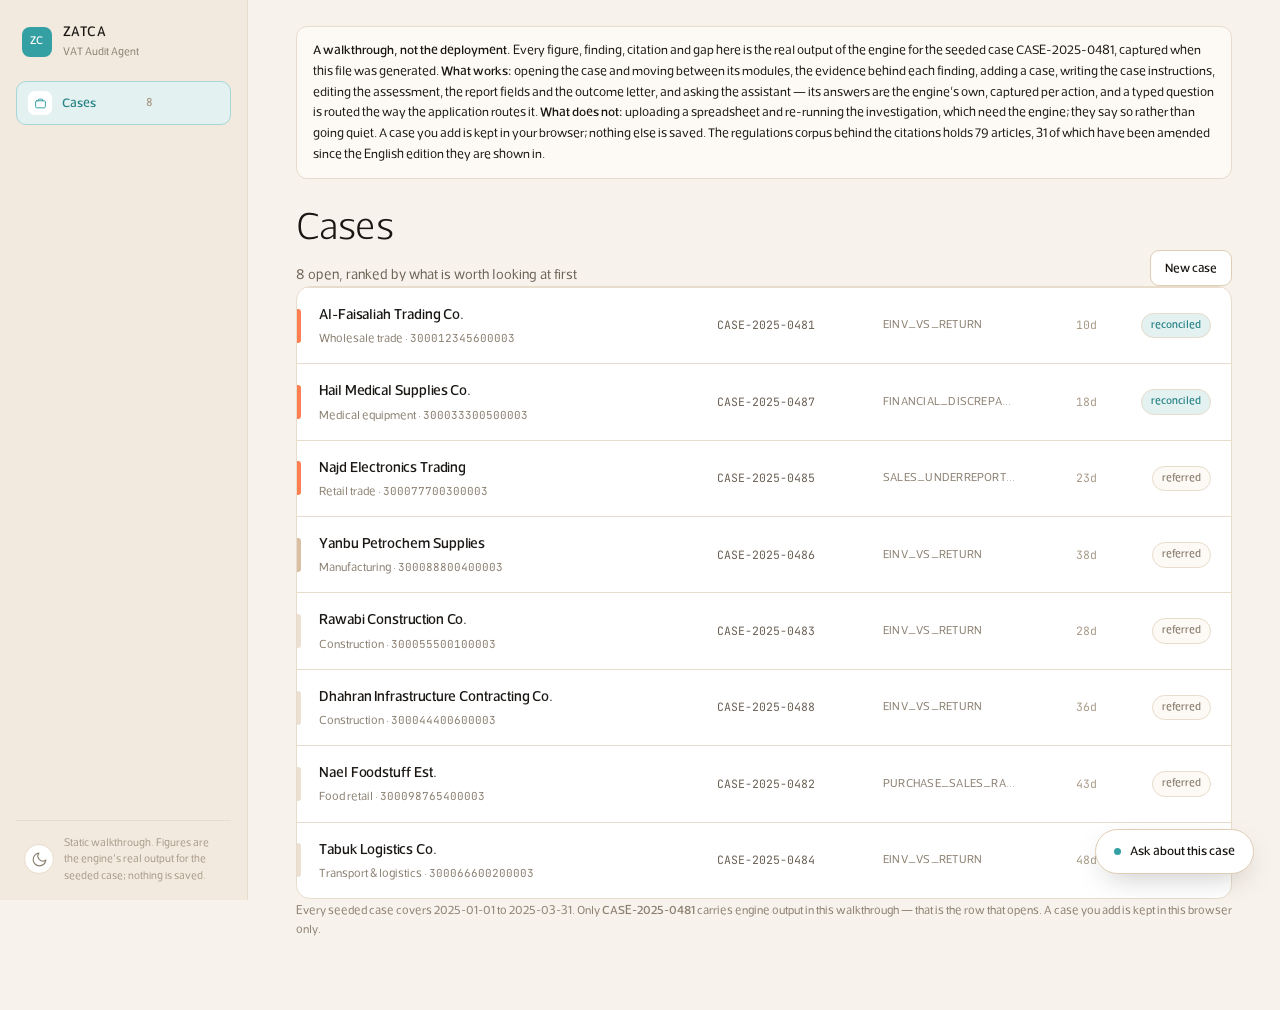
==== demo.html @ 26f64d8c "Add case opens the form in the walkthrough, and creates a case We agreed this one behaves like `port" ====
<!doctype html>
<html lang="en"><head><meta charset="utf-8">
<meta name="viewport" content="width=device-width,initial-scale=1">
<title>E-AUDIT — walkthrough</title>
<style>/* ZATCA VAT Audit Agent — design system (shared with the Rulebook page)
   Somar on a warm sand ground. Two accent families, and they do not swap:
     TEAL   carries MEANING     — what the engine found, what you confirmed, evidence links.
     ORANGE carries INTERACTION — what you can press, what is selected.
   #FF7F51 is only ever a fill or a wash; as small text it fails contrast at ~2.6:1, so
   `--accent-text` (#C24A22) is the one that may sit on a light ground. */
@font-face{font-family:'Somar';src:url('[data-uri]') format('woff2');
  font-weight:300;font-style:normal;font-display:swap}
@font-face{font-family:'Somar';src:url('[data-uri]') format('woff2');
  font-weight:400;font-style:normal;font-display:swap}
@font-face{font-family:'Somar';src:url('[data-uri]') format('woff2');
  font-weight:500;font-style:normal;font-display:swap}
/* Self-hosted too. Linked from Google it failed on any machine without outbound access to
   fonts.googleapis.com, and a figure column silently lost its tabular numerals. */
@font-face{font-family:'JetBrains Mono';src:url('[data-uri]') format('woff2');
  font-weight:400;font-style:normal;font-display:swap}
@font-face{font-family:'JetBrains Mono';src:url('[data-uri]') format('woff2');
  font-weight:500;font-style:normal;font-display:swap}

:root{
  /* ground and surfaces */
  --bg:#F8F2EC; --side:#F2EADF; --surface:#FFFFFF; --surface-2:#FDFAF6; --panel:#FFFCF8;
  --line:#E8DCCC; --line-strong:#DFCDB4; --divider:#F1E7DA; --sand:#DAC0A2;
  /* text */
  --ink:#1A1613; --muted:#6B6155; --soft:#8A7F70; --faint:#A89A88; --fainter:#C3B5A2;
  /* meaning */
  --brand:#34A0A3; --brand-deep:#278285; --brand-tint:#E3F1F1;
  /* interaction */
  --accent:#FF7F51; --accent-deep:#E86A38; --accent-text:#C24A22;
  --accent-wash:rgba(255,127,81,.14); --accent-wash-2:rgba(255,127,81,.18);
  --gold:#FF7F51;
  /* severity */
  --high:#B8402A; --high-bg:#FBE7E0; --med:#E0642F; --med-bg:#FFEDE3;
  --low:#278285; --low-bg:#E3F1F1;
  --ai:#C24A22;
  /* Cards are defined by their border. Shadow is used twice only: the assistant button, and
     the slide-over panels. */
  --shadow:none;
  --shadow-panel:-28px 0 60px -30px rgba(26,22,19,.4);
  --shadow-fab:0 8px 20px -14px rgba(255,127,81,.95);
  --r:13px;
  --sans:'Somar',ui-sans-serif,system-ui,"Segoe UI",Roboto,"Helvetica Neue",Arial,sans-serif;
  --mono:'JetBrains Mono',ui-monospace,"Cascadia Code","SF Mono",Menlo,Consolas,monospace;
}
/* The handoff is a light design. Dark stays supported rather than deleted — the same warm
   hues at low luminance, so the teal/orange split still reads. */
@media (prefers-color-scheme:dark){:root:not([data-theme="light"]){
  --bg:#17120E; --side:#1E1813; --surface:#221B15; --surface-2:#2A211A; --panel:#251E17;
  --line:#3A2F25; --line-strong:#4A3B2D; --divider:#332920; --sand:#6B5843;
  --ink:#F6EFE7; --muted:#CBBEB0; --soft:#A99C8D; --faint:#8B7E70; --fainter:#6E6357;
  --brand:#4FC0C3; --brand-deep:#7FD6D8; --brand-tint:rgba(79,192,195,.16);
  --accent:#FF8F66; --accent-deep:#FFA383; --accent-text:#FFA07A;
  --accent-wash:rgba(255,143,102,.16); --accent-wash-2:rgba(255,143,102,.22);
  --high:#F08A72; --high-bg:rgba(240,138,114,.16); --med:#FFA070; --med-bg:rgba(255,160,112,.16);
  --low:#4FC0C3; --low-bg:rgba(79,192,195,.16);
  --ai:#FFA07A;
  --shadow-panel:-28px 0 60px -30px rgba(0,0,0,.75);
}}
:root[data-theme="dark"]{
  --bg:#17120E; --side:#1E1813; --surface:#221B15; --surface-2:#2A211A; --panel:#251E17;
  --line:#3A2F25; --line-strong:#4A3B2D; --divider:#332920; --sand:#6B5843;
  --ink:#F6EFE7; --muted:#CBBEB0; --soft:#A99C8D; --faint:#8B7E70; --fainter:#6E6357;
  --brand:#4FC0C3; --brand-deep:#7FD6D8; --brand-tint:rgba(79,192,195,.16);
  --accent:#FF8F66; --accent-deep:#FFA383; --accent-text:#FFA07A;
  --accent-wash:rgba(255,143,102,.16); --accent-wash-2:rgba(255,143,102,.22);
  --high:#F08A72; --high-bg:rgba(240,138,114,.16); --med:#FFA070; --med-bg:rgba(255,160,112,.16);
  --low:#4FC0C3; --low-bg:rgba(79,192,195,.16);
  --ai:#FFA07A;
  --shadow-panel:-28px 0 60px -30px rgba(0,0,0,.75);
}
*{box-sizing:border-box}
html,body,#root{height:100%}
body{margin:0;position:relative;background:var(--bg);color:var(--ink);
  font-family:var(--sans);font-weight:400;font-size:13.5px;line-height:1.6;
  -webkit-font-smoothing:antialiased;-moz-osx-font-smoothing:grayscale}
/* Somar has three weights and no more. 600/650/700/750 all collapse to Medium — the old
   scale asked for weights this face does not carry, so the browser was synthesising them. */
b,strong,th{font-weight:500}
::selection{background:#D2EBEB}
/* No wash behind the app. A texture and two accent gradients over the whole viewport tinted
   every white card sitting on them, which is what made a page of clean panels read as muddy.
   The background is one flat colour; the cards are what carry the contrast. */
#root{position:relative}
.mono{font-family:var(--mono);font-variant-numeric:tabular-nums}
/* Somar carries no tabular numerals, so a column of amounts in it will not line up. */
.num{font-family:var(--mono);font-variant-numeric:tabular-nums}
code{font-family:var(--mono);font-size:12px;background:var(--surface-2);border:1px solid var(--line);border-radius:5px;padding:1px 5px}
h1{font-weight:300;font-size:30px;letter-spacing:-.015em;margin:0}
h2{font-weight:500;font-size:15px;margin:0}
h3{font-weight:500;font-size:14px;margin:0}
/* Display headings: Light, large, tight. Section headings 22px, panel titles 19px. */
.display{font-weight:300;letter-spacing:-.01em}
h2.display{font-size:22px}
h3.display{font-size:19px}
.eyebrow{font-size:10px;font-weight:500;letter-spacing:.09em;text-transform:uppercase;
  color:var(--faint);margin:0 0 5px}
.muted{color:var(--muted)}

/* ============================================================ the shell
   248px rail + one reading column. The rail is the only place that is not white: it is a
   surface you navigate from, not one you read in. */
.app{display:grid;grid-template-columns:248px 1fr;min-height:100%;align-items:start}
.side{background:var(--side);border-right:1px solid var(--line);display:flex;
  flex-direction:column;position:sticky;top:0;height:100vh;overflow:auto;padding:22px 16px 16px}
.side .brand{display:flex;align-items:center;gap:11px;padding:0 6px 20px}
.side .brand b{font-size:13.5px;font-weight:500;letter-spacing:.01em}
.side .brand small{display:block;color:var(--soft);font-size:11px}
.mark{width:30px;height:30px;border-radius:8px;background:var(--brand);display:grid;
  place-items:center;color:#fff;font-weight:500;font-size:11px;letter-spacing:.04em}

/* Cases — a bordered card, so it still reads as pressable from inside a case. */
.navlink{display:flex;align-items:center;gap:10px;width:100%;text-align:left;font:inherit;
  font-size:13px;font-weight:500;padding:9px 11px;border:1px solid var(--line);
  border-radius:10px;cursor:pointer;background:var(--surface-2);color:var(--ink);
  text-decoration:none;transition:background .12s,border-color .12s}
.navlink:hover{background:var(--divider);border-color:var(--line-strong)}
.navlink:active{opacity:.7}
.navlink .ic{flex:none;width:24px;height:24px;border-radius:7px;background:var(--divider);
  color:var(--soft);display:grid;place-items:center}
.navlink>span:not(.ic){flex:1;min-width:0}
.navlink .count{flex:none;font-family:var(--mono);font-size:11px;color:var(--faint)}
.navlink.active{background:var(--brand-tint);border-color:#A6D6D7;color:var(--brand-deep)}
.navlink.active .ic{background:var(--surface);color:var(--brand)}
.navlink.disabled{color:var(--fainter);cursor:default;background:none;border-color:transparent}
.navgroup{font-size:9.5px;letter-spacing:.08em;text-transform:uppercase;color:var(--fainter);
  padding:16px 10px 6px;font-weight:500}

/* The case you have open, and its places. */
.navgroup-open{margin-top:14px;border:1px solid var(--line-strong);border-radius:11px;
  background:var(--panel);overflow:hidden}
.navgroup-head{display:block;width:100%;text-align:left;font:inherit;cursor:pointer;
  background:none;border:none;padding:11px 13px 10px;border-bottom:1px solid var(--divider);
  color:var(--ink)}
.navgroup-head:active{opacity:.7}
.navgroup-name b{display:block;font-size:12.5px;font-weight:500;line-height:1.3;
  overflow:hidden;text-overflow:ellipsis;white-space:nowrap}
.navgroup-name small{display:block;font-family:var(--mono);font-size:10px;color:var(--faint);
  margin-top:3px}
.navgroup-items{display:flex;flex-direction:column;padding:6px}
.navsub{display:block;text-align:left;font:inherit;font-size:12.5px;padding:7px 9px;
  border:none;border-radius:7px;cursor:pointer;background:none;color:var(--muted);
  text-decoration:none}
.navsub:hover{background:var(--divider);color:var(--ink)}
.navsub:active{opacity:.7}
.navsub.active{background:var(--accent-wash);color:var(--accent-text);font-weight:500}
/* The phase before this PoC: named so the work has a place in the whole audit, inert so it
   cannot be mistaken for a module that exists. */
.navsub.out{color:var(--fainter);cursor:default;line-height:1.35}
.navsub.out:hover{background:none;color:var(--fainter)}
.navsub-scope{display:block;font-size:9.5px;letter-spacing:.06em;text-transform:uppercase;
  color:var(--fainter);margin-top:3px}

/* The two case-wide surfaces. The assistant is the only filled thing in the rail. */
.sidecards{margin-top:9px;display:flex;flex-direction:column;gap:7px}
.sidecard{display:flex;align-items:center;gap:10px;width:100%;text-align:left;font:inherit;
  padding:9px 10px;border:1px solid var(--line);border-radius:11px;background:var(--surface-2);
  cursor:pointer}
.sidecard:active{opacity:.7}
.sidecard .ic{flex:none;width:26px;height:26px;border-radius:8px;background:var(--divider);
  color:var(--soft);display:grid;place-items:center}
.sidecard.on .ic{background:var(--accent-wash-2);color:var(--med)}
.sidecard-txt{flex:1;min-width:0}
.sidecard-txt b{display:block;font-size:11.5px;font-weight:500;color:var(--ink)}
.sidecard-txt span{display:block;font-size:10.5px;color:var(--faint);margin-top:2px;
  overflow:hidden;text-overflow:ellipsis;white-space:nowrap}
.sidecard.set .sidecard-txt span{font-style:italic;color:var(--muted)}
.sidecard.ask{border:none;background:var(--accent);color:#fff;padding:10px;
  box-shadow:var(--shadow-fab)}
.sidecard.ask:active{opacity:.82}
.sidecard.ask .ic{background:rgba(255,255,255,.17);color:#fff}
.sidecard.ask .sidecard-txt b{color:#fff}
.sidecard.ask .sidecard-txt span{color:rgba(255,255,255,.7);font-style:normal}

.side-foot{margin-top:auto;padding:14px 8px 0;border-top:1px solid var(--line);
  color:var(--faint);font-size:11px;line-height:1.5;display:flex;align-items:center;gap:10px}
.side-foot span{flex:1;min-width:0}
.iconbtn{display:grid;place-items:center;width:30px;height:30px;flex:none;border-radius:50%;
  border:1px solid var(--line);background:var(--surface);color:var(--soft);cursor:pointer;
  transition:color .15s,border-color .15s}
.iconbtn:hover{color:var(--brand);border-color:var(--brand)}

/* ============================================================ the case header
   Sticky, blurred, with the module tabs under the taxpayer's name. The tabs and the rail
   entries are the same navigation shown twice, and they stay in step. */
.casehead{position:sticky;top:0;z-index:5;background:color-mix(in srgb,var(--bg) 92%,transparent);
  backdrop-filter:blur(8px);border-bottom:1px solid var(--line)}
.casehead-in{max-width:1440px;padding:20px 48px 0}
.casehead .back{border:none;background:none;font:inherit;font-size:12px;color:var(--soft);
  cursor:pointer;padding:0 0 6px;text-decoration:none;display:inline-block}
.casehead .back:hover{color:var(--ink)}
.casehead h1{font-weight:300;font-size:30px;letter-spacing:-.015em;margin:0}
.casehead .meta{margin:5px 0 0;font-size:12.5px;color:var(--soft)}
.casetabs{display:flex;gap:26px;margin-top:18px}
.casetab{border:none;background:none;font:inherit;font-size:13.5px;font-weight:400;
  color:var(--soft);cursor:pointer;padding:0 0 11px;border-bottom:2px solid transparent;
  text-decoration:none}
.casetab:hover{color:var(--ink)}
.casetab:active{opacity:.7}
.casetab.active{color:var(--ink);font-weight:500;border-bottom-color:var(--accent)}

/* ============================================================ the slide-overs
   One at a time: opening either closes the other, because two 392px panels over one column
   is a stack of chrome with the work behind it. */
.slideover{position:fixed;top:0;right:0;bottom:0;width:392px;max-width:100vw;z-index:21;
  background:var(--panel);border-left:1px solid var(--line-strong);box-shadow:var(--shadow-panel);
  display:flex;flex-direction:column}
.slideover-head{flex:none;display:flex;align-items:baseline;gap:10px;padding:16px 18px;
  border-bottom:1px solid var(--divider)}
.slideover-head b{font-size:13.5px;font-weight:500}
.slideover-head .sub{font-size:11px;color:var(--faint)}
.slideover-head .mono{font-size:10.5px;color:var(--faint)}
.slideover-x{margin-left:auto;border:none;background:none;font:inherit;font-size:18px;
  line-height:1;color:var(--faint);cursor:pointer;padding:0 2px}
.slideover-body{flex:1;min-height:0;overflow:auto;padding:16px 18px;display:flex;
  flex-direction:column;gap:12px}
.slideover-foot{flex:none;border-top:1px solid var(--divider);padding:13px 16px;display:flex;
  flex-direction:column;gap:10px}
.slideover-foot p{margin:0;font-size:11px;line-height:1.5;color:var(--faint)}

.main{min-width:0}
.page{max-width:1440px;padding:28px 48px 110px;display:flex;flex-direction:column;gap:22px}
/* The list is its own screen and breathes more than a case does. */
.page.list{padding:52px 48px 96px;gap:26px}
@media(max-width:760px){.page{padding:22px 20px 90px}.page.list{padding:32px 20px 80px}}
/* Prose does not want to be 1400px wide, so the reading blocks keep a measure of their own
   while the grids (cards, tables, field rows) take the whole column. */
.page>.detail-note,.page>p,.assess-doc,.rstep-body>.letterpre{max-width:78ch}
/* The page is a stack with air in it: panels no longer carry their own bottom
   margin, so one gap rule spaces every screen the same way. */
.page>.panel,.page>.callout,.page>.roundcard{margin-bottom:0}
.page-head{display:flex;align-items:flex-end;justify-content:space-between;
  gap:20px;margin-bottom:0}

/* tiles */
.tiles{display:grid;grid-template-columns:repeat(auto-fit,minmax(220px,1fr));gap:14px;margin-bottom:24px}
.tile{background:var(--surface);border:1px solid var(--line);border-radius:14px;padding:18px;box-shadow:var(--shadow)}
.tile .tn{font-size:28px;font-weight:750;letter-spacing:-.01em;color:var(--brand);font-variant-numeric:tabular-nums}
.tile .tl{font-size:13px;color:var(--ink);margin-top:4px;line-height:1.35}
.tile .tnote{font-size:11px;color:var(--faint);margin-top:6px;text-transform:uppercase;letter-spacing:.5px}

/* panel + table */
.panel{background:var(--surface);border:1px solid var(--line);border-radius:13px;overflow:hidden}
.panel-head{display:flex;align-items:center;justify-content:space-between;gap:14px;
  padding:16px 20px;border-bottom:1px solid var(--line)}
.tablescroll{overflow-x:auto}
table{width:100%;border-collapse:collapse;font-size:13.5px}
th,td{text-align:left;padding:11px 18px;border-bottom:1px solid var(--line);vertical-align:top}
th{background:var(--surface-2);font-weight:650;color:var(--muted);font-size:11.5px;text-transform:uppercase;letter-spacing:.5px;white-space:nowrap}
tbody tr:last-child td{border-bottom:none}
.rowlink{cursor:pointer}
.rowlink:hover td{background:var(--surface-2)}
td .sub{font-size:11.5px;color:var(--faint);margin-top:2px}
.notice{padding:18px;color:var(--muted)}
.notice.err{color:var(--high)}

/* pills / badges */
/* a bare .pill is a neutral chip; the modifiers below tint it by severity */
.pill{display:inline-block;font-size:11px;padding:3px 9px;border-radius:999px;
  font-weight:500;background:var(--surface-2);color:var(--faint);border:1px solid var(--line)}
.pill.status{background:var(--surface-2);color:var(--soft)}
.pill.pri-high{background:var(--high-bg);color:var(--high)}
.pill.pri-medium{background:var(--med-bg);color:var(--med)}
.pill.pri-low{background:var(--low-bg);color:var(--low)}
.pill.sev-high{background:var(--high-bg);color:var(--high)}
.pill.sev-medium{background:var(--med-bg);color:var(--med)}
.pill.sev-low{background:var(--low-bg);color:var(--low)}
.badge{font-size:11px;padding:4px 9px;border-radius:7px;font-weight:600}
.badge.gap-yes,.badge.gap-partial{background:var(--brand-tint);color:var(--brand-deep)}
:root[data-theme="dark"] .badge.gap-yes,:root[data-theme="dark"] .badge.gap-partial{color:var(--brand)}
@media(prefers-color-scheme:dark){:root:not([data-theme="light"]) .badge.gap-yes,:root:not([data-theme="light"]) .badge.gap-partial{color:var(--brand)}}
.badge.gap-partial{background:transparent;outline:1px dashed color-mix(in srgb,var(--brand) 45%,transparent);outline-offset:-1px}
.badge.gap-no{background:var(--surface-2);color:var(--faint)}

/* controls + cards (Rulebook page) */
.controls{display:flex;flex-wrap:wrap;gap:10px;align-items:center;margin:8px 0 20px}
.search{flex:1;min-width:220px}
.search input,.chip{font:inherit}
.search input{width:100%;height:38px;border:1px solid var(--line);background:var(--surface);color:var(--ink);border-radius:10px;padding:0 14px;font-size:14px}
.search input:focus{outline:2px solid var(--brand);outline-offset:1px}
.chip{border:1px solid var(--line);background:var(--surface);color:var(--muted);border-radius:999px;padding:7px 12px;font-size:12.5px;cursor:pointer}
.chip:hover{color:var(--ink);border-color:var(--brand)}
.chip.on{background:var(--brand);border-color:var(--brand);color:#fff}
.chip.on.sev-high{background:var(--high);border-color:var(--high)}
.chip.on.sev-medium{background:var(--med);border-color:var(--med)}
.chip.on.sev-low{background:var(--low);border-color:var(--low)}
.rescount{margin-left:auto;color:var(--muted);font-size:13px;font-variant-numeric:tabular-nums}
.cards{display:grid;grid-template-columns:repeat(auto-fill,minmax(300px,1fr));gap:13px}
.card{background:var(--surface);border:1px solid var(--line);border-left:4px solid var(--line);border-radius:14px;padding:15px 16px;box-shadow:var(--shadow);display:flex;flex-direction:column;gap:9px}
.card.sev-high{border-left-color:var(--high)}.card.sev-medium{border-left-color:var(--med)}.card.sev-low{border-left-color:var(--low)}
.card-top{display:flex;justify-content:space-between;align-items:center}
.card .code{font-family:var(--mono);font-size:12.5px;font-weight:600;color:var(--brand)}
.card .fam{font-size:10.5px;text-transform:uppercase;letter-spacing:.6px;color:var(--muted)}
.card h3{font-size:15px;line-height:1.3;margin:0;font-weight:650;letter-spacing:-.01em}
.card-badges{display:flex;flex-wrap:wrap;gap:7px;margin-top:auto}
@media (max-width:820px){.app{grid-template-columns:1fr}.side{position:static;height:auto;flex-direction:row;align-items:center;overflow-x:auto}.side nav{flex-direction:row}.side .brand{border:none}.navgroup,.side-foot,.navlink.disabled{display:none}}
/* rule code chip, and the explanatory footer under a reconciliation panel */
.rc{font-family:var(--mono);font-size:10.5px;font-weight:600;color:var(--brand-deep);background:var(--brand-tint);padding:2px 6px;border-radius:5px}
:root[data-theme="dark"] .rc{color:var(--brand)}
@media(prefers-color-scheme:dark){:root:not([data-theme="light"]) .rc{color:var(--brand)}}
.panel-note{padding:14px 18px;border-top:1px solid var(--line);font-size:12px;color:var(--muted);line-height:1.5}
.ct{font-family:var(--mono);background:var(--surface-2);border:1px solid var(--line);border-radius:5px;padding:1px 6px;margin-right:4px}
/* drill-down affordance + modal (the funnel restyles .rowhint for its own rows) */
.rowhint{color:var(--faint);margin-left:6px;opacity:0;transition:opacity .12s;font-weight:700}
.linklike{border:none;background:none;color:var(--brand);font:inherit;font-size:12px;
  cursor:pointer;padding:0}
.linklike:active{opacity:.7}
.linklike:hover{text-decoration:underline}
.modal-overlay{position:fixed;inset:0;background:rgba(8,16,13,.55);backdrop-filter:blur(3px);display:flex;align-items:flex-start;justify-content:center;padding:6vh 20px;z-index:100;animation:fade .15s ease}
.modal{background:var(--surface);border:1px solid var(--line);border-radius:16px;box-shadow:0 24px 70px -20px rgba(0,0,0,.5);width:min(760px,100%);max-height:88vh;display:flex;flex-direction:column;animation:pop .16s ease}
.modal-head{display:flex;align-items:center;justify-content:space-between;gap:14px;padding:16px 20px;border-bottom:1px solid var(--line)}
.modal-head h3{margin:0;font-size:17px;letter-spacing:-.01em}
.modal-close{border:1px solid var(--line);background:var(--surface-2);color:var(--muted);width:30px;height:30px;border-radius:8px;font-size:19px;line-height:1;cursor:pointer}
.modal-close:hover{color:var(--ink);border-color:var(--brand)}
.modal-body{padding:18px 20px;overflow:auto}
.kv{display:grid;grid-template-columns:1fr 1fr;gap:1px;background:var(--line);border:1px solid var(--line);border-radius:10px;overflow:hidden;margin:4px 0 14px}
.kv>div{background:var(--surface);padding:9px 12px;display:flex;flex-direction:column;gap:2px}
.kv .k{font-size:11px;color:var(--muted);text-transform:uppercase;letter-spacing:.4px}
.kv .v{font-size:14px;font-variant-numeric:tabular-nums}
.detail-note{color:var(--soft);font-size:12px;line-height:1.55;margin:2px 0 12px}
.formula{display:flex;flex-direction:column;gap:5px;margin:2px 0 12px}
.formula .k{font-size:11px;color:var(--muted);text-transform:uppercase;letter-spacing:.4px}
.formula code{font-size:12.5px}
.rulecard{border:1px solid var(--line);border-left:3px solid var(--brand);border-radius:10px;padding:12px 14px;margin-bottom:14px;background:var(--surface-2)}
.rc-top{display:flex;align-items:center;gap:10px}
.rc-link{margin-left:auto;font-size:12px}
.rc-title{font-weight:650;margin-top:6px;font-size:14.5px}
.rc-meta{font-size:12px;color:var(--muted);margin-top:3px}
.inv-table{font-size:12.5px;min-width:560px}
.inv-table th,.inv-table td{padding:7px 10px}
@keyframes fade{from{opacity:0}to{opacity:1}}
@keyframes pop{from{opacity:0;transform:translateY(8px) scale(.99)}to{opacity:1;transform:none}}
/* AI surfaces */
:root{--ai:#6d4bd8}
@media(prefers-color-scheme:dark){:root:not([data-theme="light"]){--ai:#a892ff}}
:root[data-theme="dark"]{--ai:#a892ff}
.page-head{margin-bottom:0;display:flex;align-items:flex-end;
  justify-content:space-between;gap:24px}
.page-head h1{font-weight:300;font-size:38px;letter-spacing:-.015em;margin:0}
.page-head .sub{margin:6px 0 0;font-size:14px;color:var(--muted)}
.tiles{margin-bottom:0}
.ai-h{display:flex;align-items:center;gap:10px}
/* Holds the sparkle mark rather than the letters "AI". */
.ai-chip{display:inline-flex;align-items:center;justify-content:center;
  background:color-mix(in srgb,var(--ai) 15%, transparent);color:var(--ai);
  min-width:24px;height:24px;flex:none;border-radius:8px;padding:0 6px;
  font-size:10px;font-weight:800;letter-spacing:.6px;white-space:nowrap}
.ai-chip:has(svg){padding:0}
.ai-body{padding:16px 18px;font-size:14px;line-height:1.6}
.brief-head{font-weight:600;margin:0 0 8px}
.brief-points{margin:0 0 6px;padding-left:18px}
.brief-points li{margin:3px 0}
.nba-top{display:flex;flex-wrap:wrap;align-items:center;gap:8px;margin-bottom:12px}
.nba-top .pill{text-transform:capitalize}
.ai-body.md h4{font-size:12.5px;text-transform:uppercase;letter-spacing:.5px;color:var(--brand-deep);margin:16px 0 6px}
:root[data-theme="dark"] .ai-body.md h4{color:var(--brand)}
@media(prefers-color-scheme:dark){:root:not([data-theme="light"]) .ai-body.md h4{color:var(--brand)}}
.ai-body.md h4:first-child{margin-top:0}
.ai-body.md p{margin:6px 0}.ai-body.md ul{margin:6px 0;padding-left:18px}.ai-body.md li{margin:3px 0}
.pscore{display:inline-block;min-width:32px;text-align:center;font-weight:750;font-variant-numeric:tabular-nums;font-size:14px;padding:3px 9px;border-radius:8px;cursor:help}
.pscore.pri-high{background:var(--high-bg);color:var(--high)}
.pscore.pri-medium{background:var(--med-bg);color:var(--med)}
.pscore.pri-low{background:var(--low-bg);color:var(--low)}
.resp-list{display:flex;flex-direction:column;gap:8px;margin-bottom:16px}
.resp-item{display:flex;justify-content:space-between;align-items:flex-start;gap:14px;padding:11px 13px;background:var(--surface-2);border:1px solid var(--line);border-radius:10px;font-size:13px;line-height:1.5}
.resp-amt{white-space:nowrap;font-weight:650;font-variant-numeric:tabular-nums;display:flex;gap:12px;align-items:center;color:var(--low)}
.resp-form{display:flex;flex-direction:column;gap:9px}
.resp-row{display:flex;gap:9px}
.resp-row input:first-child{max-width:280px}
.resp-form input{flex:1;height:40px;border:1px solid var(--line);background:var(--surface);color:var(--ink);border-radius:9px;padding:0 13px;font:inherit;font-size:13.5px}
.resp-form input:focus{outline:2px solid var(--brand);outline-offset:1px;border-color:transparent}
.resp-form input::placeholder{color:var(--faint)}
.resp-actions{display:flex;align-items:center;gap:16px;margin-top:3px}
.btn{background:var(--brand);color:#fff;border:none;border-radius:9px;padding:8px 16px;
  font:inherit;font-weight:500;font-size:12.5px;cursor:pointer;transition:background .15s}
.btn:active{opacity:.82}
.btn:hover:not(:disabled){background:var(--brand-deep)}
.btn:disabled{opacity:.55;cursor:default}
.btn-ghost{background:var(--surface);color:var(--ink);border:1px solid var(--line-strong);
  border-radius:9px;padding:7px 14px;font:inherit;font-weight:500;font-size:12.5px;
  cursor:pointer;white-space:nowrap;transition:background .15s,border-color .15s,color .15s}
.btn-ghost:active{opacity:.7}
.btn-ghost:hover:not(:disabled){background:var(--surface-2);border-color:var(--brand)}
.btn-ghost.confirm{background:var(--high-bg);color:var(--high);border-color:var(--high)}
.btn-ghost:disabled{opacity:.6;cursor:default}
.card-foot{display:flex;align-items:center;justify-content:space-between;gap:10px;margin-top:13px;padding-top:12px;border-top:1px solid var(--line)}
.foot-right{display:inline-flex;align-items:center;gap:11px}
.switch{display:inline-flex;align-items:center;gap:9px;cursor:pointer;user-select:none}
.switch input{position:absolute;opacity:0;width:0;height:0}
.switch-track{width:34px;height:19px;border-radius:19px;background:var(--line);position:relative;transition:background .16s;flex:none}
.switch-thumb{position:absolute;top:2px;left:2px;width:15px;height:15px;border-radius:50%;background:#fff;box-shadow:0 1px 2px rgba(0,0,0,.25);transition:transform .16s}
.switch input:checked + .switch-track{background:var(--brand)}
.switch input:checked + .switch-track .switch-thumb{transform:translateX(15px)}
.switch input:focus-visible + .switch-track{outline:2px solid var(--brand);outline-offset:2px}
.switch-label{font-size:12px;font-weight:600;color:var(--muted)}
.switch input:checked ~ .switch-label{color:var(--brand)}
.live-badge{font-size:10.5px;font-weight:700;letter-spacing:.03em;color:var(--ai);text-transform:uppercase;white-space:nowrap}
.card-del{width:26px;height:26px;border:1px solid var(--line);background:transparent;color:var(--faint);border-radius:7px;font-size:16px;line-height:1;cursor:pointer;transition:background .15s,border-color .15s,color .15s}
.card-del:hover{border-color:var(--high);color:var(--high);background:var(--high-bg)}
.del-confirm{display:inline-flex;gap:11px;align-items:center}
.linklike.danger{color:var(--high);font-weight:650}
.card.off{opacity:.6}
.card.off h3{text-decoration:line-through;text-decoration-color:var(--faint)}
.minibar{display:flex;flex-wrap:wrap;gap:22px;margin-bottom:16px;font-size:13px;color:var(--muted)}
.minibar b{color:var(--ink);font-weight:650;font-variant-numeric:tabular-nums;margin-left:5px}
.letter{display:flex;flex-direction:column;gap:10px}
.letter-head{display:flex;align-items:center;gap:9px;font-size:12.5px}
.letter-input{border:1px solid var(--line);background:var(--surface);color:var(--ink);border-radius:10px;padding:11px 13px;font:inherit;font-size:13.5px;line-height:1.55;resize:vertical;min-height:96px;width:100%}
input.letter-input,select.letter-input{min-height:0}
.letter-input:focus{outline:2px solid var(--ai);outline-offset:1px;border-color:transparent}
.letter-input::placeholder{color:var(--faint)}
.extract-card{border:1px solid var(--ai);background:color-mix(in srgb, var(--ai) 7%, transparent);border-radius:12px;padding:14px 15px;display:flex;flex-direction:column;gap:10px}
.extract-top{display:flex;align-items:center;gap:12px;flex-wrap:wrap;font-size:12px}
.extract-summary{margin:0;font-size:14px;font-weight:550;line-height:1.5;color:var(--ink)}
.extract-quote{margin:0;padding:8px 12px;border-left:3px solid var(--ai);background:var(--surface-2);border-radius:0 8px 8px 0;font-size:13px;font-style:italic;color:var(--muted)}
.extract-caveat{margin:0;font-size:12.5px;color:var(--med)}
.extract-note{margin:0;font-size:11.5px;color:var(--faint)}
.btn.ghost-fill{align-self:flex-start;background:var(--ai)}
.btn.ghost-fill:hover:not(:disabled){filter:brightness(1.08)}
.resp-divider{display:flex;align-items:center;text-align:center;gap:12px;color:var(--faint);font-size:11px;text-transform:uppercase;letter-spacing:.05em;margin:16px 0 6px}
.resp-divider::before,.resp-divider::after{content:"";flex:1;height:1px;background:var(--line)}
.cursor{color:var(--brand);animation:blink 1s steps(2) infinite}
@keyframes blink{50%{opacity:0}}
/* rule taxonomy — explanation / mistake / risk */
.card-kind{display:flex;flex-wrap:wrap;align-items:center;gap:7px;margin-top:-2px}
.kindtag{font-size:10.5px;font-weight:700;letter-spacing:.5px;text-transform:uppercase;padding:2px 7px;border-radius:6px}
.kindtag.kind-explanation{background:var(--low-bg);color:var(--low)}
.kindtag.kind-mistake{background:var(--high-bg);color:var(--high)}
.kindtag.kind-risk{background:var(--med-bg);color:var(--med)}
.stagetag{font-size:10.5px;color:var(--faint);text-transform:uppercase;letter-spacing:.5px}
.chip.on.kind-explanation{background:var(--low);border-color:var(--low)}
.chip.on.kind-mistake{background:var(--high);border-color:var(--high)}
.chip.on.kind-risk{background:var(--med);border-color:var(--med)}
/* investigation — agents propose, the adjudicator settles */
.inv-conc{font-size:14px;line-height:1.6;margin:0 0 14px;padding:12px 14px;border-radius:10px;
  border:1px solid var(--line);border-left:3px solid var(--ai);background:var(--surface-2)}
.inv-round{font-size:10.5px;text-transform:uppercase;letter-spacing:.6px;color:var(--faint);margin:14px 0 8px}
/* A finding: one summary line, with the derivation behind a click. */
.hyp{border:1px solid var(--line);border-radius:11px;margin-bottom:9px;font-size:13px;
  line-height:1.5;background:var(--surface);overflow:hidden}
.hyp.open{border-color:var(--brand)}
.hyp-summary{display:grid;grid-template-columns:16px minmax(96px,auto) 1fr auto;gap:12px;
  align-items:center;width:100%;text-align:left;font:inherit;font-size:13px;cursor:pointer;
  background:none;border:none;padding:11px 14px;color:var(--ink)}
.hyp-summary:hover{background:var(--surface-2)}
.hyp-mark{color:var(--faint);font-size:11px}
.hyp-ids{display:flex;flex-direction:column;gap:2px;min-width:0}
.hyp-ids code{font-family:var(--mono);font-size:11.5px;font-weight:700;color:var(--brand)}
.hyp-claim{min-width:0;line-height:1.45}
.hyp-right{display:flex;align-items:center;gap:8px;flex-wrap:wrap;justify-content:flex-end}
.hyp-detail{padding:2px 14px 14px 42px;border-top:1px solid var(--line)}
.hyp.stale{opacity:.72}
@media(max-width:820px){
  .hyp-summary{grid-template-columns:16px 1fr;row-gap:7px}
  .hyp-right{grid-column:1/-1;justify-content:flex-start}
  .hyp-detail{padding-left:14px}
}
.hyp.lead{border-color:var(--low);background:var(--low-bg)}
.hyp .hid{font-family:var(--mono);font-size:11.5px;font-weight:700;color:var(--brand)}
.hyp .agent,.hyp-ids .agent{font-size:11px;color:var(--muted);text-transform:uppercase;letter-spacing:.5px;margin-bottom:3px}
.hyp .verdict{font-size:12px;color:var(--muted);margin-top:5px}
.hyp .amt2{white-space:nowrap;font-variant-numeric:tabular-nums;font-weight:650;font-size:13px}
/* ---- a section that starts closed ----------------------------------------------- */
.collapse{border:1px solid var(--line);border-radius:14px;background:var(--surface);
  box-shadow:var(--shadow);overflow:hidden}
.collapse-head{display:flex;align-items:center;gap:11px;width:100%;text-align:left;font:inherit;
  cursor:pointer;background:none;border:none;padding:15px 20px;color:var(--ink)}
.collapse-head:hover{background:var(--surface-2)}
.collapse-head b{font-size:14.5px}
.collapse-head .sub{flex:1;min-width:0;font-size:12px}
.collapse-mark{color:var(--faint);font-size:12px}
.collapse-action{font-size:12px;font-weight:650;color:var(--brand);white-space:nowrap}
.collapse.on .collapse-head{border-bottom:1px solid var(--line)}
.collapse-body{padding:18px 20px 20px;display:flex;flex-direction:column;gap:18px}
.collapse-body>.panel{box-shadow:none}

/* ---- the one optional file uploaded inside Investigation ------------------------ */
.zsrc{border:1px solid var(--line);border-radius:12px;background:var(--surface-2)}
.zsrc.on{background:var(--surface);box-shadow:var(--shadow)}
.zsrc-head{display:flex;align-items:center;gap:11px;width:100%;text-align:left;font:inherit;
  cursor:pointer;background:none;border:none;padding:12px 18px;color:var(--ink)}
.zsrc-head>b{font-size:13.5px;white-space:nowrap}
.zsrc-opt{font-size:10px;letter-spacing:.05em;text-transform:uppercase;color:var(--muted);
  border:1px solid var(--line);border-radius:5px;padding:1px 6px;background:var(--surface)}
.zsrc-file{flex:1;min-width:0;display:flex;align-items:baseline;gap:9px}
.zsrc-file b{font-size:12.5px;overflow:hidden;text-overflow:ellipsis;white-space:nowrap}
.zsrc-none{flex:1;min-width:0;font-size:12px}
.zsrc-mark{color:var(--faint);font-size:12px}
.zsrc-body{padding:0 18px 16px;display:flex;flex-direction:column;gap:12px}
.zsrc-body .dropzone{min-height:88px}
.zsrc-meta{display:flex;flex-wrap:wrap;gap:8px 22px;align-items:center;font-size:12.5px}
.zsrc-meta .k{display:block;font-size:10.5px;letter-spacing:.05em;text-transform:uppercase;
  color:var(--faint)}

/* ---- the investigation summary: a few cards, not every hypothesis --------------- */
.sumbar{display:flex;flex-wrap:wrap;gap:7px 20px;align-items:baseline;font-size:12.5px;
  color:var(--muted);padding-bottom:14px;margin-bottom:16px;border-bottom:1px solid var(--line)}
.sumbar b{color:var(--ink);font-size:14px;font-variant-numeric:tabular-nums}
.sumbar-amt{margin-left:auto;font-variant-numeric:tabular-nums}
.sumbar-amt b{color:var(--high)}
.sumcards{display:grid;grid-template-columns:repeat(auto-fit,minmax(330px,1fr));gap:14px}
.sumcard{border:1px solid var(--line);border-left:3px solid var(--line);border-radius:11px;
  padding:14px 16px;background:var(--surface);display:flex;flex-direction:column;gap:9px}
/* The stripe and the badge say what KIND of thing this is, not how bad it is. An observation
   coloured like an alert would be the exact conflation this summary exists to avoid — the
   amount beside it is what carries the weight. */
.sumcard.obs{border-left-color:var(--brand)}
.sumcard.open{border-left-color:var(--med)}
.sumcard.rec{border-left-color:var(--faint)}
.sumcard header{display:flex;align-items:baseline;gap:10px}
.sumcard h3{margin:0;font-size:14.5px;flex:1;min-width:0;line-height:1.35}
.sumkind{font-size:10px;letter-spacing:.06em;text-transform:uppercase;font-weight:650;
  padding:2px 7px;border-radius:5px;white-space:nowrap}
.sumkind.obs{background:var(--brand-tint);color:var(--brand-deep)}
.sumkind.open{background:var(--med-bg);color:var(--med)}
.sumkind.rec{background:var(--surface-2);color:var(--muted)}
.sumamt{flex:none;font-size:15px;font-weight:700;font-variant-numeric:tabular-nums;
  white-space:nowrap}
.sumobs{margin:0;font-size:13px;line-height:1.55}
.sumread{margin:0;font-size:12.5px;line-height:1.55;color:var(--muted);
  border-top:1px dashed var(--line);padding-top:9px}
.sumread .k{display:block;font-size:10.5px;letter-spacing:.06em;text-transform:uppercase;
  color:var(--faint);margin-bottom:2px}
.sumalt summary{font-size:12px;color:var(--brand);cursor:pointer}
.sumalt ul{margin:7px 0 0;padding-left:18px;display:flex;flex-direction:column;gap:5px}
.sumalt li{font-size:12.5px;line-height:1.5;color:var(--muted)}
.sumalt .sub{margin:7px 0 0;font-size:11.5px}
.sumcard footer{display:flex;align-items:center;gap:9px;flex-wrap:wrap;margin-top:auto;
  padding-top:4px}
.sumcard footer .sub{font-size:11.5px}

/* ---- the auditor's assessment, once, at the end --------------------------------- */
.assess .panel-body{display:flex;flex-direction:column;gap:18px}
.matters{border:1px solid var(--line);border-radius:11px;overflow:hidden}
.matters-head{padding:10px 14px;background:var(--surface-2);font-size:12.5px;color:var(--muted);
  border-bottom:1px solid var(--line);line-height:1.5}
.matter{display:flex;align-items:center;gap:14px;padding:11px 14px;
  border-bottom:1px solid var(--line)}
.matter:last-child{border-bottom:none}
.matter.ruled{background:var(--surface-2)}
.matter-what{flex:1;min-width:0;display:flex;align-items:baseline;gap:10px;flex-wrap:wrap}
.matter-what b{font-size:13.5px}
.matter-amt{font-size:13px;font-weight:650;font-variant-numeric:tabular-nums;color:var(--muted)}
.matter-act{display:flex;align-items:center;gap:7px;flex:none}
.matter-act .btn-ghost{font-size:12px;padding:5px 11px}
.assess-doc-head{display:flex;align-items:baseline;gap:10px;flex-wrap:wrap;margin-bottom:9px}
.assess-doc-head b{font-size:13.5px}
.assess-doc-head .sub{flex:1;min-width:0;font-size:12px}
.assess-text{margin:0;padding:15px 17px;border:1px solid var(--line);border-radius:11px;
  background:var(--surface-2);font:inherit;font-size:13px;line-height:1.65;
  white-space:pre-wrap;word-break:break-word;max-height:420px;overflow:auto}
.assess-input{width:100%;box-sizing:border-box;padding:14px 16px;border:1px solid var(--line);
  border-radius:11px;background:var(--surface);color:var(--ink);font:inherit;font-size:13px;
  line-height:1.65;resize:vertical}
.assess-input:focus{outline:none;border-color:var(--brand)}
.assess-ai{border:1px solid var(--line);border-radius:11px;background:var(--surface-2);
  padding:14px 16px;display:flex;flex-wrap:wrap;align-items:center;gap:9px}
.assess-ai>b{font-size:13px}
.assess-steers{flex-basis:100%;display:flex;flex-wrap:wrap;gap:7px}
.assess-steers .btn-ghost{font-size:12px;padding:6px 12px;text-align:left}

/* scope card */
.scope-grid{display:grid;grid-template-columns:repeat(auto-fit,minmax(290px,1fr));gap:26px;margin:14px 0 16px}
.scope-col h4{font-size:11.5px;text-transform:uppercase;letter-spacing:.6px;color:var(--brand-deep);margin:0 0 10px}
:root[data-theme="dark"] .scope-col h4{color:var(--brand)}
@media(prefers-color-scheme:dark){:root:not([data-theme="light"]) .scope-col h4{color:var(--brand)}}
.scope-list{list-style:none;margin:0;padding:0;display:flex;flex-direction:column;gap:11px}
.scope-list li{font-size:13px;line-height:1.45}
.scope-list b{font-weight:650}
.scope-list .sub{display:block;color:var(--muted);font-size:12.5px;margin-top:3px;line-height:1.5}
@media (prefers-reduced-motion:reduce){*{transition:none!important}.modal-overlay,.modal,.cursor{animation:none!important}}

/* ============================================================ case lifecycle
   Added with the dossier / casework pages. A case is worked left to right: what we already
   hold, what we ask for and chase, then what it means. */
.casetabs{display:flex;gap:8px;margin:0 0 18px;border-bottom:1px solid var(--line)}
.casetab{display:flex;flex-direction:column;gap:1px;padding:9px 14px 11px;border-bottom:2px solid transparent;
  text-decoration:none;color:var(--muted);transition:color .15s,border-color .15s}
.casetab b{font-size:13.5px;font-weight:600}
.casetab small{font-size:11px;color:var(--faint)}
.casetab:hover{color:var(--ink)}
.casetab.active{color:var(--brand);border-bottom-color:var(--brand)}
.casetab.active b{color:var(--brand)}
.casetabs+.instrbar,.casetabs+.instr{margin-top:-8px}

/* --- the auditor's standing instructions for a case ------------------------------- */
/* Collapsed: one line under the tabs. A case with nothing written costs no attention, and a
   case with instructions shows them rather than hiding a live steer behind an icon. */
.instrbar{display:flex;align-items:center;gap:10px;width:100%;text-align:left;font:inherit;
  cursor:pointer;background:var(--surface);border:1px solid var(--line);border-radius:10px;
  padding:9px 13px;margin:0 0 18px;color:var(--muted);transition:border-color .15s}
.instrbar:hover{border-color:var(--ai)}
.instrbar b{font-size:12.5px;color:var(--ink);white-space:nowrap}
.instrbar-empty{font-size:12.5px;flex:1;min-width:0;overflow:hidden;text-overflow:ellipsis;
  white-space:nowrap}
.instrbar-text{font-size:12.5px;flex:1;min-width:0;overflow:hidden;text-overflow:ellipsis;
  white-space:nowrap;color:var(--ink);font-style:italic}
.instrbar-open{font-size:12px;font-weight:650;color:var(--brand);white-space:nowrap}
.instrbar.set{background:color-mix(in srgb,var(--ai) 6%,var(--surface));
  border-color:color-mix(in srgb,var(--ai) 35%,var(--line))}

/* Open: the editor, what it reaches, and what it deliberately does not. */
.instr{border:1px solid color-mix(in srgb,var(--ai) 35%,var(--line));border-radius:12px;
  background:var(--surface);margin:0 0 18px;overflow:hidden}
.instr-head{display:flex;align-items:center;gap:9px;padding:11px 14px;
  background:color-mix(in srgb,var(--ai) 7%,var(--surface));border-bottom:1px solid var(--line)}
.instr-head b{font-size:13.5px}
.instr-head .sub{flex:1;font-size:11.5px}
.instr-body{padding:13px 14px 14px}
.instr-input{width:100%;border:1px solid var(--line);background:var(--surface);color:var(--ink);
  border-radius:10px;padding:11px 13px;font:inherit;font-size:13.5px;line-height:1.6;
  resize:vertical;min-height:120px}
.instr-input:focus{outline:2px solid var(--ai);outline-offset:1px;border-color:transparent}
.instr-input::placeholder{color:var(--faint)}
.instr .row-actions{margin-top:11px}
.instr .row-actions .sub.over{color:var(--high);font-weight:700}

.grid-2{display:grid;grid-template-columns:1fr 1fr;gap:16px}
@media(max-width:1100px){.grid-2{grid-template-columns:1fr}}
.panel-body{padding:16px 18px 18px}
.panel-body h4{font-size:11.5px;text-transform:uppercase;letter-spacing:.6px;color:var(--brand-deep);margin:18px 0 8px}
.panel-body h4:first-child{margin-top:0}
:root[data-theme="dark"] .panel-body h4{color:var(--brand)}
@media(prefers-color-scheme:dark){:root:not([data-theme="light"]) .panel-body h4{color:var(--brand)}}
.chips{display:flex;align-items:center;gap:7px;flex-wrap:wrap}
.sub{font-size:12px;color:var(--soft)}
.dim{opacity:.5}
.error{background:var(--high-bg);color:var(--high);border:1px solid var(--high);border-radius:10px;padding:10px 14px;font-size:13px}
.actions{display:flex;gap:9px;margin-top:14px}
.btn.small{padding:6px 12px;font-size:12.5px;text-decoration:none;display:inline-flex;align-items:center}
.btn.primary{background:var(--brand)}
.chip-det{font-size:10px;font-weight:700;letter-spacing:.7px;text-transform:uppercase;color:var(--brand-deep);
  background:var(--brand-tint);border:1px solid var(--line);border-radius:5px;padding:2px 6px}
:root[data-theme="dark"] .chip-det{color:var(--brand)}
@media(prefers-color-scheme:dark){:root:not([data-theme="light"]) .chip-det{color:var(--brand)}}
.chip-ai{font-size:10px;font-weight:700;letter-spacing:.7px;text-transform:uppercase;color:#fff;
  background:var(--gold);border-radius:5px;padding:2px 6px;margin-left:7px}

/* a horizontal proportion meter — distinct from .ftrack, the funnel's absolute-scale track */
.meter{display:inline-block;vertical-align:middle;width:74px;height:7px;border-radius:4px;background:var(--surface-2);
  border:1px solid var(--line);overflow:hidden}
.meter i{display:block;height:100%;background:var(--brand);border-radius:3px}
.meter i.warn{background:var(--high)}

.callout{border-radius:10px;padding:11px 14px;font-size:13px;margin:14px 0 0;border:1px solid var(--line);background:var(--surface-2)}
.callout.warn{background:var(--med-bg);border-color:var(--med);color:var(--ink)}
.callout.ok{background:var(--low-bg);border-color:var(--low);color:var(--ink)}
.drill{margin-top:14px}
.drill>summary{cursor:pointer;font-size:12.5px;font-weight:600;color:var(--brand);padding:6px 0}

/* ---- dossier: what ZATCA already holds */
.srcgrid{display:grid;grid-template-columns:repeat(auto-fill,minmax(210px,1fr));gap:9px}
.srccard{display:flex;gap:9px;align-items:flex-start;padding:10px 12px;border:1px solid var(--line);
  border-radius:10px;background:var(--surface-2);opacity:.6}
.srccard.held{opacity:1;background:var(--surface);border-color:var(--brand)}
.srccard b{display:block;font-size:13px;font-weight:600}
.srccard small{display:block;font-size:11px;color:var(--muted)}
.srcmark{font-weight:700;color:var(--faint);line-height:1.35}
.srccard.held .srcmark{color:var(--brand)}
.acts{list-style:none;margin:0 0 10px;padding:0;display:flex;flex-direction:column;gap:6px}
.acts li{font-size:13px;display:flex;align-items:center;gap:8px;flex-wrap:wrap}

/* ---- precedent */
.outcome-bar{display:flex;height:30px;border-radius:8px;overflow:hidden;border:1px solid var(--line);margin:0 0 16px}
.ob-seg{display:flex;align-items:center;justify-content:center;font-size:11.5px;font-weight:600;color:#fff;
  white-space:nowrap;transition:width .5s ease}
.ob-clear{background:var(--low)}
.ob-finding{background:var(--high)}
.prec-grid{display:grid;grid-template-columns:1fr 1fr;gap:22px}
@media(max-width:900px){.prec-grid{grid-template-columns:1fr}}
.tally{list-style:none;margin:0;padding:0;display:flex;flex-direction:column;gap:7px}
.tally li{display:flex;align-items:center;gap:9px;font-size:12.5px}
.tally li b{margin-left:auto;font-variant-numeric:tabular-nums;color:var(--muted);font-weight:600}
.prec-facts{display:grid;grid-template-columns:repeat(auto-fit,minmax(160px,1fr));gap:1px;background:var(--line);
  border:1px solid var(--line);border-radius:10px;overflow:hidden;margin:16px 0 0}
.prec-facts>div{background:var(--surface);padding:9px 12px;display:flex;flex-direction:column;gap:2px}
.prec-facts .k{font-size:11px;color:var(--muted);text-transform:uppercase;letter-spacing:.4px}
.prec-facts .v{font-size:14px;font-variant-numeric:tabular-nums}

/* ---- casework: the plan */
.planlist{display:flex;flex-direction:column;gap:9px}
.planitem{border:1px solid var(--line);border-left:3px solid var(--brand);border-radius:9px;
  padding:10px 13px;background:var(--surface-2)}
.planitem.dropped{border-left-color:var(--faint);opacity:.75}
.pi-head{display:flex;align-items:center;gap:8px;flex-wrap:wrap;margin-bottom:3px}
.planitem .sub{margin:0}
.cols{display:flex;align-items:center;gap:5px;flex-wrap:wrap;margin:7px 0 0}
.cols .k{font-size:11px;color:var(--muted);text-transform:uppercase;letter-spacing:.4px;margin-right:3px}

/* ---- casework: gaps and letters */
.gaps{display:flex;flex-direction:column;gap:14px}
.gapgroup h4{margin:0 0 7px}
.gap{display:flex;gap:10px;align-items:flex-start;padding:9px 12px;border:1px solid var(--line);
  border-radius:9px;background:var(--surface-2);margin-bottom:6px}
.gap.blocking{border-left:3px solid var(--high)}
.gap.advisory{border-left:3px solid var(--med)}
.gap p{margin:0;font-size:13px}
.gap small{display:block;color:var(--faint);font-size:11px;margin-top:3px}
.letterpre{white-space:pre-wrap;font-family:var(--sans);font-size:13px;line-height:1.6;margin:0;
  background:var(--surface-2);border:1px solid var(--line);border-radius:10px;padding:16px 18px;max-height:520px;overflow:auto}
.uploadbar{display:flex;align-items:center;gap:9px;flex-wrap:wrap;margin:12px 0 4px;padding:11px 13px;
  border:1px dashed var(--line);border-radius:10px;background:var(--surface-2)}
.uploadbar select,.uploadbar input[type=file]{font:inherit;font-size:12.5px;color:var(--ink);
  background:var(--surface);border:1px solid var(--line);border-radius:8px;padding:6px 9px}

/* ---- the lifecycle rail: where the case is, and whose move it is */
.rail{margin:0 0 18px}
.rail-track{display:flex;gap:6px;align-items:stretch}
.rail-stage{flex:1;display:flex;align-items:center;gap:7px;padding:8px 11px;border-radius:9px;
  border:1px solid var(--line);background:var(--surface-2);font-size:12.5px;color:var(--muted);min-width:0}
.rail-stage .rs-label{overflow:hidden;text-overflow:ellipsis;white-space:nowrap}
.rail-stage .rs-mark{font-weight:700;flex:none}
.rail-stage.done{background:var(--low-bg);border-color:var(--low);color:var(--low)}
.rail-stage.active{background:var(--surface);border-color:var(--brand);color:var(--brand);font-weight:650;
  box-shadow:0 0 0 1px var(--brand) inset}
.rail-stage.waiting{background:var(--med-bg);border-color:var(--med);color:var(--med);font-weight:650}
.rail-stage.skipped{opacity:.55;border-style:dashed}
.rail-stage.pending{opacity:.6}
.rail-note{display:flex;align-items:center;gap:9px;flex-wrap:wrap;margin-top:8px}
@media(max-width:900px){.rail-track{flex-wrap:wrap}.rail-stage{flex:1 1 44%}}

/* ============================================================ the qualification funnel
   Replaces the reconciliation waterfall. The bars measure DOCUMENTS, not money: a rule does
   not subtract from a total, it decides which documents are in the box. Amounts are shown
   alongside so the auditor can see the size of what was set aside, never as a movement. */
.funnel{padding:6px 16px 4px}
.frow{display:grid;grid-template-columns:44px minmax(180px,1.25fr) 2fr 130px;align-items:center;
  gap:12px;padding:8px 0;border-bottom:1px solid var(--line)}
.frow:last-of-type{border-bottom:none}
.frow.clickable{cursor:pointer;border-radius:8px}
.frow.clickable:hover{background:var(--surface-2)}
.frow .fcount{font-family:var(--mono);font-variant-numeric:tabular-nums;font-size:15px;
  font-weight:650;text-align:right;color:var(--ink)}
.frow.exclude .fcount,.frow.defer .fcount{color:var(--med)}
.frow.qualified .fcount{color:var(--brand)}
.frow .flbl{font-size:13.5px;display:flex;align-items:center;gap:8px;min-width:0}
.frow .flbl .rowhint{margin-left:auto;color:var(--faint);opacity:0;transition:opacity .12s}
.frow.clickable:hover .flbl .rowhint{opacity:1}
.frow .ftrack{height:12px;background:var(--surface-2);border:1px solid var(--line);border-radius:6px;
  overflow:hidden}
.frow .fbar{height:100%;border-radius:5px;transition:width .5s ease}
.fbar.population{background:color-mix(in srgb,var(--muted) 45%, var(--surface))}
.fbar.exclude,.fbar.defer{background:color-mix(in srgb,var(--med) 60%, var(--surface))}
.fbar.qualified{background:var(--brand-deep)}
.frow .famt{font-family:var(--mono);font-variant-numeric:tabular-nums;font-size:13px;
  text-align:right;color:var(--muted)}
.frow.qualified .famt{color:var(--ink);font-weight:650;font-size:14.5px}
.frow.population{opacity:.75}
.frow.qualified{border-top:2px solid var(--line);padding-top:12px}

.fcomp{display:flex;gap:8px;flex-wrap:wrap;padding:12px 0 4px;margin-left:56px}
.fchip{display:inline-flex;align-items:center;gap:8px;background:var(--surface-2);border:1px solid var(--line);
  border-radius:999px;padding:5px 13px;font:inherit;font-size:12.5px;color:var(--muted);cursor:pointer}
.fchip:hover{border-color:var(--brand);color:var(--ink)}
.fchip b{color:var(--ink);font-variant-numeric:tabular-nums}
.fchip span{font-family:var(--mono);font-variant-numeric:tabular-nums;color:var(--ink)}
.fchip span.neg{color:var(--high)}

/* expected − declared = difference */
.compare{display:flex;align-items:stretch;gap:10px;flex-wrap:wrap;padding:14px 16px 4px}
.cmp{flex:1;min-width:150px;display:flex;flex-direction:column;gap:2px;text-align:left;
  background:var(--surface-2);border:1px solid var(--line);border-radius:11px;padding:11px 14px;
  font:inherit;cursor:pointer;transition:border-color .15s}
.cmp:hover{border-color:var(--brand)}
.cmp .cl{font-size:11px;text-transform:uppercase;letter-spacing:.5px;color:var(--muted)}
.cmp .cn{font-family:var(--mono);font-variant-numeric:tabular-nums;font-size:20px;font-weight:650;
  letter-spacing:-.02em}
.cmp .cs{font-size:11.5px;color:var(--faint)}
.cop{align-self:center;font-size:19px;color:var(--faint);font-weight:600}
.cmp.result.risk{background:var(--high-bg);border-color:var(--high)}
.cmp.result.risk .cn{color:var(--high)}
.cmp.result.ok{background:var(--low-bg);border-color:var(--low)}
.cmp.result.ok .cn{color:var(--low)}
.cmp.result.warn{background:var(--med-bg);border-color:var(--med)}
.cmp.result.warn .cn{color:var(--med)}
@media(max-width:820px){.compare{flex-direction:column}.cop{align-self:flex-start;padding-left:8px}}

/* taxpayer evidence — the only thing that accounts for a difference after qualification */
.evidence{padding:14px 16px 0}
.evidence h4{font-size:11.5px;text-transform:uppercase;letter-spacing:.6px;color:var(--brand-deep);margin:0 0 8px}
:root[data-theme="dark"] .evidence h4{color:var(--brand)}
@media(prefers-color-scheme:dark){:root:not([data-theme="light"]) .evidence h4{color:var(--brand)}}
.erow{display:flex;align-items:center;gap:10px;width:100%;background:none;border:none;
  border-bottom:1px solid var(--line);padding:8px 0;font:inherit;font-size:13px;text-align:left;cursor:pointer}
.erow:hover{background:var(--surface-2)}
.erow .elbl{flex:1;min-width:0}
.erow .eamt{font-family:var(--mono);font-variant-numeric:tabular-nums}
.erow.total{cursor:default;font-weight:650;border-bottom:none;border-top:2px solid var(--line)}
.erow.total:hover{background:none}

/* ============================================================ the post-receipt workflow
   Intake (who they are, what arrived), the auditor's own calculations, the findings in the
   Authority's wording, and the reasoning behind each hypothesis. */

/* --- case context: registration + audit history --------------------------------- */
.ctx{display:grid;grid-template-columns:repeat(auto-fit,minmax(260px,1fr));gap:1px;background:var(--line)}
.ctx-block{background:var(--surface);padding:16px 18px}
.ctx-block h4{margin:0 0 10px;font-size:12px;text-transform:uppercase;letter-spacing:.6px;color:var(--muted);font-weight:700}
.acts{list-style:none;margin:0;padding:0;display:flex;flex-direction:column;gap:7px}
.acts li{display:flex;align-items:center;gap:7px;font-size:13px;line-height:1.4;flex-wrap:wrap}
.kv2{display:grid;grid-template-columns:1fr 1fr;gap:9px 14px}
.kv2>div{display:flex;flex-direction:column;gap:2px;font-size:13px;font-weight:600}
.causes{margin-top:11px;display:flex;align-items:center;gap:6px;flex-wrap:wrap}

/* --- the request email parse ------------------------------------------------------ */
.row-actions{display:flex;align-items:center;gap:12px;margin-top:11px;flex-wrap:wrap}
.parsed-head{display:flex;align-items:baseline;gap:14px;margin:18px 0 10px;flex-wrap:wrap;
  padding-top:14px;border-top:1px solid var(--line)}
.parsed-item{display:flex;gap:11px;align-items:flex-start;padding:11px 12px;border:1px solid var(--line);
  border-radius:10px;margin-bottom:8px;cursor:pointer;transition:border-color .12s,background .12s}
.parsed-item:hover{background:var(--surface-2)}
.parsed-item.on{border-color:var(--brand);background:var(--brand-tint)}
:root[data-theme="dark"] .parsed-item.on{background:transparent}
@media(prefers-color-scheme:dark){:root:not([data-theme="light"]) .parsed-item.on{background:transparent}}
.parsed-item input{margin-top:3px;flex:none}
.parsed-item b{display:inline-flex;align-items:center;gap:8px}
.cols{display:flex;flex-wrap:wrap;gap:4px;margin-top:6px}

/* --- the dropzone and the received files ------------------------------------------ */
.dropzone{border:2px dashed var(--line);border-radius:12px;padding:26px 20px;text-align:center;
  cursor:pointer;display:flex;flex-direction:column;gap:5px;transition:border-color .15s,background .15s}
.dropzone:hover,.dropzone.over{border-color:var(--brand);background:var(--brand-tint)}
:root[data-theme="dark"] .dropzone:hover,:root[data-theme="dark"] .dropzone.over{background:var(--surface-2)}
@media(prefers-color-scheme:dark){:root:not([data-theme="light"]) .dropzone:hover,
  :root:not([data-theme="light"]) .dropzone.over{background:var(--surface-2)}}
.doclist{display:flex;flex-direction:column;gap:9px;margin-top:14px}
.docrow{border:1px solid var(--line);border-radius:10px;padding:11px 13px;display:flex;
  flex-direction:column;gap:4px}

/* --- the emails filed onto a round ------------------------------------------------ */
.maillist{display:flex;flex-direction:column;gap:7px;margin-top:12px}
.mailrow{border:1px solid var(--line);border-left:3px solid var(--brand);border-radius:9px;
  padding:9px 12px;display:flex;flex-direction:column;gap:3px;font-size:13px}
.mailrow .sub{font-size:12px}
.mailrow.bad{border-left-color:var(--high)}
.mailrow.muted{border-left-color:var(--line);color:var(--muted)}

/* --- the auditor's calculations --------------------------------------------------- */
.calc-tabs{display:flex;gap:8px;padding:14px 18px 0}
.calc-tab{border:1px solid var(--line);background:var(--surface);color:var(--muted);font:inherit;
  font-size:13px;font-weight:600;padding:7px 13px;border-radius:9px;cursor:pointer}
.calc-tab.on{border-color:var(--brand);color:var(--brand-deep);background:var(--brand-tint)}
:root[data-theme="dark"] .calc-tab.on{color:var(--brand);background:transparent}
@media(prefers-color-scheme:dark){:root:not([data-theme="light"]) .calc-tab.on{color:var(--brand);background:transparent}}
.calc-form{padding:14px 18px;display:flex;flex-direction:column;gap:10px}
.calc-row{display:grid;grid-template-columns:1fr 1fr;gap:10px}
.calc-query{display:grid;grid-template-columns:1fr 1fr;gap:10px}
.calc-select{padding:9px 11px}
.calc-answer{border:1px solid var(--line);border-radius:10px;padding:13px 15px;font-size:22px;
  font-weight:700;font-variant-numeric:tabular-nums}
.calc-answer.ok{border-color:var(--brand);background:var(--brand-tint)}
:root[data-theme="dark"] .calc-answer.ok{background:transparent}
@media(prefers-color-scheme:dark){:root:not([data-theme="light"]) .calc-answer.ok{background:transparent}}
.calc-answer.warn{border-color:var(--high);font-size:13px;font-weight:500}
.calc-answer .sub{font-size:12px;font-weight:500;display:block;margin-top:4px}
.calc-list{padding:0 18px 4px;display:flex;flex-direction:column;gap:10px}
.calc-item{border:1px solid var(--line);border-radius:10px;padding:12px 14px;display:flex;
  flex-direction:column;gap:6px}
.calc-item-top{display:flex;align-items:center;gap:10px;flex-wrap:wrap}
.calc-item-top b{flex:1}
.calc-figures{display:flex;gap:18px;flex-wrap:wrap;font-size:13px;font-weight:650;
  font-variant-numeric:tabular-nums}
.calc-delta{color:var(--high)}

/* --- findings, in the Authority's wording ----------------------------------------- */
.exposure{display:grid;grid-template-columns:repeat(auto-fit,minmax(170px,1fr));gap:1px;
  background:var(--line);border-bottom:1px solid var(--line)}
.exp{background:var(--surface);padding:13px 16px;display:flex;flex-direction:column;gap:3px}
.exp-l{font-size:11px;text-transform:uppercase;letter-spacing:.5px;color:var(--muted);font-weight:700}
.exp b{font-size:19px;font-variant-numeric:tabular-nums;letter-spacing:-.01em}
.exp.total b{color:var(--brand-deep)}
:root[data-theme="dark"] .exp.total b{color:var(--brand)}
@media(prefers-color-scheme:dark){:root:not([data-theme="light"]) .exp.total b{color:var(--brand)}}
.findings{padding:16px 18px;display:flex;flex-direction:column;gap:12px}
.finding{border:1px solid var(--line);border-radius:11px;padding:14px 16px;display:flex;
  flex-direction:column;gap:8px}
.f-top{display:flex;align-items:center;gap:9px;flex-wrap:wrap}
.f-amt{margin-left:auto;font-size:17px;font-variant-numeric:tabular-nums}
.f-statement{font-size:14px;font-weight:650;line-height:1.45}
.f-why,.f-also{font-size:12.5px;color:var(--muted);line-height:1.5}
.f-also ul{margin:5px 0 0;padding-left:0;list-style:none;display:flex;flex-direction:column;gap:4px}
.f-also li{display:flex;gap:7px;align-items:baseline}
.f-agent{font-size:11px;text-transform:uppercase;letter-spacing:.5px;color:var(--faint);font-weight:700}

/* --- hypothesis reasoning --------------------------------------------------------- */
.hyp-why{margin-top:7px;font-size:12.5px;color:var(--muted);line-height:1.5}
.hyp-why b{color:var(--ink);font-weight:650;margin-right:5px}
.verdict-confirmed b,.verdict-supported b{color:var(--high)}
.verdict-partially-supported b{color:var(--med)}
.verdict-inconclusive b,.verdict-pending-info b{color:var(--muted)}
.verdict-refuted b{color:var(--brand-deep)}
:root[data-theme="dark"] .verdict-refuted b{color:var(--brand)}
@media(prefers-color-scheme:dark){:root:not([data-theme="light"]) .verdict-refuted b{color:var(--brand)}}
.hyp-more{margin-top:7px;font-size:12px}
.hyp-test{margin-top:8px;border-top:1px dashed var(--line);padding-top:9px;display:flex;
  flex-direction:column;gap:5px;font-size:12.5px}
.hyp-test .k{margin-right:7px}
.hyp-test code{font-family:var(--mono);font-size:11.5px;background:var(--surface-2);
  border:1px solid var(--line);border-radius:5px;padding:1px 6px}

/* where the figures came from — stated, because a listing and an e-invoice feed are not
   the same evidence and the funnel above looks identical either way */
.provenance{margin:0 18px;padding:11px 13px;border:1px solid var(--line);border-radius:10px;
  font-size:12.5px;color:var(--muted);line-height:1.5}
.provenance b{color:var(--ink)}
.provenance.warn{border-color:var(--med);background:var(--med-bg)}
:root[data-theme="dark"] .provenance.warn{background:transparent}
@media(prefers-color-scheme:dark){:root:not([data-theme="light"]) .provenance.warn{background:transparent}}
.prov-caveat{margin-top:6px;color:var(--med);font-weight:600}

/* --- confidence, and the auditor's decision ---------------------------------------
   Two facts that must never read as one. Confidence answers "how much weight can this
   bear"; the amount beside it answers "how much is at stake". A hypothesis can be
   strongly supported and worth very little, so they are styled apart, never merged. */
.conf{margin-top:7px}
.conf > .pill{cursor:pointer;border:none;font:inherit;font-size:11px;font-weight:700}
.conf-detail{margin-top:8px;text-align:left;background:var(--surface-2);
  border:1px solid var(--line);border-radius:9px;padding:11px 13px;max-width:340px}
.conf-h{font-size:10.5px;text-transform:uppercase;letter-spacing:.5px;color:var(--faint);
  font-weight:700;margin:6px 0 4px}
.conf-list{margin:0;padding-left:0;list-style:none;display:flex;flex-direction:column;gap:6px}
.conf-list li{display:flex;flex-direction:column;gap:1px;font-size:12px;line-height:1.4}
.conf-list li b{font-weight:650;color:var(--ink)}
.conf-list.met li b{color:var(--muted);font-weight:600}

.decision{margin-top:10px;padding-top:9px;border-top:1px dashed var(--line);
  display:flex;flex-direction:column;gap:7px;align-items:flex-start}
.decision.open{gap:9px}
.decision-opts{display:flex;flex-wrap:wrap;gap:7px}
.decision-note{font-style:italic}
.decision-comment{width:100%;max-width:520px;height:36px;border:1px solid var(--line);
  background:var(--surface);color:var(--ink);border-radius:9px;padding:0 12px;
  font:inherit;font-size:13px}
.decision-comment:focus{outline:2px solid var(--brand);outline-offset:1px;border-color:transparent}

/* A hypothesis the roster stopped proposing. Kept on the file — what was investigated is
   part of the audit trail even when it no longer applies — but visibly set back. */
.hyp.stale{opacity:.72}
.hyp.stale .agent{font-style:italic}

/* --- the audit report, and where its sentences came from --------------------------- */
.rep-section{margin:0 0 22px}
.rep-section:last-child{margin-bottom:0}
.rep-h{font-size:13px;font-weight:700;text-transform:uppercase;letter-spacing:.5px;
  color:var(--brand-deep);margin:0 0 9px;padding-bottom:5px;border-bottom:1px solid var(--line)}
:root[data-theme="dark"] .rep-h{color:var(--brand)}
@media(prefers-color-scheme:dark){:root:not([data-theme="light"]) .rep-h{color:var(--brand)}}
/* A field the case cannot answer is styled, never hidden. A report that quietly dropped its
   unanswered fields would look finished when it is not. */
.kv .v.gap{color:var(--med);font-weight:600}

/* The report's fields, which the auditor writes.
   A flow layout rather than the old two-column grid: that grid left a phantom bordered cell
   beside any section with an odd number of fields, and forced a 900-character documents list
   into half the width. Fields size themselves — a long one takes the row. */
/* ---- the report, field by field --------------------------------------------------
   One row per field: label, value, and the link that opens it. The old two-column card grid
   made a 200-word "description of audit activities" sit beside a six-character case id. */
.rfields{display:flex;flex-direction:column}
.rfield{display:grid;grid-template-columns:200px 1fr 64px;gap:16px;align-items:start;
  padding:12px 18px;border-bottom:1px solid var(--surface-2);margin:0 -18px}
.rfield:last-child{border-bottom:none}
.rfield>.k{font-size:12px;color:var(--soft);line-height:1.4;padding-top:2px}
.rfield>.v{min-width:0;font-size:13px;line-height:1.6;white-space:pre-wrap;word-break:break-word}
.rfield>.v.gap{color:var(--fainter)}
.rfield-tag{display:inline-block;margin-left:6px;font-size:9.5px;letter-spacing:.06em;
  text-transform:uppercase;font-weight:500;color:var(--brand)}
.rfield-note{grid-column:2;font-size:11.5px;color:var(--faint)}
.rfield-actions{justify-self:end;display:flex;flex-direction:column;gap:4px;align-items:flex-end}
.rfield-actions .linklike{font-size:12px;white-space:nowrap}
.rfield.editing{grid-template-columns:200px 1fr}
.rfield-input{grid-column:2;width:100%;box-sizing:border-box;border:1px solid var(--brand);
  border-radius:9px;padding:10px 12px;font:inherit;font-size:12.5px;line-height:1.6;
  resize:vertical;color:var(--ink);background:var(--surface)}
.rfield-input:focus{outline:none}
.rfield.editing .rfield-actions{grid-column:2;flex-direction:row;justify-self:start;
  align-items:center;gap:9px}
.rfield-original{grid-column:2;margin:6px 0 0;padding:9px 11px;border:1px solid var(--line);
  border-radius:8px;background:var(--surface-2);font:inherit;font-size:12px;line-height:1.55;
  white-space:pre-wrap;color:var(--soft)}
/* Section headers read as a label, not a heading — the report is one document. */
.rsection>h3{margin:0;padding:13px 18px;border-bottom:1px solid var(--divider);font-size:11px;
  letter-spacing:.09em;text-transform:uppercase;color:var(--soft);font-weight:500}


/* The outbound letter, edited in place. */
.letter-edit{border:1px solid var(--line);background:var(--surface);color:var(--ink);
  border-radius:10px;padding:13px 15px;font-family:var(--mono);font-size:12.5px;line-height:1.65;
  resize:vertical;width:100%;min-height:260px}
.letter-edit:focus{outline:2px solid var(--ai);outline-offset:1px;border-color:transparent}

.trace{display:flex;flex-direction:column;gap:3px}
.trace-h{font-size:10.5px;text-transform:uppercase;letter-spacing:.5px;color:var(--faint);
  font-weight:700;margin:0 0 6px}
.trace-row{border-bottom:1px solid var(--line)}
.trace-row:last-child{border-bottom:none}
.trace-line{display:flex;gap:9px;align-items:baseline;width:100%;text-align:left;border:none;
  background:none;font:inherit;font-size:13px;color:var(--ink);cursor:pointer;padding:9px 2px;
  line-height:1.45}
.trace-line:hover{color:var(--brand-deep)}
:root[data-theme="dark"] .trace-line:hover{color:var(--brand)}
@media(prefers-color-scheme:dark){:root:not([data-theme="light"]) .trace-line:hover{color:var(--brand)}}
.trace-mark{color:var(--faint);flex:none}
.trace-stmt{flex:1}
.trace-body{padding:2px 2px 13px 24px;display:flex;flex-direction:column;gap:7px}
.trace-step{display:flex;gap:10px;font-size:12.5px;line-height:1.5;align-items:baseline}
.trace-step .k{flex:none;width:130px;font-size:10.5px;text-transform:uppercase;
  letter-spacing:.4px;color:var(--faint);font-weight:700}
.trace-step code{font-family:var(--mono);font-size:11.5px;background:var(--surface-2);
  border:1px solid var(--line);border-radius:5px;padding:1px 6px}

/* --- the rail, when more than one stage is live ------------------------------------ */
.rail-stage.revisit{position:relative}
.rail-revisit{font-size:11.5px;color:var(--med);font-weight:650}

/* --- the correspondence trail ------------------------------------------------------
   One enquiry accepts documents at a time; the closed ones stay, set back but readable,
   because what was asked and answered earlier is part of the file. */
.thread{border:1px solid var(--line);border-radius:11px;margin-bottom:10px;overflow:hidden}
.thread.live{border-color:var(--brand);box-shadow:0 0 0 1px var(--brand) inset}
.thread-head{display:flex;gap:12px;align-items:center;width:100%;text-align:left;border:none;
  background:var(--surface-2);font:inherit;cursor:pointer;padding:11px 13px;color:var(--ink)}
.thread-head:hover{background:var(--surface)}
.thread-seq{flex:none;width:24px;height:24px;border-radius:50%;background:var(--surface);
  border:1px solid var(--line);display:grid;place-items:center;font-size:11.5px;font-weight:700;
  font-family:var(--mono)}
.thread-subj{flex:1;display:flex;flex-direction:column;gap:2px;font-size:13.5px;font-weight:650}
.thread-subj .sub{font-weight:400}
.thread-body{padding:13px;display:flex;flex-direction:column;gap:11px;background:var(--surface)}

/* Outbound and inbound are set apart deliberately: the Authority's words and the taxpayer's
   are different kinds of evidence about a case and should never read as one voice. */
.msg{border-left:3px solid var(--line);padding-left:11px}
.msg-outbound{border-left-color:var(--brand)}
.msg-inbound{border-left-color:var(--med)}
.msg-meta{display:flex;flex-wrap:wrap;gap:8px;align-items:baseline;font-size:12.5px;
  margin-bottom:5px}
.msg-meta b{font-weight:650}
.msg .letterpre{margin:0}

/* ---- requested versus received, in the four words an auditor uses.
   The counts are a filter as well as a summary: an auditor with eleven items and two problems
   wants the two, and a list they have to read past the nine settled ones is a list they stop
   reading. */
.statebar{display:flex;gap:9px;flex-wrap:wrap;margin-bottom:12px}
.statechip{display:flex;align-items:baseline;gap:7px;padding:8px 13px;border-radius:9px;
  border:1px solid var(--line);background:var(--surface-2);font:inherit;font-size:12.5px;
  color:var(--ink);cursor:pointer}
.statechip b{font-size:17px;font-weight:700;font-family:var(--mono)}
.statechip:hover:not(:disabled){background:var(--surface)}
.statechip:disabled{opacity:.42;cursor:default}
.statechip.on{border-color:var(--brand);box-shadow:0 0 0 1px var(--brand) inset}
.statechip.pri-high b{color:var(--high)}
.statechip.pri-medium b{color:var(--med)}
.statechip.pri-low b{color:var(--low)}

.assesslist{display:flex;flex-direction:column;gap:6px}
.assessrow{display:flex;gap:10px;align-items:flex-start;padding:9px 12px;border:1px solid var(--line);
  border-radius:9px;background:var(--surface-2)}
.assessrow.missing,.assessrow.incomplete{border-left:3px solid var(--high)}
.assessrow.needs-review{border-left:3px solid var(--med)}
.assessrow.received{border-left:3px solid var(--low)}
.assessrow b{font-size:13.5px;font-weight:650}
.assessrow p{margin:3px 0 0;font-size:13px;color:var(--muted)}
.assessrow small{display:block;color:var(--faint);font-size:11px;margin-top:3px}
.assessrow>div{flex:1;min-width:0}
/* A challenged row is dimmed, not hidden. The check still found what it found; a person has
   said it is wrong, and the file has to show both. */
.assessrow.challenged{border-left-color:var(--med);background:var(--surface)}
.assessrow.challenged>div>b{text-decoration:line-through;text-decoration-color:var(--faint)}

/* ---- approve or challenge one thing the application worked out ------------------- */
.review{display:flex;flex-wrap:wrap;align-items:center;gap:7px;margin-top:7px}
/* Always visible. They were revealed on hover, which hid the one control on the row that an
   auditor is being asked to use. */
.review.done{align-items:baseline}
.review-why{font-size:12.5px;color:var(--muted);font-style:italic;flex:1;min-width:0}
.review-row{display:flex;flex-wrap:wrap;align-items:center;gap:11px;width:100%}
.review-row .sub{font-size:11.5px}
.review-note{width:100%;border:1px solid var(--line);background:var(--surface);color:var(--ink);
  border-radius:8px;padding:8px 10px;font:inherit;font-size:13px;line-height:1.5;resize:vertical}
.review-note:focus{outline:2px solid var(--med);outline-offset:1px;border-color:transparent}
.btn.small.ghost{background:var(--surface);color:var(--brand);border:1px solid var(--line)}
.btn.small.ghost:hover:not(:disabled){border-color:var(--brand)}
.btn.small.warn{background:var(--surface);color:var(--med);border:1px solid var(--line)}
.btn.small.warn:hover:not(:disabled){border-color:var(--med)}

/* ---- a round of correspondence: four steps, in the order they happen.
   Numbered because the order is the point — the chain goes out, documents come back, the two
   are compared, and what is missing becomes the next email. An auditor should never have to
   work out which panel they are meant to be filling in. */
.roundcard{border:1px solid var(--line);border-radius:13px;background:var(--surface);
  margin-bottom:18px;overflow:hidden}
.roundcard.live{border-color:var(--brand);box-shadow:0 0 0 1px var(--brand) inset}
.round-head{display:flex;gap:12px;align-items:baseline;padding:13px 16px;
  background:var(--surface-2);border-bottom:1px solid var(--line)}
.round-n{font-size:14.5px;font-weight:700}
.round-origin{flex:1;font-size:12.5px;color:var(--muted)}

.rstep{background:var(--surface);border:1px solid var(--line);border-radius:13px;
  overflow:hidden}
.rstep-head{display:flex;align-items:center;gap:13px;width:100%;text-align:left;font:inherit;
  background:none;border:none;padding:14px 18px;cursor:pointer;color:var(--ink)}
.rstep-head:active{opacity:.7}
.rstep-n{width:22px;height:22px;flex:none;border-radius:50%;background:var(--divider);
  color:var(--muted);display:grid;place-items:center;font-size:11px;font-weight:500}
.rstep-head>b{font-size:14px;font-weight:500;white-space:nowrap}
.rstep-head .sub{flex:1;min-width:0;font-size:12px;color:var(--soft);overflow:hidden;
  text-overflow:ellipsis;white-space:nowrap}
.rstep-mark{flex:none;font-size:11.5px;color:var(--faint)}
.rstep-body{padding:0 18px 18px;display:flex;flex-direction:column;gap:12px}

/* ---- the case assistant: one conversation, reachable from every tab.
   A docked panel rather than a modal — an auditor asking "what is still missing" wants to read
   the answer against the page it is about, not on top of it. */
/* The assistant, docked. Same 392px slide-over as the instructions; the pill is how you get
   it back once closed. */
.asst-fab{position:fixed;right:26px;bottom:26px;z-index:20;display:flex;align-items:center;
  gap:9px;font:inherit;font-size:13px;font-weight:500;padding:11px 18px;border-radius:999px;
  border:1px solid var(--line-strong);background:var(--surface);color:var(--ink);cursor:pointer;
  box-shadow:0 10px 30px -12px rgba(26,22,19,.35)}
.asst-fab:hover{background:var(--surface-2)}
.asst-fab:active{opacity:.82}
.asst-dot{width:7px;height:7px;border-radius:50%;background:var(--brand)}
.slideover.asst{z-index:20}
.slideover-head .ic{display:grid;place-items:center;width:22px;height:22px;border-radius:6px;
  background:var(--brand-tint);color:var(--brand)}
.slideover-head .linklike{margin-left:auto;font-size:11.5px;color:var(--faint)}
.slideover-head .linklike+.slideover-x{margin-left:0}
.asst-body{flex:1;min-height:0;overflow:auto;padding:16px 18px;display:flex;
  flex-direction:column;gap:12px}
.asst-msg{max-width:92%;border:1px solid var(--line);border-radius:11px;background:var(--surface);
  padding:11px 13px;display:flex;flex-direction:column;gap:6px}
.asst-msg pre{white-space:pre-wrap;font-family:var(--sans);margin:0;font-size:12.5px;
  line-height:1.6}
/* The auditor's own turns sit right and unfilled; the answers sit left on white. A question
   and its answer are different kinds of thing and should not look alike. */
.asst-msg.auditor{align-self:flex-end;background:var(--surface-2);border-color:var(--line)}
.asst-msg.auditor pre{color:var(--muted)}
.asst-msg.assistant{align-self:flex-start}
.asst-msg .pill{align-self:flex-start;font-size:9.5px;letter-spacing:.08em;
  text-transform:uppercase;color:var(--brand);background:none;border:none;padding:0;
  font-weight:500}
.asst-did{font-size:11px;color:var(--brand)}
.asst-quick{display:flex;flex-wrap:wrap;gap:6px}
.qchip{border:1px solid var(--line-strong);background:var(--surface);color:var(--muted);
  font:inherit;font-size:11.5px;padding:5px 11px;border-radius:999px;cursor:pointer}
.qchip:hover:not(:disabled){border-color:var(--brand);color:var(--ink)}
.qchip:active{opacity:.7}
.qchip:disabled{opacity:.5;cursor:default}
.asst-input{display:flex;gap:8px;align-items:center}
.asst-input input{flex:1;min-width:0;height:38px;font:inherit;font-size:13px;color:var(--ink);
  background:var(--surface);border:1px solid var(--line-strong);border-radius:9px;padding:0 13px}
.asst-input input:focus{outline:none;border-color:var(--brand)}
.asst-input .btn{height:38px;padding:0 16px}
.instr-input{width:100%;border:1px solid var(--line);border-radius:10px;padding:12px 14px;
  font:inherit;font-size:13px;line-height:1.65;resize:vertical;color:var(--ink);
  background:var(--surface)}
.instr-input:focus{outline:none;border-color:var(--brand)}


/* a round that has not happened yet, shown so the loop is visible before it fires */
.roundcard.soon{opacity:.72;border-style:dashed}
.roundcard.soon .round-head{background:transparent}

/* ---- the legal basis under a finding.
   A finding is a finding because an obligation exists. The citation says which one, and — for
   the 31 articles amended since the 2021 English edition — warns that the wording shown is
   superseded. */
.cite{border-left:3px solid var(--low);background:var(--surface-2);border-radius:0 9px 9px 0;
  padding:9px 12px;margin-top:8px;display:flex;flex-direction:column;gap:6px}
.cite.needs-validation{border-left-color:var(--med)}
.cite.none{border-left-color:var(--line);flex-direction:row;align-items:baseline;gap:9px}
.cite-head{display:flex;align-items:baseline;gap:8px;flex-wrap:wrap}
.cite-head b{font-size:12.5px;font-weight:650}
.cite-head .linklike{margin-left:auto}
.cite-because{margin:0;font-size:13px;line-height:1.55}
.cite-warn{margin:0;font-size:12px;color:var(--med);font-weight:600}
.cite-text{max-height:260px;font-size:12.5px;margin:0}

/* The case's verdict, above the module. Quiet: the summary underneath is what it rests on. */
.casestate{display:flex;align-items:center;gap:10px;flex-wrap:wrap}
.casestate .sub{font-size:11.5px;color:var(--faint)}

/* ============================================================ inside a module
   One heading line per module: what this is, the count that matters, and the actions. */
.modulehead{display:flex;flex-wrap:wrap;align-items:baseline;gap:8px 20px}
.modulehead h2{margin:0}
.modulehead .sub{font-size:12.5px;color:var(--muted)}
.modulehead-act{margin-left:auto;display:flex;gap:9px}

/* ---- the finding cards ------------------------------------------------------------
   The stripe is a 3px top rule, and it says what KIND of thing this is rather than how bad
   it is. Teal = observed, orange = not settled, sand = a defect in the records. */
.sumcards{display:grid;grid-template-columns:repeat(auto-fit,minmax(310px,1fr));gap:14px}
.sumcard{background:var(--surface);border:1px solid var(--line);border-top:3px solid var(--line);
  border-radius:12px;padding:16px 17px;display:flex;flex-direction:column;gap:10px}
.sumcard.obs{border-top-color:var(--brand)}
.sumcard.open{border-top-color:var(--accent)}
.sumcard.rec{border-top-color:var(--sand)}
.sumcard header{display:flex;align-items:baseline;gap:10px}
.sumkind{font-size:9.5px;letter-spacing:.08em;text-transform:uppercase;font-weight:500;
  background:none;padding:0;border-radius:0}
.sumkind.obs{color:var(--brand)}
.sumkind.open{color:var(--med)}
.sumkind.rec{color:var(--faint)}
.sumamt{margin-left:auto;font-weight:300;font-size:17px;font-family:var(--mono);
  font-variant-numeric:tabular-nums;white-space:nowrap}
.sumcard h3{margin:0;font-size:15px;font-weight:500;line-height:1.3;letter-spacing:-.01em}
.sumobs{margin:0;font-size:12.5px;line-height:1.55;color:var(--muted)}
.sumread{margin:0;padding-top:9px;border-top:1px dashed var(--divider);font-size:12px;
  line-height:1.5;color:var(--muted)}
.sumread .k{display:block;font-size:9.5px;letter-spacing:.08em;text-transform:uppercase;
  color:var(--faint);margin-bottom:3px}
.sumalt summary{font-size:11.5px;color:var(--brand);cursor:pointer}
.sumalt ul{margin:7px 0 0;padding-left:16px;display:flex;flex-direction:column;gap:5px}
.sumalt li{font-size:12px;line-height:1.5;color:var(--muted)}
.sumalt .sub{margin:7px 0 0;font-size:11px}
.sumcard footer{display:flex;align-items:center;gap:9px;margin-top:auto;padding-top:4px}
.sumcard footer .sub{font-size:11px;color:var(--soft)}
.sumcard footer .mono{margin-left:auto;font-size:10.5px;color:var(--fainter)}
.sumbar{display:flex;flex-wrap:wrap;gap:8px 26px;align-items:baseline;font-size:12.5px;
  color:var(--muted);border:none;padding:0;margin:0}
.sumbar b{color:var(--ink);font-weight:500;font-family:var(--mono)}
.sumbar-amt{margin-left:auto;font-family:var(--mono)}

/* ---- the assessment: one row per matter, three words each -------------------------- */
.assess{border-color:var(--line-strong)}
.matters{border:none;border-radius:0}
.matters-head{padding:0;background:none;border:none;font-size:12px;color:var(--soft)}
.matter{display:flex;align-items:center;gap:16px;padding:12px 18px;
  border-bottom:1px solid var(--side);margin:0 -18px}
.matter:first-of-type{border-top:1px solid var(--side)}
.matter.ruled{background:var(--brand-tint)}
.matter.dismissed{background:none}
.matter.dismissed .matter-what b{color:var(--faint)}
.matter-what{flex:1;min-width:0;display:flex;align-items:baseline;gap:11px;flex-wrap:wrap}
.matter-what b{font-size:13.5px;font-weight:500}
.matter-amt{font-size:12.5px;color:var(--soft);font-family:var(--mono);
  font-variant-numeric:tabular-nums}
.matter-act{display:flex;align-items:center;gap:7px;flex:none}
.matter-act .btn-ghost{font-size:12px;padding:5px 12px;border-color:var(--line)}
/* Confirm is the one that carries meaning, so it is the one in teal. */
.matter-act .btn-ghost.confirm{border-color:var(--brand);color:var(--brand)}
.matter-state{font-size:11.5px;font-weight:500}
.assess-doc-head{display:flex;align-items:baseline;gap:10px;flex-wrap:wrap;margin-bottom:9px}
.assess-text,.letterpre{margin:0;padding:15px 17px;border:1px solid var(--line);
  border-radius:10px;background:var(--bg);font:inherit;font-size:12.5px;line-height:1.7;
  white-space:pre-wrap;word-break:break-word;max-height:340px;overflow:auto}
.assess-input{width:100%;box-sizing:border-box;padding:13px 15px;border:1px solid var(--brand);
  border-radius:10px;background:var(--surface);color:var(--ink);font:inherit;font-size:12.5px;
  line-height:1.65;resize:vertical}
.assess-input:focus{outline:none}
.assess-ai{border:1px solid var(--line);border-radius:11px;background:var(--bg);
  padding:14px 16px;display:flex;flex-wrap:wrap;align-items:center;gap:10px}
.assess-ai>b{font-size:12.5px;flex-basis:100%}
.assess-steers{flex-basis:100%;display:flex;flex-wrap:wrap;gap:7px}
.assess-steers .btn-ghost{font-size:12px;padding:6px 12px;text-align:left;color:var(--muted);
  border-color:var(--line-strong)}

/* ---- the optional ZATCA source ---------------------------------------------------- */
.zsrc{border:1px solid var(--line);border-radius:13px;background:var(--surface);overflow:hidden}
.zsrc.on{background:var(--surface)}
.zsrc-head{display:flex;align-items:center;gap:14px;width:100%;text-align:left;font:inherit;
  cursor:pointer;background:none;border:none;padding:14px 18px;color:var(--ink)}
.zsrc-head:active{opacity:.7}
.zsrc-ic{flex:none;width:34px;height:34px;border-radius:10px;background:var(--brand-tint);
  color:var(--brand);display:grid;place-items:center}
.zsrc-head>b{font-size:13.5px;font-weight:500;white-space:nowrap}
.zsrc-opt{font-size:9.5px;letter-spacing:.07em;text-transform:uppercase;color:var(--faint);
  border:1px solid var(--line);border-radius:5px;padding:1px 6px}
.zsrc-file{flex:1;min-width:0;font-family:var(--mono);font-size:11px;color:var(--faint);
  overflow:hidden;text-overflow:ellipsis;white-space:nowrap}
.zsrc-none{flex:1;min-width:0;font-size:12px;color:var(--faint)}
.zsrc-mark{flex:none;font-size:11.5px;color:var(--fainter)}
.zsrc-body{padding:0 18px 18px;display:flex;flex-direction:column;gap:13px}
.zsrc-meta{display:flex;flex-wrap:wrap;gap:10px 30px}
.zsrc-meta .k{display:block;font-size:9.5px;letter-spacing:.08em;text-transform:uppercase;
  color:var(--faint);font-weight:500}
.zsrc-meta>span{font-family:var(--mono);font-size:12.5px}

/* ---- dropzones -------------------------------------------------------------------- */
.dropzone{border:1px dashed var(--line-strong);border-radius:10px;padding:20px;
  text-align:center;font-size:12.5px;color:var(--faint);cursor:pointer;background:none;
  display:flex;flex-direction:column;gap:4px;align-items:center}
.dropzone:hover,.dropzone.over{border-color:var(--brand);color:var(--muted)}
.dropzone b{font-weight:500;color:var(--muted)}

/* ============================================================ the case queue
   One bordered card of rows. The card scrolls sideways rather than crushing the columns —
   a case id clipped to four characters is a column that has stopped being a column. */
.caselist{border:1px solid var(--line);border-radius:14px;background:var(--surface);
  overflow:auto}
.caserow{display:grid;grid-template-columns:4px minmax(220px,1fr) 148px 132px 64px 96px;
  gap:18px;align-items:center;min-width:800px;padding:15px 20px 15px 0;
  border-top:1px solid var(--line);cursor:pointer}
.caserow:first-child{border-top:none}
.caserow:hover{background:rgba(255,127,81,.05)}
.caserow:active{background:rgba(255,127,81,.12)}
.pbar{width:4px;height:34px;border-radius:0 3px 3px 0;background:var(--line)}
.pbar.pri-high{background:var(--accent)}
.pbar.pri-medium{background:var(--sand)}
.pbar.pri-low{background:#EBE0D2}
:root[data-theme="dark"] .pbar.pri-low{background:var(--divider)}
.caserow-who{min-width:0}
.caserow-name{font-size:14.5px;font-weight:500;letter-spacing:-.005em}
.caserow-sub{font-size:12px;color:var(--soft);margin-top:3px}
.caserow-sub .mono{font-size:11px}
.caserow-id,.caserow-reason,.caserow-when{min-width:0;overflow:hidden;text-overflow:ellipsis;
  white-space:nowrap}
.caserow-id{font-size:11.5px;color:var(--muted)}
.caserow-reason{font-size:11.5px;color:var(--soft);letter-spacing:.02em}
.caserow-when{font-size:11.5px;color:var(--faint);text-align:right}
.caserow-state{display:flex;justify-content:flex-end}

/* The four figures above the queue: Light and large, mono so they line up. */
.tiles{display:grid;grid-template-columns:repeat(auto-fit,minmax(210px,1fr));gap:14px}
.tile{background:var(--surface);border:1px solid var(--line);border-radius:12px;padding:16px 17px}
.tile .tn{font-family:var(--mono);font-weight:400;font-size:24px;letter-spacing:-.01em;
  color:var(--ink);font-variant-numeric:tabular-nums;line-height:1.2}
.tile .tl{font-size:12.5px;color:var(--muted);margin-top:6px;line-height:1.4}
.tile .tnote{font-size:10px;color:var(--faint);margin-top:5px;text-transform:uppercase;
  letter-spacing:.08em}

/* Room for a slide-over, rather than the panel sitting on top of the work. */
.app.panelled .main{padding-right:392px}
@media(max-width:1100px){.app.panelled .main{padding-right:0}}

body{margin:0;padding:0 0 60px}
.wrap{max-width:1440px;padding:26px 48px 60px}
.navlink{cursor:pointer}
.side{position:sticky;top:0;height:100vh}
.demo-note{background:var(--surface-2);border:1px solid var(--line);border-radius:11px;
  padding:13px 16px;margin-bottom:18px;font-size:13px;line-height:1.6}
/* `display:flex` beats the `hidden` attribute on its own, so the sections this file toggles
   need it said explicitly. The case card itself no longer collapses — the app's does not
   either — so the rule that used to gate its items on `.on` is gone with the handler. */
[hidden]{display:none!important}
/* ---- the Add case form ---------------------------------------------------------- */
.nc-grid{display:grid;grid-template-columns:1fr 1fr;gap:12px}
@media(max-width:760px){.nc-grid{grid-template-columns:1fr}}
.nc-wide{grid-column:1/-1}
.nc-grid input,.nc-grid select{font:inherit;font-size:13px;color:var(--ink);
  background:var(--surface);border:1px solid var(--line);border-radius:9px;padding:9px 12px;
  width:100%;box-sizing:border-box}
.nc-grid input:focus,.nc-grid select:focus{outline:none;border-color:var(--brand)}
.nc-label{font-size:9.5px;letter-spacing:.08em;text-transform:uppercase;color:var(--faint);
  font-weight:500;margin-bottom:6px}
.nc-row{display:flex;gap:9px;align-items:center}
.nc-row select{flex:1;min-width:0}
.nc-acts{display:flex;flex-wrap:wrap;gap:7px;margin-top:9px}
.nc-act{display:flex;align-items:center;gap:8px;border:1px solid var(--line);border-radius:9px;
  padding:6px 10px;font-size:12px;background:var(--surface)}
.nc-act.primary{border-color:var(--brand);background:var(--brand-tint)}
.nc-act code{font-size:11px}
.nc-act button{border:none;background:none;font:inherit;font-size:11.5px;color:var(--faint);
  cursor:pointer;padding:0}
.nc-act button:hover{color:var(--ink)}
.nc-toggle{display:flex;align-items:center;gap:10px;font-size:13px;border:1px solid var(--line);
  border-radius:9px;padding:10px 12px;background:var(--surface-2)}
.nc-toggle input{width:auto}
.nc-fixed{display:grid;grid-template-columns:repeat(auto-fit,minmax(200px,1fr));gap:12px;
  border:1px solid var(--line);border-radius:9px;padding:12px 14px;background:var(--surface-2);
  font-size:13px}
.nc-fixed .k{display:block;font-size:9.5px;letter-spacing:.08em;text-transform:uppercase;
  color:var(--faint);font-weight:500;margin-bottom:3px}
.nc-actions{display:flex;align-items:center;gap:14px}
#nc-err{color:var(--high)}
.caserow.local{background:var(--brand-tint)}
.panehead{margin:0 0 18px;padding-bottom:12px;border-bottom:1px solid var(--line)}
.panehead h1{margin:0;font-size:20px}
.panehead p{margin:3px 0 0;font-size:12.5px;color:var(--muted)}
.pane{display:none} .pane.on{display:block}
.hyp{display:flex;gap:14px;border:1px solid var(--line);border-radius:11px;padding:13px;
  margin-bottom:11px;background:var(--surface)}
.hyp-side{flex:none;width:66px;display:flex;flex-direction:column;gap:5px;align-items:flex-start}
.hyp-side code{font-size:12px;font-weight:700;color:var(--brand)}
.hyp-main{flex:1;font-size:13.5px;line-height:1.55}
.hyp-agent{font-size:11px;letter-spacing:.05em;color:var(--muted);margin-bottom:5px}
.hyp-why{font-size:12.5px;color:var(--muted);margin:6px 0}
.hyp-right{flex:none;width:160px;display:flex;flex-direction:column;gap:6px;align-items:flex-end;
  text-align:right}
.verdict{font-size:12.5px;margin:6px 0;color:var(--high)}
.verdict-supported{color:var(--low)}
.rep-h{font-size:12px;letter-spacing:.05em;text-transform:uppercase;color:var(--muted);
  margin:16px 0 8px}
.kv{display:grid;grid-template-columns:1fr 1fr;gap:9px}
.kv .k{display:block;font-size:11px;letter-spacing:.04em;text-transform:uppercase;
  color:var(--muted)}
.kv .v{font-size:13px} .kv .v.gap{color:var(--med);font-weight:600}
.kv>div{border:1px solid var(--line);border-radius:8px;padding:8px 11px;background:var(--surface)}
details summary{cursor:pointer;font-size:12px;color:var(--brand);font-weight:600;margin-top:4px}
.tabhint{font-size:12px;color:var(--muted);margin:0 0 6px}
.caserow.on{background:var(--surface-2)}
.caserow.on td{font-weight:600}
/* The row that opens. Only the seeded case carries real output, so it is the only one that
   goes anywhere — and it says so rather than looking broken when the others do not. */
tr[data-open]{cursor:pointer}
tr[data-open]:hover{background:color-mix(in srgb,var(--brand) 8%,var(--surface))}
details[open] summary{margin-bottom:6px}
/* Two views, not four tabs: the queue, and one case opened out of it. */
.view{display:none} .view.on{display:block}
.casebar{display:flex;align-items:center;gap:14px;margin-bottom:6px}
.backlink{border:none;background:none;font:inherit;font-size:13px;font-weight:600;
  color:var(--brand);cursor:pointer;padding:0}
.backlink:hover{text-decoration:underline}
/* Says why a control did nothing, rather than leaving the click unanswered — an inert button
   with no feedback is the thing that reads as broken. */
#toast{position:fixed;left:50%;bottom:26px;transform:translate(-50%,14px);z-index:60;
  max-width:min(640px,90vw);background:var(--ink);color:var(--surface);font-size:13px;
  line-height:1.5;padding:11px 16px;border-radius:10px;box-shadow:0 8px 28px rgba(0,0,0,.28);
  opacity:0;pointer-events:none;transition:opacity .16s,transform .16s}
#toast.on{opacity:.96;transform:translate(-50%,0)}
/* The assistant is conditionally rendered in React; here it is toggled, and the page is
   narrowed while it is docked so it covers nothing. */
.asst{display:none}
body.asst-on .asst{display:flex}
body.asst-on .asst-fab{display:none}
.app.asst-on,body.asst-on{padding-right:430px}
@media (max-width:1000px){body.asst-on{padding-right:0}}
</style></head><body><div class="app">
<aside class="side">
<div class="brand"><span class="mark">ZC</span>
<span><b>ZATCA</b><small>VAT Audit Agent</small></span></div>
<a class="navlink active" data-view="cases"><span class="ic"><svg viewBox="0 0 24 24" width="13" height="13" fill="none" stroke="currentColor" stroke-width="1.8" stroke-linecap="round" stroke-linejoin="round"><rect x="3" y="7" width="18" height="13" rx="2"/><path d="M8 7V5.5A1.5 1.5 0 0 1 9.5 4h5A1.5 1.5 0 0 1 16 5.5V7"/></svg></span>
<span>Cases</span><span class="count">8</span></a>

<div class="navgroup-open" id="navcase" hidden>
<div class="navgroup-head">
<span class="navgroup-name"><b>Al-Faisaliah Trading Co.</b><small>CASE-2025-0481</small></span></div>
<div class="navgroup-items">
<span class="navsub out" aria-disabled="true"
title="Outside the scope of this proof of concept">Initial assessment
<span class="navsub-scope">Out of scope</span></span>
<a class="navsub active" data-tab="correspondence">Correspondence</a>
<a class="navsub" data-tab="investigation">Investigation</a>
<a class="navsub" data-tab="report">Audit report</a>
</div></div>

<div class="sidecards" id="sidecards" hidden>
<button class="sidecard set" id="nav-instr">
<span class="ic"><svg viewBox="0 0 24 24" width="13" height="13" fill="none"
stroke="currentColor" stroke-width="1.8" stroke-linecap="round"><line x1="5" y1="7" x2="19"
y2="7"/><line x1="5" y1="12" x2="19" y2="12"/><line x1="5" y1="17" x2="13" y2="17"/></svg></span>
<span class="sidecard-txt"><b>Case instructions</b><span>The group restructured on 1 February; the second half of the period trades under a different entity. Say where that could explain a difference rather than treating it as unexplained.</span></span></button>
<button class="sidecard ask" id="nav-ai">
<span class="ic"><svg viewBox="0 0 24 24" width="14" height="14" fill="none" stroke="currentColor" stroke-width="1.6" stroke-linecap="round" stroke-linejoin="round"><path d="M12 3l1.5 4.5L18 9l-4.5 1.5L12 15l-1.5-4.5L6 9l4.5-1.5z"/><path d="M19 3l.75 2.25L22 6l-2.25.75L19 9l-.75-2.25L16 6l2.25-.75z"/></svg></span>
<span class="sidecard-txt"><b>Ask about this case</b>
<span>Status, gaps, ZATCA records</span></span></button>
</div>
<div class="side-foot"><button class="iconbtn" id="theme-btn" title="Toggle theme"></button><span>Static walkthrough. Figures are the engine’s real output for the seeded case; nothing is saved.</span></div>
</aside>
<main class="main"><div class="wrap">

<div class="demo-note"><b>A walkthrough, not the deployment.</b> Every figure, finding,
citation and gap here is the real output of the engine for the seeded case CASE-2025-0481,
captured when this file was generated. <b>What works:</b> opening the case and moving between
its modules, the evidence behind each finding, adding a case, writing the case instructions,
editing the assessment, the report fields and the outcome letter, and asking the assistant —
its answers are the engine's own, captured per action, and a typed question is routed the way
the application routes it. <b>What does not:</b> uploading a spreadsheet and re-running the
investigation, which need the engine; they say so rather than going quiet. A case you add is
kept in your browser; nothing else is saved. The regulations corpus behind the citations holds
79 articles, 31 of
which have been amended since the English edition they are shown in.</div>

<div class="view on" id="view-cases">
<header class="page-head"><div><h1>Cases</h1>
<p class="sub">8 open, ranked by what is worth looking at first</p></div>
<div><button class="btn-ghost" id="new-case">New case</button></div></header>

<div class="caselist"><div id="local-cases"></div><div class="caserow" data-open="1"><span class="pbar pri-high"></span><div class="caserow-who"><div class="caserow-name">Al-Faisaliah Trading Co.</div><div class="caserow-sub">Wholesale trade · <span class="mono">300012345600003</span></div></div><div class="caserow-id mono">CASE-2025-0481</div><div class="caserow-reason">EINV_VS_RETURN</div><div class="caserow-when mono">10d</div><div class="caserow-state"><span class="pill pri-low">reconciled</span></div></div><div class="caserow"><span class="pbar pri-high"></span><div class="caserow-who"><div class="caserow-name">Hail Medical Supplies Co.</div><div class="caserow-sub">Medical equipment · <span class="mono">300033300500003</span></div></div><div class="caserow-id mono">CASE-2025-0487</div><div class="caserow-reason">FINANCIAL_DISCREPANCY</div><div class="caserow-when mono">18d</div><div class="caserow-state"><span class="pill pri-low">reconciled</span></div></div><div class="caserow"><span class="pbar pri-high"></span><div class="caserow-who"><div class="caserow-name">Najd Electronics Trading</div><div class="caserow-sub">Retail trade · <span class="mono">300077700300003</span></div></div><div class="caserow-id mono">CASE-2025-0485</div><div class="caserow-reason">SALES_UNDERREPORTED</div><div class="caserow-when mono">23d</div><div class="caserow-state"><span class="pill status">referred</span></div></div><div class="caserow"><span class="pbar pri-medium"></span><div class="caserow-who"><div class="caserow-name">Yanbu Petrochem Supplies</div><div class="caserow-sub">Manufacturing · <span class="mono">300088800400003</span></div></div><div class="caserow-id mono">CASE-2025-0486</div><div class="caserow-reason">EINV_VS_RETURN</div><div class="caserow-when mono">38d</div><div class="caserow-state"><span class="pill status">referred</span></div></div><div class="caserow"><span class="pbar pri-low"></span><div class="caserow-who"><div class="caserow-name">Rawabi Construction Co.</div><div class="caserow-sub">Construction · <span class="mono">300055500100003</span></div></div><div class="caserow-id mono">CASE-2025-0483</div><div class="caserow-reason">EINV_VS_RETURN</div><div class="caserow-when mono">28d</div><div class="caserow-state"><span class="pill status">referred</span></div></div><div class="caserow"><span class="pbar pri-low"></span><div class="caserow-who"><div class="caserow-name">Dhahran Infrastructure Contracting Co.</div><div class="caserow-sub">Construction · <span class="mono">300044400600003</span></div></div><div class="caserow-id mono">CASE-2025-0488</div><div class="caserow-reason">EINV_VS_RETURN</div><div class="caserow-when mono">36d</div><div class="caserow-state"><span class="pill status">referred</span></div></div><div class="caserow"><span class="pbar pri-low"></span><div class="caserow-who"><div class="caserow-name">Nael Foodstuff Est.</div><div class="caserow-sub">Food retail · <span class="mono">300098765400003</span></div></div><div class="caserow-id mono">CASE-2025-0482</div><div class="caserow-reason">PURCHASE_SALES_RATIO</div><div class="caserow-when mono">43d</div><div class="caserow-state"><span class="pill status">referred</span></div></div><div class="caserow"><span class="pbar pri-low"></span><div class="caserow-who"><div class="caserow-name">Tabuk Logistics Co.</div><div class="caserow-sub">Transport &amp; logistics · <span class="mono">300066600200003</span></div></div><div class="caserow-id mono">CASE-2025-0484</div><div class="caserow-reason">EINV_VS_RETURN</div><div class="caserow-when mono">48d</div><div class="caserow-state"><span class="pill status">referred</span></div></div></div>
<p class="detail-note">Every seeded case covers 2025-01-01 to 2025-03-31. Only
<b>CASE-2025-0481</b> carries engine output in this walkthrough — that is the row that opens.
A case you add is kept in this browser only.
</p></div>
<div class="view" id="view-newcase">
<div class="casebar"><button class="backlink" id="nc-back">&#8592; All cases</button></div>
<header class="page-head"><div>
<p class="eyebrow">No live integration &mdash; this is how a case gets in</p>
<h1>Add case</h1></div>
<div><button class="linklike" id="nc-auto">&#9889; Auto-generate</button></div></header>

<div class="panel"><div class="panel-head"><h2>Taxpayer information</h2></div>
<div class="panel-body nc-grid">
<input id="nc-name" placeholder="Taxpayer name">
<input id="nc-vat" placeholder="Taxpayer TIN (VAT registration number)">
<input id="nc-phone" placeholder="Contact phone">
<input id="nc-email" placeholder="Contact e-mail">
<input id="nc-address" class="nc-wide" placeholder="Contact address">
<div class="nc-wide">
<div class="nc-label">Sectors / economic activities</div>
<div class="nc-row"><select id="nc-sector"><option value="4690">Wholesale trade &mdash; 4690</option><option value="4711">Retail trade &mdash; 4711</option><option value="4100">Construction &mdash; 4100</option><option value="4923">Transport &amp; logistics &mdash; 4923</option><option value="2011">Manufacturing &mdash; 2011</option><option value="4721">Food retail &mdash; 4721</option><option value="6920">Professional services &mdash; 6920</option><option value="4649">Medical equipment &mdash; 4649</option><option value="6110">Telecommunications &mdash; 6110</option><option value="5610">Hospitality &mdash; 5610</option><option value="6810">Real estate &mdash; 6810</option><option value="6201">Information technology &mdash; 6201</option></select>
<button class="btn-ghost" id="nc-add-act">+ Add</button></div>
<div id="nc-acts" class="nc-acts"></div></div>
<label class="nc-wide nc-toggle"><input type="checkbox" id="nc-audited">
<span>Has this taxpayer been audited before?</span></label>
<input id="nc-audited-note" class="nc-wide" placeholder="What was found last time?" hidden>
</div></div>

<div class="panel"><div class="panel-head"><h2>Audit case information</h2></div>
<div class="panel-body nc-grid">
<input id="nc-id" placeholder="Audit Case ID (leave blank to auto-generate)">
<input id="nc-created" type="date">
<select id="nc-reason" class="nc-wide">
<option value="">Case Creation Reason&hellip;</option><option>Risk Engine</option><option>Whistleblowers report</option><option>Report from OGAs</option><option>Internal referral</option><option>Other</option></select>
<div class="nc-wide nc-label">Audit case tax period &mdash; from / to</div>
<input id="nc-from" type="date"><input id="nc-to" type="date">
<div class="nc-fixed nc-wide">
<div><span class="k">Tax type</span>VAT</div>
<div><span class="k">Place of conduct of audit</span>Desk audit</div>
<div><span class="k">Address of audit location</span>Not applicable</div>
</div>
</div></div>

<div class="panel"><div class="panel-head"><h2>Assigned audit team information</h2></div>
<div class="panel-body nc-grid">
<input id="nc-manager" placeholder="Audit manager">
<input id="nc-supervisor" placeholder="Audit supervisor">
<input id="nc-officer" class="nc-wide" placeholder="Audit officer">
</div></div>

<div class="nc-actions">
<button class="btn" id="nc-create">Create case</button>
<button class="linklike" id="nc-cancel">cancel</button>
<span class="sub" id="nc-err"></span>
</div>
<p class="detail-note">In the application this writes a row every auditor on the deployment
can see. Here there is no database, so the case is kept in this browser and is gone if you
clear its storage &mdash; the one capability boundary a single file cannot cross. The form,
the case-ID generation and the taxpayer fields are the real thing.</p></div>

<div class="view" id="view-case">
<div class="casehead"><div class="casehead-in">
<button class="back" id="back">&#8592; All cases</button>
<h1>Al-Faisaliah Trading Co.</h1>
<p class="meta"><span class="mono">CASE-2025-0481</span> &middot;
<span class="mono">300012345600003</span> &middot; 2025-01-01 → 2025-03-31</p>
<nav class="casetabs"><a class="casetab active" data-tab="correspondence">Taxpayer Correspondence</a><a class="casetab" data-tab="investigation">Investigation</a><a class="casetab" data-tab="report">Audit Report</a></nav>
</div></div>
<div class="page">

<button class="instrbar set" id="instr-open">
<span class="ai-chip"><svg viewBox="0 0 24 24" width="13" height="13" fill="none" stroke="currentColor" stroke-width="1.6" stroke-linecap="round" stroke-linejoin="round"><path d="M12 3l1.5 4.5L18 9l-4.5 1.5L12 15l-1.5-4.5L6 9l4.5-1.5z"/><path d="M19 3l.75 2.25L22 6l-2.25.75L19 9l-.75-2.25L16 6l2.25-.75z"/></svg></span><b>Instructions for this case</b>
<span class="instrbar-text"></span>
<span class="pill pri-low" id="instr-force">in force</span>
<span class="instrbar-empty" hidden>Tell the AI what it cannot see in the
documents — context, house style, what not to raise. It applies to every module of this
case.</span>
<span class="instrbar-open">Edit</span></button>

<section class="instr" id="instr">
<div class="instr-head"><span class="ai-chip"><svg viewBox="0 0 24 24" width="13" height="13" fill="none" stroke="currentColor" stroke-width="1.6" stroke-linecap="round" stroke-linejoin="round"><path d="M12 3l1.5 4.5L18 9l-4.5 1.5L12 15l-1.5-4.5L6 9l4.5-1.5z"/><path d="M19 3l.75 2.25L22 6l-2.25.75L19 9l-.75-2.25L16 6l2.25-.75z"/></svg></span><b>Instructions for this case</b>
<span class="sub">Applied to every module</span>
<button class="asst-x" id="instr-close" aria-label="Close">×</button></div>
<div class="instr-body">
<textarea class="instr-input" id="instr-text" rows="5"
placeholder="What should the AI know about this case that the documents do not say?">The group restructured on 1 February; the second half of the period trades under a different entity. Say where that could explain a difference rather than treating it as unexplained.

Keep letters to one page, and lead with what we need from them.</textarea>
<div class="row-actions"><button class="btn" id="instr-save">Save instructions</button>
<button class="linklike danger" id="instr-clear">Clear</button>
<span class="sub" id="instr-count"></span></div>
<p class="detail-note" style="margin-bottom:0">This steers <b>wording and emphasis</b> across
all three modules. It cannot make the AI state a figure, change a verdict, or alter a test —
every number is computed in Python before any sentence is written.</p>
</div></section>
<div class="pane" id="pane-correspondence">
<div class="modulehead"><h2 class="display">Round 1 &mdash; opening request</h2>
<span class="pill pri-high">3 outstanding</span></div>

<div class="roundcard live">
  <div class="round-head"><span class="round-n">Round 1</span>
  <span class="round-origin">Opening request</span>
  <span class="pill pri-low">open</span></div>
  <section class="rstep on"><div class="rstep-head"><span class="rstep-n">1</span><b>The email chain</b><span class="sub">1 message</span><span class="rstep-mark">&#9662;</span></div><div class="rstep-body"><div class="msg msg-outbound"><div class="msg-meta"><b>ZATCA</b><span class="sub">→ Taxpayer · AI draft — review before sending</span></div><pre class="letterpre">Al-Faisaliah Trading Co.
VAT registration number 300012345600003

Subject: Information request — VAT period 01 January 2025 to 31 March 2025

Dear Sir or Madam,

The Authority is reviewing the VAT return filed for the period 01 January 2025 to 31 March 2025. To complete that review we require the information listed below. Information already held by the Authority has not been requested.

1. Detailed sales analysis
   A line-by-line analysis of all sales in the period, one row per invoice.
   The analysis must contain the following columns: invoice_date, invoice_number, customer_name, customer_vat_number, description, taxable_amount, vat_rate, vat_amount.
   The following must be completed on every row: invoice_date, invoice_number, taxable_amount, vat_amount.
   Please supply this in xlsx format.

2. Reconciliation of the return to the ledger
   A reconciliation between the VAT declared in the return and the VAT control account, with each reconciling item explained.
   The analysis must contain the following columns: item, amount, explanation, supporting_reference.
   The following must be completed on every row: item, amount, explanation.
   Please supply this in xlsx format.

3. Credit and debit note listing
   All credit (381) and debit (383) notes issued or received in the period, with the original invoice each one adjusts.
   The analysis must contain the following columns: note_date, note_number, note_type, original_invoice_number, taxable_amount, vat_amount, reason.
   The following must be completed on every row: note_number, original_invoice_number, vat_amount.
   Please supply this in xlsx format.

Please provide the above by 20 days from the date of this letter. If any item cannot be provided in the form requested, please say so and explain why, rather than omitting it — an incomplete response will require a further request and will extend the review.

Yours faithfully,
Zakat, Tax and Customs Authority
VAT Audit</pre></div><div class="dropzone"><b>Drop the email chain here</b><span class="sub">.eml or .msg — as many as you like, filed in the order they were sent, with their attachments</span></div><div class="row-actions"><button class="btn" disabled>Read what was asked for</button></div><p class="detail-note">The chain goes in as files rather than as pasted text because the headers are the part that matters: they say who sent each message, when, and what came attached. The spreadsheets land in step 2 without a second upload, the messages sort into the order they were actually sent, and <b>only ZATCA&rsquo;s own messages define the request</b> — the taxpayer writing &ldquo;please find the sales analysis attached&rdquo; is not them asking themselves for it.</p></div></section>
  <section class="rstep on"><div class="rstep-head"><span class="rstep-n">2</span><b>Documents received</b><span class="sub">1 on file</span><span class="rstep-mark">&#9662;</span></div><div class="rstep-body"><div class="dropzone"><b>Drop what the taxpayer sent here</b><span class="sub">.xlsx, .xlsm, .csv — read into columns and rows on arrival</span></div><div class="docrow"><b>Sales_Analysis_Q1_2025.xlsx</b><span class="sub">22 rows · 6 columns</span></div></div></section>
  <section class="rstep on"><div class="rstep-head"><span class="rstep-n">3</span><b>Documents received analysis</b><span class="sub">3 outstanding of 3</span><span class="rstep-mark">&#9662;</span></div><div class="rstep-body"><div class="statebar"><div class="statechip pri-high"><b>2</b><span>missing</span></div><div class="statechip pri-high"><b>1</b><span>incomplete</span></div><div class="statechip pri-medium"><b>0</b><span>need review</span></div><div class="statechip pri-low"><b>0</b><span>received</span></div></div><div class="assesslist"><div class="assessrow incomplete"><span class="pill pri-high">Incomplete</span><div><b>Detailed sales analysis</b><p>The &#x27;Customer VAT number&#x27; column was requested but is not in the file.</p><small class="mono">Sales_Analysis_Q1_2025.xlsx</small><div class="review"><button class="btn small ghost">Approve</button><button class="btn small warn">Challenge</button></div></div></div><div class="assessrow missing"><span class="pill pri-high">Missing</span><div><b>Reconciliation of the return to the ledger</b><div class="review"><button class="btn small ghost">Approve</button><button class="btn small warn">Challenge</button></div></div></div><div class="assessrow missing"><span class="pill pri-high">Missing</span><div><b>Credit and debit note listing</b><div class="review"><button class="btn small ghost">Approve</button><button class="btn small warn">Challenge</button></div></div></div></div><p class="detail-note"><b>Incomplete</b> is the taxpayer's to fix; <b>needs review</b> is yours to settle. A chase written from the second asks for something that was already sent.</p></div></section>
  <section class="rstep on"><div class="rstep-head"><span class="rstep-n">4</span><b>The email to send next</b><span class="sub">drafted deterministically</span><span class="rstep-mark">&#9662;</span></div><div class="rstep-body"><pre class="letterpre">Al-Faisaliah Trading Co.
VAT registration number 300012345600003

Subject: Outstanding information — VAT period 01 January 2025 to 31 March 2025

Dear Sir or Madam,

Thank you for the information supplied. On review, the following remains outstanding or does not meet the terms of the original request. Items already supplied in full are not repeated here.

1. Reconciliation of the return to the ledger
   - Nothing was supplied for &#x27;Reconciliation of the return to the ledger&#x27;.

2. Credit and debit note listing
   - Nothing was supplied for &#x27;Credit and debit note listing&#x27;.

Please supply the outstanding items by 16 August 2026.

Yours faithfully,
Zakat, Tax and Customs Authority
VAT Audit</pre></div></section>
</div>

<div class="roundcard soon"><div class="round-head"><span class="round-n">Round 2</span>
<span class="round-origin">Opens from the investigation — when a hypothesis cannot be settled
on the evidence held, requesting information from the taxpayer starts the next round here.
</span><span class="pill status">coming soon</span></div>
<div class="rstep"><p class="detail-note" style="margin:0">The same four steps, against
whatever the next question turns out to be.</p></div></div>
</div><div class="pane" id="pane-investigation">
<section class="zsrc" id="zsrc"><button class="zsrc-head" id="zsrc-head">
<b>ZATCA invoice records</b><span class="zsrc-opt">Optional</span>
<span class="zsrc-file"><b>ZATCA_Invoices_Q1_2025.xlsx</b> <span class="sub">22 invoices · 19 matched against the listing</span></span><span class="zsrc-mark" id="zsrc-mark">&#9656;</span>
</button><div class="zsrc-body" id="zsrc-body" hidden>
<div class="dropzone"><b>Drop a file here to replace it</b>
<span class="sub">.xlsx, .xlsm, .csv &mdash; one row per invoice, as ZATCA holds it</span></div>
<div class="zsrc-meta"><span><span class="k">File</span>ZATCA_Invoices_Q1_2025.xlsx</span><span><span class="k">Invoices</span>22</span><span><span class="k">Columns</span>7</span><span><span class="k">Loaded</span>2026-08-22</span></div>
<p class="detail-note" style="margin-bottom:0">The taxpayer&rsquo;s own documents come from
<b>Taxpayer Correspondence</b> and are already in use here. This slot is for ZATCA&rsquo;s
internal invoice extract, which the listing is matched against.</p></div></section>

<div class="panel"><div class="panel-head"><h2>Investigation summary</h2>
<span class="pill status">&#8721; Adjudicated (no AI)</span></div>
<div class="panel-body"><div class="sumbar"><span><b>5</b> observed</span><span><b>2</b> not settled</span><span><b>1</b> records defect</span><span class="muted"><b>2</b> tested, not supported</span><span class="sumbar-amt"><b>SAR 1,344,000</b> at stake</span></div>
<div class="sumcards">
<article class="sumcard obs"><header><span class="sumkind obs">Observed</span>
<h3>Exceeds declared, no trial balance</h3>
<b class="sumamt">SAR 618,000</b></header>
<p class="sumobs">Sales_Analysis_Q1_2025.xlsx totals SAR 2,618,000.00 across 22 rows against SAR 2,000,000.00 declared — SAR 618,000.00 more than the return reports. No trial balance was supplied to substantiate it.</p><p class="sumread"><span class="k">What it may mean</span>Sales records submitted are higher than the sales declared in the VAT return, with no trial balance provided.</p><details class="sumalt"><summary>The same evidence also reads 3 other ways</summary><ul><li>The documents provided do not correspond to the declared sales.</li><li>Sales based on the data provided by the taxpayer are higher than the sales reported in the VAT return.</li><li>Sales that were not disclosed in the VAT returns.</li></ul><p class="sub">One matter, one amount. These are readings of the same evidence, not separate money.</p></details>
<footer><span class="pill pri-medium">Moderate confidence</span><span class="pill pri-low">accepted by you</span><span class="sub mono">EV-02 · EV-03 · CA-01 · CA-02</span></footer></article>
<article class="sumcard obs"><header><span class="sumkind obs">Observed</span>
<h3>Invalid tax invoice</h3>
<b class="sumamt">SAR 357,000</b></header>
<p class="sumobs">3 of 22 rows in Sales_Analysis_Q1_2025.xlsx are missing invoice_number, carrying SAR 357,000.00 of VAT between them.</p><p class="sumread"><span class="k">What it may mean</span>Failure to meet all the requirements of a valid tax invoice.</p>
<footer><span class="pill pri-medium">Moderate confidence</span><span class="pill pri-low">accepted by you</span><span class="sub mono">RG-S1</span></footer></article>
<article class="sumcard obs"><header><span class="sumkind obs">Observed</span>
<h3>Undisclosed sales</h3>
<b class="sumamt">SAR 357,000</b></header>
<p class="sumobs">3 of the 22 invoices in ZATCA&#x27;s records for this period are not in the listing supplied, carrying VAT of SAR 357,000.00. The listing therefore cannot be a complete record of the period&#x27;s sales.</p><p class="sumread"><span class="k">What it may mean</span>Sales that were not disclosed in the VAT returns.</p>
<footer><span class="pill pri-medium">Moderate confidence</span><span class="sub">requires your validation</span><span class="sub mono">ZR-01</span></footer></article>
<article class="sumcard obs"><header><span class="sumkind obs">Observed</span>
<h3>Documents do not correspond</h3>
<b class="sumamt">SAR 12,000</b></header>
<p class="sumobs">1 of the 19 invoices present in both the listing and ZATCA&#x27;s records is recorded with a different VAT amount in each, differing by SAR 12,000.00 in total and SAR 12,000.00 on balance. The documents supplied do not correspond to the Authority&#x27;s own record of the same invoices.</p><p class="sumread"><span class="k">What it may mean</span>The documents provided do not correspond to the declared sales.</p>
<footer><span class="pill pri-medium">Moderate confidence</span><span class="sub">requires your validation</span><span class="sub mono">ZR-02</span></footer></article>
<article class="sumcard obs"><header><span class="sumkind obs">Observed</span>
<h3>Lack of cooperation</h3>
</header>
<p class="sumobs">2 requested items remain outstanding — Credit and debit note listing, Reconciliation of the return to the ledger. Claims that depend on them cannot be substantiated.</p><p class="sumread"><span class="k">What it may mean</span>Purchases excluded due to the taxpayer&#x27;s lack of cooperation.</p>
<footer><span class="pill pri-medium">Moderate confidence</span><span class="sub">requires your validation</span><span class="sub mono">EV-05</span></footer></article>
<article class="sumcard open"><header><span class="sumkind open">Not settled</span>
<h3>The declaration may be out of character for this taxpayer&#x27;s own trading…</h3>
</header>
<p class="sumobs">Too few prior periods on file to judge the magnitude.</p>
<footer><span class="pill pri-medium">Insufficient confidence</span><span class="sub">requires your validation</span><span class="sub mono">DE-03</span></footer></article>
<article class="sumcard open"><header><span class="sumkind open">Not settled</span>
<h3>Undisclosed secondary activity</h3>
</header>
<p class="sumobs">Sales_Analysis_Q1_2025.xlsx has no description column, so supplies cannot be matched to the registered activities.</p><p class="sumread"><span class="k">What it may mean</span>Sales from secondary business activities that were not disclosed in the VAT return.</p>
<footer><span class="pill pri-medium">Insufficient confidence</span><span class="sub">requires your validation</span><span class="sub mono">EV-04</span></footer></article>
<article class="sumcard rec"><header><span class="sumkind rec">Records defect</span>
<h3>Invoices that cannot be matched</h3>
</header>
<p class="sumobs">1 affected in the comparison against ZATCA_Invoices_Q1_2025.xlsx.</p><p class="sumread"><span class="k">Why it matters</span>Some records carry no invoice identifier the matching can use, so they are neither confirmed present in both sets nor reported as missing from either.</p>
<footer><span class="sub">requires your validation</span></footer></article></div>
<p class="detail-note">Each amount is counted once against the evidence it rests on, so nothing
here is the same money twice &mdash; but this is <b>not a proposed adjustment</b>. Everything
above is an observation for you to validate; what you conclude is yours to write at the foot of
this page, and only what you accept reaches the report.</p></div></div>

<div class="collapse" id="inv-detail"><button class="collapse-head" id="inv-detail-head">
<span class="collapse-mark" id="inv-detail-mark">&#9656;</span>
<b>Detailed investigation &amp; evidence</b>
<span class="sub">every hypothesis, why it was raised, the figures behind it, the law it rests
on, and the source records</span><span class="collapse-action">Open</span></button>
<div class="collapse-body" id="inv-detail-body" hidden>
<div class="panel"><div class="panel-head"><div class="ai-h">
<span class="chip-det">Deterministic</span><h2>ZATCA's own invoice records</h2></div>
<span class="muted">22 invoices · ZATCA_Invoices_Q1_2025.xlsx</span>
</div><div class="panel-body">
<div class="statebar"><div class="statechip pri-low"><b>19</b>
<span>matched</span></div><div class="statechip pri-high"><b>3</b><span>omission · SAR 357,000</span></div><div class="statechip pri-high"><b>1</b><span>value · SAR 12,000</span></div><div class="statechip pri-high"><b>1</b><span>identifier</span></div></div>
<p class="detail-note" style="margin-top:0">22 rows in
<b>Sales_Analysis_Q1_2025.xlsx</b> against 22 in
<b>ZATCA_Invoices_Q1_2025.xlsx</b>. Amounts are read per rule, never added across them.</p>
<div class="assesslist"><div class="assessrow incomplete"><span class="pill pri-high">ZR-01</span><div><p>Invoice INV-2025-1023 is in ZATCA&#x27;s records but not in the listing supplied.</p><small class="mono">row 20 (INV-2025-1023)</small></div></div><div class="assessrow incomplete"><span class="pill pri-high">ZR-01</span><div><p>Invoice INV-2025-1024 is in ZATCA&#x27;s records but not in the listing supplied.</p><small class="mono">row 21 (INV-2025-1024)</small></div></div><div class="assessrow incomplete"><span class="pill pri-high">ZR-01</span><div><p>Invoice INV-2025-1025 is in ZATCA&#x27;s records but not in the listing supplied.</p><small class="mono">row 22 (INV-2025-1025)</small></div></div><div class="assessrow incomplete"><span class="pill pri-high">ZR-03</span><div><p>Invoice INV-2025-1005 is listed with VAT of SAR 119,000.00; ZATCA&#x27;s record shows SAR 131,000.00.</p><small class="mono">listing row 5 (INV-2025-1005) · ZATCA row 5 (INV-2025-1005)</small></div></div><div class="assessrow incomplete"><span class="pill pri-high">ZR-10</span><div><p>3 of 22 rows in the listing carry no invoice number and cannot be matched against ZATCA&#x27;s records.</p><small class="mono">listing row 7, row 13, row 18</small></div></div></div></div></div>
<div class="panel"><div class="panel-head"><div class="ai-h">
<span class="chip-det">Agents</span><h2>Investigation</h2></div>
<span class="pill status">&#8721; Adjudicated (no AI)</span></div>
<div class="panel-body">
<div class="hyp"><div class="hyp-side"><code>EV-02</code>
<span class="pill status">R01</span></div>
<div class="hyp-main"><div class="hyp-agent">EVIDENCE &AMP; COVERAGE</div>
The documents provided may not correspond to the sales declared in the return.
<div class="hyp-why"><b>Why raised</b> The documents supplied can be set against the declared sales to see whether they describe the same population.</div>
<div class="verdict verdict-supported"><b>supported</b>
 — Sales_Analysis_Q1_2025.xlsx totals SAR 2,618,000.00 across 22 rows against SAR 2,000,000.00 declared — SAR 618,000.00 more than the return reports.</div>
<div class="cite found">
<div class="cite-head"><span class="pill pri-low">Article 66</span>
<b>Records</b></div>
<p class="cite-because"><b>Article 66</b> establishes that a taxable person must keep records that allow the tax due to be established;
accordingly, records that do not correspond to the declared supplies do not substantiate the return, and the declared figure cannot be verified from them.</p>
<details><summary>read the article</summary>
<pre class="letterpre cite-text">1- The invoices, books, records and accounting documents required to be maintained by a Taxable Person in accordance with the Law and these Regulations shall be kept for a minimum period of six (6) years from the end of the Tax Period to which they relate. Records with respect to Capital Assets must be kept for a minimum of the adjustment period for these Capital Assets prescribed in Article fifty-two of these Regulations, plus five (5) years, with such period starting from the date those Capital Assets are acquired by the Taxable Person. 2- Records shall be kept in Arabic, and all Tax Invoices shall be issued in Arabic in addition to any other language also shown on the Tax Invoices as a…</pre>
<span class="sub">CHAPTER TEN: PROCEDURE AND ADMINISTRATION · ZATCA English translation, unofficial — the Arabic is
the official version.</span></details></div></div>
<div class="hyp-right"><span class="pill pri-low">
supported</span><span class="pill pri-medium">Moderate confidence</span>
<b>SAR 618,000</b></div></div>
<div class="hyp"><div class="hyp-side"><code>EV-03</code>
<span class="pill status">R01</span></div>
<div class="hyp-main"><div class="hyp-agent">EVIDENCE &AMP; COVERAGE</div>
Sales evidenced by the records submitted may exceed those declared, with no trial balance supplied to substantiate the difference.
<div class="hyp-why"><b>Why raised</b> No trial balance is among the documents received, so an excess over the return cannot be traced into the accounts.</div>
<div class="verdict verdict-supported"><b>supported</b>
 — Sales_Analysis_Q1_2025.xlsx totals SAR 2,618,000.00 across 22 rows against SAR 2,000,000.00 declared — SAR 618,000.00 more than the return reports. No trial balance was supplied to substantiate it.</div>
<div class="cite found">
<div class="cite-head"><span class="pill pri-low">Article 66</span>
<b>Records</b></div>
<p class="cite-because"><b>Article 66</b> establishes that a taxable person must keep records adequate to establish the tax due;
accordingly, an excess of the records over the return that no trial balance reconciles is unsubstantiated, and the supplies behind it remain within the scope of the tax.</p>
<details><summary>read the article</summary>
<pre class="letterpre cite-text">1- The invoices, books, records and accounting documents required to be maintained by a Taxable Person in accordance with the Law and these Regulations shall be kept for a minimum period of six (6) years from the end of the Tax Period to which they relate. Records with respect to Capital Assets must be kept for a minimum of the adjustment period for these Capital Assets prescribed in Article fifty-two of these Regulations, plus five (5) years, with such period starting from the date those Capital Assets are acquired by the Taxable Person. 2- Records shall be kept in Arabic, and all Tax Invoices shall be issued in Arabic in addition to any other language also shown on the Tax Invoices as a…</pre>
<span class="sub">CHAPTER TEN: PROCEDURE AND ADMINISTRATION · ZATCA English translation, unofficial — the Arabic is
the official version.</span></details></div></div>
<div class="hyp-right"><span class="pill pri-low">
supported</span><span class="pill pri-medium">Moderate confidence</span>
<b>SAR 618,000</b></div></div>
<div class="hyp"><div class="hyp-side"><code>ZR-01</code>
<span class="pill status">D03</span></div>
<div class="hyp-main"><div class="hyp-agent">ZATCA RECONCILIATION</div>
Invoices evidenced in the Authority&#x27;s own records are absent from the sales listing supplied, so the listing may not be a complete record of the period&#x27;s sales.
<div class="hyp-why"><b>Why raised</b> 3 of the 22 invoices in ZATCA&#x27;s records for this period have no counterpart in Sales_Analysis_Q1_2025.xlsx.</div>
<div class="verdict verdict-partially-supported"><b>partially supported</b>
 — 3 of the 22 invoices in ZATCA&#x27;s records for this period are not in the listing supplied, carrying VAT of SAR 357,000.00. The listing therefore cannot be a complete record of the period&#x27;s sales.</div>
<div class="cite needs-validation">
<div class="cite-head"><span class="pill pri-low">Article 14</span>
<b>Taxable Supplies In The Kingdom</b><span class="pill pri-medium">wording superseded</span></div>
<p class="cite-because"><b>Article 14</b> establishes that VAT is imposed on all taxable supplies made in the course of an economic activity, whether or not they are declared;
accordingly, supplies that were not disclosed in the return may understate taxable supplies and the output VAT due.</p><p class="cite-warn">The English edition dates from 2021 and this article was amended in 2024. The wording shown is superseded — verify against the Arabic before quoting it.</p>
<details><summary>read the article</summary>
<pre class="letterpre cite-text">Without prejudice to Article two of the Law, for the purposes of applying the Agreement and the Law in the Kingdom, the Tax is imposed on all Taxable Supplies of Goods and Services made by a Taxable Person in the Kingdom in the course of carrying on their Economic Activity or those received by a Taxable Person in the Kingdom in the course of carrying on their Economic Activity where the Reverse Charge Mechanism applies, as well as on the Import of Goods into the Kingdom.</pre>
<span class="sub">CHAPTER THREE: SUPPLIES OF GOODS AND SERVICES · ZATCA English translation, unofficial — the Arabic is
the official version.</span></details></div></div>
<div class="hyp-right"><span class="pill pri-medium">
partially-supported</span><span class="pill pri-medium">Moderate confidence</span>
<b>SAR 357,000</b></div></div>
<div class="hyp"><div class="hyp-side"><code>ZR-02</code>
<span class="pill status">D03</span></div>
<div class="hyp-main"><div class="hyp-agent">ZATCA RECONCILIATION</div>
Invoices appear in both the listing and the Authority&#x27;s records with different VAT amounts, so the documents supplied do not correspond to the Authority&#x27;s record of the same supplies.
<div class="hyp-why"><b>Why raised</b> 1 of the 19 invoices present in both populations is recorded with a different VAT amount in each.</div>
<div class="verdict verdict-partially-supported"><b>partially supported</b>
 — 1 of the 19 invoices present in both the listing and ZATCA&#x27;s records is recorded with a different VAT amount in each, differing by SAR 12,000.00 in total and SAR 12,000.00 on balance. The documents supplied do not correspond to the Authority&#x27;s own record of the same invoices.</div>
<div class="cite found">
<div class="cite-head"><span class="pill pri-low">Article 66</span>
<b>Records</b></div>
<p class="cite-because"><b>Article 66</b> establishes that a taxable person must keep records that allow the tax due to be established;
accordingly, records that do not correspond to the declared supplies do not substantiate the return, and the declared figure cannot be verified from them.</p>
<details><summary>read the article</summary>
<pre class="letterpre cite-text">1- The invoices, books, records and accounting documents required to be maintained by a Taxable Person in accordance with the Law and these Regulations shall be kept for a minimum period of six (6) years from the end of the Tax Period to which they relate. Records with respect to Capital Assets must be kept for a minimum of the adjustment period for these Capital Assets prescribed in Article fifty-two of these Regulations, plus five (5) years, with such period starting from the date those Capital Assets are acquired by the Taxable Person. 2- Records shall be kept in Arabic, and all Tax Invoices shall be issued in Arabic in addition to any other language also shown on the Tax Invoices as a…</pre>
<span class="sub">CHAPTER TEN: PROCEDURE AND ADMINISTRATION · ZATCA English translation, unofficial — the Arabic is
the official version.</span></details></div></div>
<div class="hyp-right"><span class="pill pri-medium">
partially-supported</span><span class="pill pri-medium">Moderate confidence</span>
<b>SAR 12,000</b></div></div>
<div class="hyp"><div class="hyp-side"><code>DE-01</code>
<span class="pill status">A09</span></div>
<div class="hyp-main"><div class="hyp-agent">DATA ENTRY</div>
The declared figure may be the supported one with the decimal point in the wrong place — a keying error rather than an under-declaration.
<div class="hyp-why"><b>Why raised</b> The declared figure and the figure the documents support differ by more than materiality, which is the precondition for a keying test.</div>
<div class="verdict verdict-refuted"><b>refuted</b>
 — No power-of-ten multiple of the declared SAR 2,000,000 reaches the expected SAR 2,618,000.</div>
<div class="cite none"><span class="pill status">no provision identified</span><span class="sub">No legal basis is recorded for this outcome, so no provision is cited. The finding rests on the evidence alone.</span></div></div>
<div class="hyp-right"><span class="pill pri-medium">
refuted</span><span class="pill pri-medium">Insufficient confidence</span>
<b></b></div></div>
<div class="hyp"><div class="hyp-side"><code>DE-02</code>
<span class="pill status">A09</span></div>
<div class="hyp-main"><div class="hyp-agent">DATA ENTRY</div>
The declared figure may carry the supported figure&#x27;s digits in a different order, which would indicate a transposition when the return was keyed.
<div class="hyp-why"><b>Why raised</b> A transposition produces the same digits in another order, which is worth excluding before treating the difference as undeclared revenue.</div>
<div class="verdict verdict-refuted"><b>refuted</b>
 — The declared and expected figures do not share the same digits.</div>
<div class="cite none"><span class="pill status">no provision identified</span><span class="sub">No legal basis is recorded for this outcome, so no provision is cited. The finding rests on the evidence alone.</span></div></div>
<div class="hyp-right"><span class="pill pri-medium">
refuted</span><span class="pill pri-medium">Insufficient confidence</span>
<b></b></div></div>
<div class="hyp"><div class="hyp-side"><code>DE-03</code>
<span class="pill status">R10</span></div>
<div class="hyp-main"><div class="hyp-agent">DATA ENTRY</div>
The declaration may be out of character for this taxpayer&#x27;s own trading history, which would support a data-entry explanation over a trading one.
<div class="hyp-why"><b>Why raised</b> A declaration far outside this taxpayer&#x27;s own filing range supports a keying explanation over a trading one.</div>
<div class="verdict verdict-inconclusive"><b>inconclusive</b>
 — Too few prior periods on file to judge the magnitude.</div>
<div class="cite none"><span class="pill status">no provision identified</span><span class="sub">No legal basis is recorded for this outcome, so no provision is cited. The finding rests on the evidence alone.</span></div></div>
<div class="hyp-right"><span class="pill pri-medium">
inconclusive</span><span class="pill pri-medium">Insufficient confidence</span>
<b></b></div></div>
<div class="hyp"><div class="hyp-side"><code>EV-04</code>
<span class="pill status">R09</span></div>
<div class="hyp-main"><div class="hyp-agent">EVIDENCE &AMP; COVERAGE</div>
The listing may contain supplies from a secondary business activity that the return does not disclose.
<div class="hyp-why"><b>Why raised</b> The registration carries 2 economic activities, so the listing can be tested for revenue outside the disclosed ones.</div>
<div class="verdict verdict-inconclusive"><b>inconclusive</b>
 — Sales_Analysis_Q1_2025.xlsx has no description column, so supplies cannot be matched to the registered activities.</div>
<div class="cite needs-validation">
<div class="cite-head"><span class="pill pri-low">Article 14</span>
<b>Taxable Supplies In The Kingdom</b><span class="pill pri-medium">wording superseded</span></div>
<p class="cite-because"><b>Article 14</b> establishes that VAT is imposed on taxable supplies made in the course of an economic activity — the activity as carried on, not only as registered;
accordingly, revenue from an activity the registration does not disclose is still within the scope of the tax and may understate taxable supplies.</p><p class="cite-warn">The English edition dates from 2021 and this article was amended in 2024. The wording shown is superseded — verify against the Arabic before quoting it.</p>
<details><summary>read the article</summary>
<pre class="letterpre cite-text">Without prejudice to Article two of the Law, for the purposes of applying the Agreement and the Law in the Kingdom, the Tax is imposed on all Taxable Supplies of Goods and Services made by a Taxable Person in the Kingdom in the course of carrying on their Economic Activity or those received by a Taxable Person in the Kingdom in the course of carrying on their Economic Activity where the Reverse Charge Mechanism applies, as well as on the Import of Goods into the Kingdom.</pre>
<span class="sub">CHAPTER THREE: SUPPLIES OF GOODS AND SERVICES · ZATCA English translation, unofficial — the Arabic is
the official version.</span></details></div></div>
<div class="hyp-right"><span class="pill pri-medium">
inconclusive</span><span class="pill pri-medium">Insufficient confidence</span>
<b></b></div></div>
<div class="hyp"><div class="hyp-side"><code>EV-05</code>
<span class="pill status">D01</span></div>
<div class="hyp-main"><div class="hyp-agent">EVIDENCE &AMP; COVERAGE</div>
Items requested from the taxpayer remain outstanding, and claims that depend on them cannot be substantiated.
<div class="hyp-why"><b>Why raised</b> 2 requested items have still not been supplied.</div>
<div class="verdict verdict-supported"><b>supported</b>
 — 2 requested items remain outstanding — Credit and debit note listing, Reconciliation of the return to the ledger. Claims that depend on them cannot be substantiated.</div>
<div class="cite found">
<div class="cite-head"><span class="pill pri-low">Article 56</span>
<b>Right Of The Authority To Obtain Information</b></div>
<p class="cite-because"><b>Article 56</b> establishes that the Authority may require a taxable person to provide the information and documents it needs to establish the tax due;
accordingly, claims that depend on documents which were requested and not supplied cannot be substantiated.</p>
<details><summary>read the article</summary>
<pre class="letterpre cite-text">1- All Persons must provide the Authority with any information requested by the Authority for the purposes of establishing whether that Person is complying fully with its Tax obligations. 2- In addition to the other rights provided for in this Article, the Authority may access relevant information held by third parties directly from those parties including requiring direct access to records generally on an ongoing basis. 3- The third parties to which this Article applies are limited to government entities, banks and other financial institutions regulated in the Kingdom by the Saudi Central Bank or the Capital Market Authority. 4- A failure of a third party to provide access to information…</pre>
<span class="sub">CHAPTER TEN: PROCEDURE AND ADMINISTRATION · ZATCA English translation, unofficial — the Arabic is
the official version.</span></details></div></div>
<div class="hyp-right"><span class="pill pri-low">
supported</span><span class="pill pri-medium">Moderate confidence</span>
<b></b></div></div>
<div class="hyp"><div class="hyp-side"><code>CA-01</code>
<span class="pill status">R01</span></div>
<div class="hyp-main"><div class="hyp-agent">CALCULATION</div>
The sales the taxpayer&#x27;s own listing supports may exceed the sales reported in the return.
<div class="hyp-why"><b>Why raised</b> Sales_Analysis_Q1_2025.xlsx can be totalled and set against the declared box.</div>
<div class="verdict verdict-supported"><b>supported</b>
 — Sales_Analysis_Q1_2025.xlsx totals SAR 2,618,000.00 across 22 rows against SAR 2,000,000.00 declared — SAR 618,000.00 more than the return reports.</div>
<div class="cite needs-validation">
<div class="cite-head"><span class="pill pri-low">Article 14</span>
<b>Taxable Supplies In The Kingdom</b><span class="pill pri-medium">wording superseded</span></div>
<p class="cite-because"><b>Article 14</b> establishes that VAT is imposed on all taxable supplies of goods and services made by a taxable person in the Kingdom in the course of carrying on an economic activity;
accordingly, taxable sales evidenced by the records but not reflected in the return may understate taxable supplies and the output VAT due.</p><p class="cite-warn">The English edition dates from 2021 and this article was amended in 2024. The wording shown is superseded — verify against the Arabic before quoting it.</p>
<details><summary>read the article</summary>
<pre class="letterpre cite-text">Without prejudice to Article two of the Law, for the purposes of applying the Agreement and the Law in the Kingdom, the Tax is imposed on all Taxable Supplies of Goods and Services made by a Taxable Person in the Kingdom in the course of carrying on their Economic Activity or those received by a Taxable Person in the Kingdom in the course of carrying on their Economic Activity where the Reverse Charge Mechanism applies, as well as on the Import of Goods into the Kingdom.</pre>
<span class="sub">CHAPTER THREE: SUPPLIES OF GOODS AND SERVICES · ZATCA English translation, unofficial — the Arabic is
the official version.</span></details></div></div>
<div class="hyp-right"><span class="pill pri-low">
supported</span><span class="pill pri-medium">Moderate confidence</span>
<b>SAR 618,000</b></div></div>
<div class="hyp"><div class="hyp-side"><code>CA-02</code>
<span class="pill status">R01</span></div>
<div class="hyp-main"><div class="hyp-agent">CALCULATION</div>
Part of the supplies evidenced by the listing may not have been disclosed in the return at all.
<div class="hyp-why"><b>Why raised</b> If the listing exceeds the return, the excess is either a timing difference or revenue that was never disclosed.</div>
<div class="verdict verdict-supported"><b>supported</b>
 — Sales_Analysis_Q1_2025.xlsx totals SAR 2,618,000.00 across 22 rows against SAR 2,000,000.00 declared — SAR 618,000.00 more than the return reports.</div>
<div class="cite needs-validation">
<div class="cite-head"><span class="pill pri-low">Article 14</span>
<b>Taxable Supplies In The Kingdom</b><span class="pill pri-medium">wording superseded</span></div>
<p class="cite-because"><b>Article 14</b> establishes that VAT is imposed on all taxable supplies made in the course of an economic activity, whether or not they are declared;
accordingly, supplies that were not disclosed in the return may understate taxable supplies and the output VAT due.</p><p class="cite-warn">The English edition dates from 2021 and this article was amended in 2024. The wording shown is superseded — verify against the Arabic before quoting it.</p>
<details><summary>read the article</summary>
<pre class="letterpre cite-text">Without prejudice to Article two of the Law, for the purposes of applying the Agreement and the Law in the Kingdom, the Tax is imposed on all Taxable Supplies of Goods and Services made by a Taxable Person in the Kingdom in the course of carrying on their Economic Activity or those received by a Taxable Person in the Kingdom in the course of carrying on their Economic Activity where the Reverse Charge Mechanism applies, as well as on the Import of Goods into the Kingdom.</pre>
<span class="sub">CHAPTER THREE: SUPPLIES OF GOODS AND SERVICES · ZATCA English translation, unofficial — the Arabic is
the official version.</span></details></div></div>
<div class="hyp-right"><span class="pill pri-low">
supported</span><span class="pill pri-medium">Moderate confidence</span>
<b>SAR 618,000</b></div></div>
<div class="hyp"><div class="hyp-side"><code>RG-S1</code>
<span class="pill status">D01</span></div>
<div class="hyp-main"><div class="hyp-agent">REGULATIONS</div>
Some rows may not meet all the conditions of a valid tax invoice, which would put the documents themselves in question rather than the arithmetic.
<div class="hyp-why"><b>Why raised</b> Sales_Analysis_Q1_2025.xlsx carries 22 rows to test against the conditions of a valid tax invoice.</div>
<div class="verdict verdict-partially-supported"><b>partially supported</b>
 — 3 of 22 rows in Sales_Analysis_Q1_2025.xlsx are missing invoice_number, carrying SAR 357,000.00 of VAT between them.</div>
<div class="cite found">
<div class="cite-head"><span class="pill pri-low">Article 53</span>
<b>Tax Invoices</b></div>
<p class="cite-because"><b>Article 53</b> establishes that a tax invoice must be issued for every taxable supply and must contain the particulars the article specifies;
accordingly, supplies evidenced by documents that do not meet those conditions are not substantiated by a valid tax invoice.</p>
<details><summary>read the article</summary>
<pre class="letterpre cite-text">1- 22 a) Each Taxable Person must issue or arrange for the issuance of a Tax Invoice containing – at a minimum- the information provided in Paragraph (5) of this Article in the following cases: 1. Where the Taxable Person makes a Taxable Supply of Goods or Services which he to another Taxable Person or to a non-taxable legal Person or to an establishment (sole proprietorship) or to any other entity established in accordance with the laws of the Kingdom 2. Where the Taxable Person receives Consideration in respect of and prior to making a Taxable Supply of Goods or Services to an another Taxable Person, to a Nonresident Legal Person, to an establishment (sole proprietorship) or to any other…</pre>
<span class="sub">CHAPTER NINE: CALCULATION OF TAX PAYABLE · ZATCA English translation, unofficial — the Arabic is
the official version.</span></details></div></div>
<div class="hyp-right"><span class="pill pri-medium">
partially-supported</span><span class="pill pri-medium">Moderate confidence</span>
<b>SAR 357,000</b></div></div>
<p class="detail-note">Every verdict above was settled by the engine against the case's own
figures. The audit conclusion is the auditor's: only what you accept reaches the report.</p>
</div></div></div></div>

<div class="panel assess"><div class="panel-head"><h2>Your assessment</h2>
<span class="pill pri-low">
2 confirmed — carried into the report
</span></div><div class="panel-body">
<div class="matters"><div class="matters-head">Which of these you are taking forward. Only what
you confirm reaches the audit report and the letter to the taxpayer.</div><div class="matter ruled">
<div class="matter-what"><b>Exceeds declared, no trial balance</b>
<span class="matter-amt">SAR 618,000</span></div>
<div class="matter-act"><span class="pill pri-low">accepted</span></div></div><div class="matter ruled">
<div class="matter-what"><b>Invalid tax invoice</b>
<span class="matter-amt">SAR 357,000</span></div>
<div class="matter-act"><span class="pill pri-low">accepted</span></div></div><div class="matter">
<div class="matter-what"><b>Undisclosed sales</b>
<span class="matter-amt">SAR 357,000</span></div>
<div class="matter-act"><button class="btn-ghost">Confirm</button><button class="btn-ghost">Dismiss</button><button class="btn-ghost">Ask the taxpayer</button></div></div><div class="matter">
<div class="matter-what"><b>Documents do not correspond</b>
<span class="matter-amt">SAR 12,000</span></div>
<div class="matter-act"><button class="btn-ghost">Confirm</button><button class="btn-ghost">Dismiss</button><button class="btn-ghost">Ask the taxpayer</button></div></div><div class="matter">
<div class="matter-what"><b>Lack of cooperation</b>
</div>
<div class="matter-act"><button class="btn-ghost">Confirm</button><button class="btn-ghost">Dismiss</button><button class="btn-ghost">Ask the taxpayer</button></div></div><div class="matter">
<div class="matter-what"><b>The declaration may be out of character for this taxpayer&#x27;s own trading…</b>
</div>
<div class="matter-act"><button class="btn-ghost">Confirm</button><button class="btn-ghost">Dismiss</button><button class="btn-ghost">Ask the taxpayer</button></div></div><div class="matter">
<div class="matter-what"><b>Undisclosed secondary activity</b>
</div>
<div class="matter-act"><button class="btn-ghost">Confirm</button><button class="btn-ghost">Dismiss</button><button class="btn-ghost">Ask the taxpayer</button></div></div></div>
<div class="assess-doc"><div class="assess-doc-head"><b>The assessment</b>
<span class="sub">drafted from the investigation &mdash; yours to edit</span></div>
<pre class="assess-text" id="assess-text">The investigation settled 5 matters against the documents on file, with SAR 1,344,000 at stake across them. A further 2 hypotheses were tested and not supported by the evidence.

What was observed:
• Exceeds declared, no trial balance (SAR 618,000) — Sales_Analysis_Q1_2025.xlsx totals SAR 2,618,000.00 across 22 rows against SAR 2,000,000.00 declared — SAR 618,000.00 more than the return reports. No trial balance was supplied to substantiate it.
• Invalid tax invoice (SAR 357,000) — 3 of 22 rows in Sales_Analysis_Q1_2025.xlsx are missing invoice_number, carrying SAR 357,000.00 of VAT between them.
• Undisclosed sales (SAR 357,000) — 3 of the 22 invoices in ZATCA&#x27;s records for this period are not in the listing supplied, carrying VAT of SAR 357,000.00. The listing therefore cannot be a complete record of the period&#x27;s sales.
• Documents do not correspond (SAR 12,000) — 1 of the 19 invoices present in both the listing and ZATCA&#x27;s records is recorded with a different VAT amount in each, differing by SAR 12,000.00 in total and SAR 12,000.00 on balance. The documents supplied do not correspond to the Authority&#x27;s own record of the same invoices.
• Lack of cooperation — 2 requested items remain outstanding — Credit and debit note listing, Reconciliation of the return to the ledger. Claims that depend on them cannot be substantiated.

Not settled on the evidence held:
• The declaration may be out of character for this taxpayer&#x27;s own trading… — Too few prior periods on file to judge the magnitude.
• Undisclosed secondary activity — Sales_Analysis_Q1_2025.xlsx has no description column, so supplies cannot be matched to the registered activities.

Defects in the records themselves:
• Invoices that cannot be matched — 1 affected in the comparison against ZATCA_Invoices_Q1_2025.xlsx.

Confirmed by the auditor, and carried into the audit report: Exceeds declared, no trial balance; Invalid tax invoice.

[Assessment to be completed by the auditor: whether each matter above is accepted, the reason where it is not, and the position to be put to the taxpayer.]</pre>
<div class="row-actions"><button class="btn-ghost" id="assess-edit">Edit the assessment</button>
</div></div>
<div class="assess-ai"><span class="ai-chip"><svg viewBox="0 0 24 24" width="14" height="14" fill="none" stroke="currentColor" stroke-width="1.6" stroke-linecap="round" stroke-linejoin="round"><path d="M12 3l1.5 4.5L18 9l-4.5 1.5L12 15l-1.5-4.5L6 9l4.5-1.5z"/><path d="M19 3l.75 2.25L22 6l-2.25.75L19 9l-.75-2.25L16 6l2.25-.75z"/></svg></span>
<b>Or tell the assistant what to change</b>
<div class="assess-steers"><button class="btn-ghost">Treat the largest difference as a timing difference and say why.</button><button class="btn-ghost">Rewrite this using only what I have confirmed.</button><button class="btn-ghost">Drop the matters where the evidence is insufficient.</button><button class="btn-ghost">Say it in plainer language for a taxpayer with no adviser.</button></div>
<p class="detail-note" style="margin-bottom:0">It rewrites the assessment against the same
figures the engine computed, checked the same way &mdash; an instruction can change how
something is put, and cannot introduce a number. The assessment stays yours.</p></div>
</div></div></div><div class="pane" id="pane-report">
<div class="modulehead"><h2 class="display">Audit report</h2>
<span class="sub"><span class="num">29</span> of
<span class="num">35</span> fields answered</span>
<div class="modulehead-act"><span class="btn-ghost">Download Word</span>
<span class="btn-ghost">Printable</span></div></div>
<div class="callout ok"><b>3 findings confirmed by you</b> · 9 hypotheses still undecided in the Investigation tab. The report and the letter below are built from what you accepted, and from nothing else.</div>
<div class="panel"><div class="panel-head"><h2>Audit report</h2>
<div class="chips"><span class="pill status">29 of
35 answered</span>
<span class="pill pri-medium">6 still open</span></div></div>
<div class="panel-body">
<p class="detail-note" style="margin-top:0">Every field here can be written in your own words —
the ones marked <b>[for the auditor to complete]</b> are judgements the tool has no business
making, and <b>[not held]</b> is something ZATCA keeps in another system. What you write
replaces what the engine wrote, is marked as yours, keeps the original beside it, and goes into
the Word and printable versions too.</p>
<section class="rep-section"><h3 class="rep-h">Taxpayer information</h3><div class="rfields"><div class="rfield"><span class="k">Taxpayer name</span><span class="v">Al-Faisaliah Trading Co.</span><div class="rfield-actions"><span class="linklike">edit</span></div></div><div class="rfield"><span class="k">Taxpayer TIN</span><span class="v">300012345600003</span><div class="rfield-actions"><span class="linklike">edit</span></div></div><div class="rfield edited"><span class="k">Taxpayer contact details<span class="rfield-tag">yours</span></span><span class="v">finance@al-faisaliah.example</span><div class="rfield-actions"><span class="linklike">edit</span></div></div></div></section><section class="rep-section"><h3 class="rep-h">Audit Case information</h3><div class="rfields"><div class="rfield"><span class="k">Audit Case ID</span><span class="v">CASE-2025-0481</span><div class="rfield-actions"><span class="linklike">edit</span></div></div><div class="rfield"><span class="k">Audit Creation Date</span><span class="v">2026-07-23</span><div class="rfield-actions"><span class="linklike">edit</span></div></div><div class="rfield"><span class="k">Case Creation Reason</span><span class="v">Risk Engine</span><div class="rfield-actions"><span class="linklike">edit</span></div></div><div class="rfield"><span class="k">Date Audit closed</span><span class="v gap">[for the auditor to complete]</span><div class="rfield-actions"><span class="linklike">fill this in</span></div></div><div class="rfield"><span class="k">Priority</span><span class="v">1</span><div class="rfield-actions"><span class="linklike">edit</span></div></div><div class="rfield"><span class="k">Priority risk</span><span class="v">1</span><div class="rfield-actions"><span class="linklike">edit</span></div></div><div class="rfield"><span class="k">Audit Case Type</span><span class="v">Limited Scope Audit</span><div class="rfield-actions"><span class="linklike">edit</span></div></div><div class="rfield"><span class="k">Tax type</span><span class="v">VAT</span><div class="rfield-actions"><span class="linklike">edit</span></div></div><div class="rfield"><span class="k">Audit Case Tax Period</span><span class="v">01 January 2025 to 31 March 2025</span><div class="rfield-actions"><span class="linklike">edit</span></div></div><div class="rfield"><span class="k">Confidential Audit</span><span class="v">No</span><div class="rfield-actions"><span class="linklike">edit</span></div></div><div class="rfield"><span class="k">Risk Confidentiality</span><span class="v">No</span><div class="rfield-actions"><span class="linklike">edit</span></div></div><div class="rfield"><span class="k">Place of conduct of Audit</span><span class="v">Desk audit — conducted on documents supplied</span><div class="rfield-actions"><span class="linklike">edit</span></div></div><div class="rfield"><span class="k">Address of Audit location</span><span class="v">Not applicable — desk audit</span><div class="rfield-actions"><span class="linklike">edit</span></div></div><div class="rfield"><span class="k">Meeting date</span><span class="v gap">[for the auditor to complete]</span><div class="rfield-actions"><span class="linklike">fill this in</span></div></div><div class="rfield"><span class="k">Field audit report date</span><span class="v">Not applicable — no field visit was made</span><div class="rfield-actions"><span class="linklike">edit</span></div></div></div></section><section class="rep-section"><h3 class="rep-h">Assigned Audit Team information</h3><div class="rfields"><div class="rfield"><span class="k">Audit Manager</span><span class="v gap">[not held]</span><div class="rfield-actions"><span class="linklike">fill this in</span></div></div><div class="rfield"><span class="k">Audit Supervisor</span><span class="v gap">[not held]</span><div class="rfield-actions"><span class="linklike">fill this in</span></div></div><div class="rfield"><span class="k">Audit Officer</span><span class="v gap">[not held]</span><div class="rfield-actions"><span class="linklike">fill this in</span></div></div></div></section><section class="rep-section"><h3 class="rep-h">Taxpayer documentation</h3><div class="rfields"><div class="rfield wide"><span class="k">Documents required/obtained</span><span class="v">Requested:
  - Detailed sales analysis
  - Reconciliation of the return to the ledger
  - Credit and debit note listing
Obtained:
  - Sales_Analysis_Q1_2025.xlsx (22 rows, 6 columns)
Outstanding at the date of this report (7):
  - Detailed sales analysis: The &#x27;Customer VAT number&#x27; column was requested but is not in the file.
  - Detailed sales analysis: The &#x27;Description&#x27; column was requested but is not in the file.
  - Detailed sales analysis: &#x27;Invoice number&#x27; must be completed on every row, but is empty in 3 of 22 rows.
  - Detailed sales analysis: The file stops at 20 Feb 2025 but the period requested runs to 31 Mar 2025 — 39 days are not covered.
  - Detailed sales analysis: The stated total for &#x27;VAT amount&#x27; is SAR 2,737,000.00, but the rows sum to SAR 2,618,000.00 — a difference of SAR 119,000.00.
  - Reconciliation of the return to the ledger: Nothing was supplied for &#x27;Reconciliation of the return to the ledger&#x27;.
  - Credit and debit note listing: Nothing was supplied for &#x27;Credit and debit note listing&#x27;.</span><div class="rfield-actions"><span class="linklike">edit</span></div></div></div></section><section class="rep-section"><h3 class="rep-h">Audit Outcome</h3><div class="rfields"><div class="rfield wide"><span class="k">Audit objectives</span><span class="v">To establish whether the VAT declared for 01 January 2025 to 31 March 2025 is supported by the records the taxpayer holds, and to quantify any difference.</span><div class="rfield-actions"><span class="linklike">edit</span></div></div><div class="rfield wide"><span class="k">Description of Audit activities</span><span class="v">The review was conducted on the documents supplied by the taxpayer.
22 lines were read from Sales_Analysis_Q1_2025.xlsx and tested against the conditions for inclusion in Standard-rated sales VAT for the period.
The records that qualify total SAR 2,618,000.00 against SAR 2,000,000.00 declared, a difference of SAR 618,000.00.
Four automated checks were then run over the records received — the conditions the law sets for a document, keying and transposition errors, the totals the records support against those declared, and whether there is supporting evidence behind what was claimed. Each proposal was settled against the source records; the findings below are those that were confirmed.
NOTE: the records supplied do not yet meet the terms of the request. The figures above should be treated as a floor rather than a settled position.</span><div class="rfield-actions"><span class="linklike">edit</span></div></div><div class="rfield wide"><span class="k">Audit Findings</span><span class="v">- Sales that were not disclosed in the VAT returns. SAR 618,000.00.
    Basis: Sales_Analysis_Q1_2025.xlsx totals SAR 2,618,000.00 across 22 rows against SAR 2,000,000.00 declared — SAR 618,000.00 more than the return reports.
  Also characterised as: Sales based on the data provided by the taxpayer are higher than the sales reported in the VAT return.
- Failure to meet all the requirements of a valid tax invoice. SAR 357,000.00.
    Basis: 3 of 22 rows in Sales_Analysis_Q1_2025.xlsx are missing invoice_number, carrying SAR 357,000.00 of VAT between them.</span><div class="rfield-actions"><span class="linklike">edit</span></div></div><div class="rfield wide"><span class="k">Audit Recommendations</span><span class="v">Put the findings above to the taxpayer in writing and invite representations before any assessment is raised. Where a finding rests on a defect in the records rather than on the figures, request the underlying documents.</span><div class="rfield-actions"><span class="linklike">edit</span></div></div><div class="rfield wide edited"><span class="k">Rulings<span class="rfield-tag">yours</span></span><span class="v">No ruling has been issued. The taxpayer accepted the adjustment at the closing meeting of 12 August.</span><div class="rfield-actions"><span class="linklike">edit</span></div></div><div class="rfield wide"><span class="k">Assessment</span><span class="v">Output VAT understated: SAR 618,000.00
Input VAT not recoverable: SAR 0.00
Documentation defects on records not already carrying an adjustment: SAR 357,000.00 — not part of the proposed adjustment.
Total proposed adjustment: SAR 618,000.00

Each amount is stated once. Where several findings describe the same records, the amount is counted against the records and not against each finding.</span><div class="rfield-actions"><span class="linklike">edit</span></div></div><div class="rfield"><span class="k">Penalties imposed</span><span class="v gap">[for the auditor to complete]</span><div class="rfield-actions"><span class="linklike">fill this in</span></div></div><div class="rfield wide"><span class="k">Future Audits</span><span class="v">Findings raised on this period: DOC-INVOICE, SAL-HIGHER, SAL-UNDISCLOSED.
Worth re-testing in the next period to establish whether the cause was corrected.
The response to the information request was incomplete; consider whether a field visit is warranted if the pattern repeats.</span><div class="rfield-actions"><span class="linklike">edit</span></div></div></div></section><section class="rep-section"><h3 class="rep-h">Risk feedback</h3><div class="rfields"><div class="rfield"><span class="k">Indicators</span><span class="v">OUTPUT_UNDERDECLARED</span><div class="rfield-actions"><span class="linklike">edit</span></div></div><div class="rfield"><span class="k">Indicator response description</span><span class="v">The referral is borne out. 3 findings were established from the records supplied.</span><div class="rfield-actions"><span class="linklike">edit</span></div></div><div class="rfield"><span class="k">Under reporting driver</span><span class="v">Output VAT understated</span><div class="rfield-actions"><span class="linklike">edit</span></div></div><div class="rfield"><span class="k">Under reporting reason</span><span class="v">Sales that were not disclosed in the VAT returns.</span><div class="rfield-actions"><span class="linklike">edit</span></div></div><div class="rfield"><span class="k">Primary source of evidence</span><span class="v">Records supplied by the taxpayer (Sales_Analysis_Q1_2025.xlsx)</span><div class="rfield-actions"><span class="linklike">edit</span></div></div></div></section></div></div>
<div class="panel ai-panel"><div class="panel-head">
<div class="ai-h"><span class="ai-chip"><svg viewBox="0 0 24 24" width="13" height="13" fill="none" stroke="currentColor" stroke-width="1.6" stroke-linecap="round" stroke-linejoin="round"><path d="M12 3l1.5 4.5L18 9l-4.5 1.5L12 15l-1.5-4.5L6 9l4.5-1.5z"/><path d="M19 3l.75 2.25L22 6l-2.25.75L19 9l-.75-2.25L16 6l2.25-.75z"/></svg></span><h2>Outcome of the review</h2></div>
<div class="chips"><span class="pill status">3 findings you accepted</span>
<span class="pill">Edit</span><span class="pill">Copy</span></div></div>
<div class="panel-body"><pre class="letterpre">Al-Faisaliah Trading Co.
VAT registration number 300012345600003

Subject: Outcome of the VAT review — period 01 January 2025 to 31 March 2025

Dear Sir or Madam,

The Authority has completed its review of the VAT return filed for the period 01 January 2025 to 31 March 2025. This letter sets out the outcome.

The following matters were established on review of the documents you supplied:
  - Sales that were not disclosed in the VAT returns. SAR 618,000.00.
      Also characterised as: Sales based on the data provided by the taxpayer are higher than the sales reported in the VAT return.
  - Failure to meet all the requirements of a valid tax invoice. SAR 357,000.00.

A difference of SAR 618,000.00 remains unexplained, against a materiality threshold of SAR 10,000.00. This is a proposed position and not an assessment.

If you consider the difference to be explained, please respond with the supporting documentation. If no response is received, the Authority will proceed on the basis set out above.

Yours faithfully,
Zakat, Tax and Customs Authority
VAT Audit</pre>
<p class="detail-note">Written from the findings you accepted, and from nothing else — and
editable in place, because a letter is the one thing here that leaves the building in the
Authority&rsquo;s name.</p></div></div></div>
</div>
</div>

</div></div>
<button class="asst-fab" id="asst-open"><span class="asst-dot"></span>Ask about this case</button>
<aside class="slideover asst" id="asst">
<div class="slideover-head"><span class="ic"><svg viewBox="0 0 24 24" width="14" height="14" fill="none" stroke="currentColor" stroke-width="1.6" stroke-linecap="round" stroke-linejoin="round"><path d="M12 3l1.5 4.5L18 9l-4.5 1.5L12 15l-1.5-4.5L6 9l4.5-1.5z"/><path d="M19 3l.75 2.25L22 6l-2.25.75L19 9l-.75-2.25L16 6l2.25-.75z"/></svg></span><b>Case assistant</b>
<span class="mono">CASE-2025-0481</span>
<button class="slideover-x" id="asst-close" aria-label="Close">&times;</button></div>
<div class="asst-body" id="asst-body"><div class="asst-msg auditor"><pre>where are we on this case</pre></div><div class="asst-msg assistant"><span class="pill status">status</span><pre>Round 1 of correspondence on CASE-2025-0481. 1 document(s) received; 0 of 3 requested item(s) fully answered. 4 item(s) still outstanding — Detailed sales analysis (incomplete), Reconciliation of the return to the ledger (missing), Credit and debit note listing (missing)</pre></div><div class="asst-msg auditor"><pre>what is still missing?</pre></div><div class="asst-msg assistant"><span class="pill status">outstanding</span><pre>3 item(s) still outstanding.

• Detailed sales analysis — incomplete: The &#x27;Customer VAT number&#x27; column was requested but is not in the file.
• Reconciliation of the return to the ledger — missing
• Credit and debit note listing — missing</pre></div><div class="asst-msg auditor"><pre>compare with ZATCA&#x27;s records</pre></div><div class="asst-msg assistant"><span class="pill status">zatca</span><pre>19 invoice(s) appear in both the listing and ZATCA&#x27;s records. 3 invoice(s) in ZATCA&#x27;s records are not in the listing, carrying SAR 357,000 of VAT. 1 matched invoice(s) carry a different VAT amount on each side.</pre></div></div>
<div class="slideover-foot"><div class="asst-quick"><button class="qchip" data-act="status" title="What has arrived, what is still outstanding.">Where is this case?</button><button class="qchip" data-act="outstanding" title="The gaps, and what the chase asks for.">What is still missing?</button><button class="qchip" data-act="draft_chase" title="Write the email for what is still outstanding.">Draft the chase</button><button class="qchip" data-act="run_investigation" title="Re-test every hypothesis against the evidence now on file.">Re-run the investigation</button><button class="qchip" data-act="findings" title="Accepted findings and what they come to.">What has been established?</button><button class="qchip" data-act="zatca" title="What the Authority&#x27;s own invoices show.">Compare with ZATCA&#x27;s records</button><button class="qchip" data-act="revise_assessment" title="Rewrite your assessment of the investigation the way you describe.">Revise the assessment</button></div>
<div class="asst-input"><input id="asst-q" placeholder="Ask about this case&hellip;">
<button class="btn" id="asst-send">Ask</button></div>
<p>The assistant runs the application&rsquo;s own checks. Every figure in an answer was
computed before the sentence was written.</p></div>
</aside>
<script id="asst-data" type="application/json">{"cues": [["outstanding", ["missing", "outstanding", "still need", "not supplied", "gaps", "gap"]], ["draft_chase", ["chase", "draft the email", "follow up", "follow-up", "write the email", "remind"]], ["run_investigation", ["re-run", "rerun", "run the investigation", "re-test", "retest", "investigate again"]], ["revise_assessment", ["assessment", "treat this as", "treat it as", "rewrite it", "reword", "redraft"]], ["findings", ["finding", "established", "exposure", "accepted", "conclusion", "assess"]], ["zatca", ["zatca", "authority's records", "invoice match", "unmatched", "reconcil"]], ["status", ["where are we", "where is this", "status", "summary", "what has happened", "catch me up"]]], "answers": {"explain": {"text": "For CASE-2025-0481, the records on file support SAR 2,618,000 of output VAT against SAR 2,000,000 declared \u2014 a difference of SAR 618,000, of which SAR 618,000 is not yet accounted for.\n\nI can only do a fixed set of things on a case: where is this case?, what is still missing?, draft the chase, re-run the investigation, what has been established?, compare with zatca's records, revise the assessment. Ask for one of those, or work the tabs directly.", "tag": "explain", "did": ""}, "status": {"text": "Round 1 of correspondence on CASE-2025-0481. 1 document(s) received; 0 of 3 requested item(s) fully answered. 4 item(s) still outstanding \u2014 Detailed sales analysis (incomplete), Reconciliation of the return to the ledger (missing), Credit and debit note listing (missing)", "tag": "status", "did": ""}, "outstanding": {"text": "3 item(s) still outstanding.\n\n\u2022 Detailed sales analysis \u2014 incomplete: The 'Customer VAT number' column was requested but is not in the file.\n\u2022 Reconciliation of the return to the ledger \u2014 missing\n\u2022 Credit and debit note listing \u2014 missing", "tag": "outstanding", "did": ""}, "draft_chase": {"text": "Al-Faisaliah Trading Co.\nVAT registration number 300012345600003\n\nSubject: Outstanding information \u2014 VAT period 01 January 2025 to 31 March 2025\n\nDear Sir or Madam,\n\nThank you for the information supplied. On review, the following remains outstanding or does not meet the terms of the original request. Items already supplied in full are not repeated here.\n\n1. Detailed sales analysis\n   - The 'Customer VAT number' column was requested but is not in the file. (header row of xlsx)\n   - The 'Description' column was requested but is not in the file. (header row of xlsx)\n   - 'Invoice number' must be completed on every row, but is empty in 3 of 22 rows. (rows 7, 13, 18)\n   - The file stops at 20 Feb 2025 but the period requested runs to 31 Mar 2025 \u2014 39 days are not covered. (latest dated row)\n   - The stated total for 'VAT amount' is SAR 2,737,000.00, but the rows sum to SAR 2,618,000.00 \u2014 a difference of SAR 119,000.00. (totals row vs 22 data rows)\n\n2. Reconciliation of the return to the ledger\n   - Nothing was supplied for 'Reconciliation of the return to the ledger'.\n\n3. Credit and debit note listing\n   - Nothing was supplied for 'Credit and debit note listing'.\n\nPlease supply the outstanding items by 16 August 2026.\n\nYours faithfully,\nZakat, Tax and Customs Authority\nVAT Audit", "tag": "draft_chase", "did": "drafted the chase for the outstanding items"}, "run_investigation": {"text": "Re-ran the investigation. 12 hypotheses on the case, 3 already ruled on by you and 3 accepted. Nothing is a finding until you accept it on the Investigation tab.", "tag": "run_investigation", "did": "recorded investigation run 12"}, "findings": {"text": "3 finding(s) you have accepted, coming to SAR 618,000 of adjustment and SAR 357,000 of documentation risk.\n\n\u2022 Sales that were not disclosed in the VAT returns. \u2014 SAR 618,000\n\u2022 Sales based on the data provided by the taxpayer are higher than the sales reported in the VAT return. \u2014 SAR 618,000\n\u2022 Failure to meet all the requirements of a valid tax invoice. \u2014 SAR 357,000", "tag": "findings", "did": ""}, "zatca": {"text": "19 invoice(s) appear in both the listing and ZATCA's records. 3 invoice(s) in ZATCA's records are not in the listing, carrying SAR 357,000 of VAT. 1 matched invoice(s) carry a different VAT amount on each side.", "tag": "zatca", "did": ""}, "revise_assessment": {"text": "I could not rewrite the assessment \u2014 no model is reachable, so the assessment on the Investigation tab is the engine's own draft and yours to edit directly. Nothing has been changed.", "tag": "revise_assessment", "did": ""}}, "labels": {"explain": "Explain", "status": "Where is this case?", "outstanding": "What is still missing?", "draft_chase": "Draft the chase", "run_investigation": "Re-run the investigation", "findings": "What has been established?", "zatca": "Compare with ZATCA's records", "revise_assessment": "Revise the assessment"}}</script><script>
/* The modules are reachable from the rail and from the header tabs. Both are the same
   selector, so the two cannot get out of step. */
const tabs = document.querySelectorAll('[data-tab]');
function show(k) {
  tabs.forEach(t => t.classList.toggle('active', t.dataset.tab === k));
  document.querySelectorAll('.pane').forEach(p => p.classList.toggle('on', p.id === 'pane-' + k));
  window.scrollTo(0, 0);
}
tabs.forEach(t => t.addEventListener('click', () => show(t.dataset.tab)));

const navcase = document.getElementById('navcase');
function view(name) {
  document.querySelectorAll('.view').forEach(v => v.classList.toggle('on', v.id === 'view-' + name));
  // The assistant is a *case* assistant, so it is docked inside a case and nowhere else. Left
  // over the queue it squeezed the table for a panel that had nothing to say about it.
  dock(name === 'case');
  // The group appears when a case is open and goes when you leave it — a module link with no
  // case behind it would be pointing at nothing.
  navcase.hidden = name !== 'case';
  document.getElementById('sidecards').hidden = name !== 'case';
  document.querySelectorAll('.navlink[data-view]').forEach(
    n => n.classList.toggle('active', n.dataset.view === (name === 'case' ? 'cases' : name)));
  window.scrollTo(0, 0);
}

document.querySelectorAll('[data-open]').forEach(
  r => r.addEventListener('click', () => { view('case'); show('correspondence'); }));
/* ------------------------------------------------------- Add case, for real
   The same form the application renders, and it creates something. With no database the case
   goes to this browser's localStorage and appears at the top of the queue — the one capability
   boundary a single file cannot cross, and it is stated on the screen rather than implied. */
const SECTORS = [["Wholesale trade", "4690", "Non-specialised wholesale trade"], ["Retail trade", "4711", "Retail sale in non-specialised stores"], ["Construction", "4100", "Construction of buildings"], ["Transport & logistics", "4923", "Freight transport by road"], ["Manufacturing", "2011", "Manufacture of basic chemicals"], ["Food retail", "4721", "Retail sale of food in specialised stores"], ["Professional services", "6920", "Accounting, bookkeeping and auditing"], ["Medical equipment", "4649", "Wholesale of other household goods"], ["Telecommunications", "6110", "Wired telecommunications activities"], ["Hospitality", "5610", "Restaurants and mobile food service activities"], ["Real estate", "6810", "Real estate activities with own or leased property"], ["Information technology", "6201", "Computer programming activities"]];
const KEY = 'eaudit-demo-cases';
const acts = [];

const readLocal = () => {
  try { return JSON.parse(localStorage.getItem(KEY) || '[]'); }
  catch (e) { return []; }
};
const writeLocal = rows => {
  try { localStorage.setItem(KEY, JSON.stringify(rows)); } catch (e) { /* private mode */ }
};

function nextCaseId(year) {
  const mine = readLocal().map(c => c.id);
  let n = 1;
  while (mine.includes('CASE-' + year + '-' + String(n).padStart(4, '0'))) n += 1;
  return 'CASE-' + year + '-' + String(n).padStart(4, '0');
}

function renderLocal() {
  const host = document.getElementById('local-cases');
  host.innerHTML = '';
  readLocal().forEach(c => {
    const row = document.createElement('div');
    row.className = 'caserow local';
    row.innerHTML =
      '<span class="pbar pri-medium"></span>'
      + '<div class="caserow-who"><div class="caserow-name"></div>'
      + '<div class="caserow-sub"></div></div>'
      + '<div class="caserow-id mono"></div><div class="caserow-reason"></div>'
      + '<div class="caserow-when mono"></div>'
      + '<div class="caserow-state"><span class="pill status">referred</span></div>';
    row.querySelector('.caserow-name').textContent = c.name;
    row.querySelector('.caserow-sub').textContent = (c.sector || 'Not stated') + ' · ' + c.vat;
    row.querySelector('.caserow-id').textContent = c.id;
    row.querySelector('.caserow-reason').textContent = c.reason || '';
    row.addEventListener('click', () => toast(
      c.name + ' is stored in this browser only. It carries no engine output, so there is '
      + 'nothing to open — in the application it opens like any other case.'));
    host.append(row);
  });
}

function renderActs() {
  const host = document.getElementById('nc-acts');
  host.innerHTML = '';
  acts.forEach(a => {
    const el = document.createElement('span');
    el.className = 'nc-act' + (a.primary ? ' primary' : '');
    const label = document.createElement('span');
    label.textContent = a.description;
    const code = document.createElement('code');
    code.textContent = a.isic;
    el.append(code, label);
    if (!a.primary) {
      const mk = document.createElement('button');
      mk.textContent = 'make primary';
      mk.addEventListener('click', () => {
        acts.forEach(x => { x.primary = x.isic === a.isic; });
        renderActs();
      });
      el.append(mk);
    } else {
      const tag = document.createElement('button');
      tag.textContent = 'primary';
      tag.disabled = true;
      el.append(tag);
    }
    const rm = document.createElement('button');
    rm.textContent = '×';
    rm.addEventListener('click', () => {
      acts.splice(acts.indexOf(a), 1);
      if (acts.length && !acts.some(x => x.primary)) acts[0].primary = true;
      renderActs();
    });
    el.append(rm);
    host.append(el);
  });
}

const V = id => document.getElementById(id).value.trim();
const setV = (id, v) => { document.getElementById(id).value = v; };
const pick = a => a[Math.floor(Math.random() * a.length)];
const digits = n => Array.from({length: n}, () => Math.floor(Math.random() * 10)).join('');
const todayISO = () => new Date().toISOString().slice(0, 10);

document.getElementById('new-case').addEventListener('click', () => {
  setV('nc-created', todayISO());
  view('newcase');
});
document.getElementById('nc-back').addEventListener('click', () => view('cases'));
document.getElementById('nc-cancel').addEventListener('click', () => view('cases'));

document.getElementById('nc-audited').addEventListener('change', ev => {
  document.getElementById('nc-audited-note').hidden = !ev.target.checked;
});

document.getElementById('nc-add-act').addEventListener('click', () => {
  const isic = document.getElementById('nc-sector').value;
  const s = SECTORS.find(x => x[1] === isic);
  if (!s || acts.some(a => a.isic === isic)) return;
  acts.push({isic: s[1], description: s[2], sector: s[0], primary: acts.length === 0});
  renderActs();
});

document.getElementById('nc-auto').addEventListener('click', () => {
  const A = ['Al-Rajhi','Al-Nahda','Al-Waha','Riyadh','Jeddah','Dammam','Qassim','Asir',
             'Madinah','Taif','Khobar','Buraidah','Najran','Jazan','Yanbu','Dhahran'];
  const B = ['Trading','Industrial','Commercial','Development','Services','Enterprises',
             'Group','Holding','Contracting','Supplies','Systems','Solutions'];
  const C = ['Co.','Est.','LLC','Company','Group'];
  const N = ['Fahad Al-Otaibi','Noura Al-Harbi','Khalid Al-Ghamdi','Sara Al-Dosari',
             'Abdullah Al-Qahtani','Maha Al-Shehri'];
  const s = pick(SECTORS);
  setV('nc-name', pick(A) + ' ' + pick(B) + ' ' + pick(C));
  setV('nc-vat', '300' + digits(4) + '00' + digits(1) + '0003');
  setV('nc-phone', '+9665' + digits(8));
  setV('nc-email', 'finance@example-taxpayer.sa');
  setV('nc-address', pick(A) + ' District, ' + pick(['Riyadh','Jeddah','Dammam'])
       + ', Saudi Arabia');
  acts.length = 0;
  acts.push({isic: s[1], description: s[2], sector: s[0], primary: true});
  document.getElementById('nc-sector').value = s[1];
  renderActs();
  setV('nc-from', '2025-01-01');
  setV('nc-to', '2025-03-31');
  setV('nc-created', todayISO());
  document.getElementById('nc-reason').value = pick(
    ['Risk Engine','Whistleblowers report','Report from OGAs','Internal referral','Other']);
  setV('nc-manager', pick(N));
  setV('nc-supervisor', pick(N));
  setV('nc-officer', pick(N));
  setV('nc-id', '');
  document.getElementById('nc-err').textContent = '';
});

document.getElementById('nc-create').addEventListener('click', () => {
  const err = document.getElementById('nc-err');
  const name = V('nc-name'), vat = V('nc-vat'), from = V('nc-from'), to = V('nc-to');
  if (!name || !vat) {
    err.textContent = 'Taxpayer name and TIN are required.'; return;
  }
  if (!from || !to) { err.textContent = 'The tax period is required.'; return; }
  if (from > to) { err.textContent = 'The period start must not be after its end.'; return; }
  err.textContent = '';
  const year = (V('nc-created') || todayISO()).slice(0, 4);
  const id = V('nc-id') || nextCaseId(year);
  const primary = acts.find(a => a.primary) || acts[0];
  const rows = readLocal();
  rows.unshift({id: id, name: name, vat: vat,
                sector: primary ? primary.sector : '',
                reason: document.getElementById('nc-reason').value,
                from: from, to: to});
  writeLocal(rows);
  renderLocal();
  ['nc-name','nc-vat','nc-phone','nc-email','nc-address','nc-id','nc-manager',
   'nc-supervisor','nc-officer','nc-audited-note'].forEach(k => setV(k, ''));
  acts.length = 0;
  renderActs();
  view('cases');
  toast(id + ' created and added to the queue. In this file it lives in your browser only.');
});

renderLocal();
document.getElementById('back').addEventListener('click', () => view('cases'));
document.querySelectorAll('.navlink[data-view="cases"]').forEach(
  n => n.addEventListener('click', () => view('cases')));

/* ---------------------------------------------------------- the instructions box
   Real: type in it, save it, clear it. It is UI state rather than engine output, so a file
   with no backend can carry it honestly. Nothing is persisted — reload and it is back. */
const instr = document.getElementById('instr');
const instrBar = document.getElementById('instr-open');
const instrText = document.getElementById('instr-text');
const instrCount = document.getElementById('instr-count');
const showInstr = on => { instr.style.display = on ? 'block' : 'none';
                           instrBar.style.display = on ? 'none' : 'flex'; };
function paintInstr() {
  const v = instrText.value.trim();
  instrBar.classList.toggle('set', !!v);
  instrBar.querySelector('.instrbar-text').textContent = v;
  instrBar.querySelector('.instrbar-text').hidden = !v;
  document.getElementById('instr-force').hidden = !v;
  instrBar.querySelector('.instrbar-empty').hidden = !!v;
  instrBar.querySelector('.instrbar-open').textContent = v ? 'Edit' : 'Add';
  instrCount.textContent = instrText.value.length.toLocaleString() + ' / 4,000';
}
instrText.addEventListener('input', () => instrCount.textContent =
  instrText.value.length.toLocaleString() + ' / 4,000');
instrBar.addEventListener('click', () => showInstr(true));
document.getElementById('instr-close').addEventListener('click', () => showInstr(false));
document.getElementById('instr-save').addEventListener('click', () => {
  paintInstr(); showInstr(false); toast('Instructions saved on this case.');
});
document.getElementById('instr-clear').addEventListener('click', () => {
  instrText.value = ''; paintInstr(); showInstr(false); toast('Instructions cleared.');
});
showInstr(false);
paintInstr();

/* The two sidebar entries that are not modules: both reach something that is on all three,
   so they open it wherever you are rather than navigating away from the module you were in. */
document.getElementById('nav-ai').addEventListener('click', () => dock(true));
document.getElementById('nav-instr').addEventListener('click', () => {
  showInstr(true);
  instrText.focus();
  instr.scrollIntoView({block: 'center'});
});

/* --------------------------------------------------- the two sections that open
   Collapsed by default, exactly as in the application: the summary is what the auditor came
   for, and the evidence behind it is one click away rather than in front of it. */
function toggle(root, body, mark, action) {
  const el = document.getElementById(root);
  const b = document.getElementById(body);
  const m = document.getElementById(mark);
  el.querySelector('.' + (action || 'zsrc') + '-head').addEventListener('click', () => {
    const on = b.hidden;
    b.hidden = !on;
    el.classList.toggle('on', on);
    m.innerHTML = on ? '&#9662;' : '&#9656;';
    const a = el.querySelector('.collapse-action');
    if (a) a.textContent = on ? 'Close' : 'Open';
  });
}
toggle('zsrc', 'zsrc-body', 'zsrc-mark', 'zsrc');
toggle('inv-detail', 'inv-detail-body', 'inv-detail-mark', 'collapse');

/* The assessment is the auditor's own words, so this file can do the whole interaction. */
const assessText = document.getElementById('assess-text');
document.getElementById('assess-edit').addEventListener('click', () => {
  if (assessText.dataset.editing) return;
  assessText.dataset.editing = '1';
  const ta = document.createElement('textarea');
  ta.className = 'assess-input';
  ta.rows = 16;
  ta.value = assessText.textContent;
  const bar = document.createElement('div');
  bar.className = 'row-actions';
  const save = document.createElement('button');
  save.className = 'btn'; save.textContent = 'Save assessment';
  const cancel = document.createElement('button');
  cancel.className = 'linklike'; cancel.textContent = 'cancel';
  bar.append(save, cancel);
  assessText.hidden = true;
  assessText.after(ta, bar);
  ta.focus();
  const done = () => { ta.remove(); bar.remove(); assessText.hidden = false;
                        delete assessText.dataset.editing; };
  cancel.addEventListener('click', done);
  save.addEventListener('click', () => {
    if (ta.value.trim()) assessText.textContent = ta.value.trim();
    done();
    toast('Assessment saved. In the application it is kept beside the engine’s draft.');
  });
});
document.querySelectorAll('.assess-steers .btn-ghost, .matter-act .btn-ghost').forEach(
  btn => btn.addEventListener('click', () => toast(
    'That needs the engine — in the application this rewrites the assessment, or records '
    + 'your ruling on that matter.')));

/* ------------------------------------------------------------ editing, for real
   The report's fields and the outbound letter are edited in place here exactly as in the
   application. They are the auditor's own words — no engine involved — so this file can do
   the whole interaction rather than showing a picture of it. */
function editField(field) {
  if (field.querySelector('textarea')) return;
  const v = field.querySelector('.v');
  const before = v.textContent;
  const long = before.length > 90 || before.includes(String.fromCharCode(10));
  const gap = v.classList.contains('gap');
  const ta = document.createElement('textarea');
  ta.className = 'rfield-input';
  ta.rows = long ? 8 : 2;
  ta.value = gap ? '' : before;
  ta.placeholder = 'Write this in your own words…';
  const bar = document.createElement('div');
  bar.className = 'rfield-actions';
  const save = document.createElement('button');
  save.className = 'btn small'; save.textContent = 'Save';
  const cancel = document.createElement('button');
  cancel.className = 'linklike'; cancel.textContent = 'cancel';
  bar.append(save, cancel);
  const actions = field.querySelector('.rfield-actions');
  v.hidden = true; actions.hidden = true;
  field.classList.add('editing');
  field.append(ta, bar);
  ta.focus();
  const done = () => { ta.remove(); bar.remove(); v.hidden = false;
                        actions.hidden = false; field.classList.remove('editing'); };
  cancel.addEventListener('click', done);
  save.addEventListener('click', () => {
    const next = ta.value.trim();
    if (next) {
      v.textContent = next; v.classList.remove('gap');
      field.classList.add('edited');
      if (!field.querySelector('.rfield-tag')) {
        const tag = document.createElement('span');
        tag.className = 'rfield-tag'; tag.textContent = 'yours';
        field.querySelector('.k').append(tag);
      }
      actions.querySelector('.linklike').textContent = 'edit';
    }
    done();
    toast('Field saved. In the application this also goes into the Word and printable versions.');
  });
}
document.querySelectorAll('.rfield').forEach(f => {
  const link = f.querySelector('.rfield-actions .linklike');
  if (link) link.addEventListener('click', () => editField(f));
});

const letter = document.querySelector('.ai-panel pre.letterpre');
const letterPanel = letter && letter.closest('.panel');
if (letterPanel) {
  const chips = letterPanel.querySelectorAll('.panel-head .pill');
  const editBtn = [...chips].find(c => c.textContent.trim() === 'Edit');
  const copyBtn = [...chips].find(c => c.textContent.trim() === 'Copy');
  if (copyBtn) copyBtn.addEventListener('click', () => {
    navigator.clipboard && navigator.clipboard.writeText(letter.textContent);
    toast('Letter copied.');
  });
  if (editBtn) editBtn.addEventListener('click', () => {
    if (letterPanel.querySelector('.letter-edit')) return;
    const ta = document.createElement('textarea');
    ta.className = 'letter-edit';
    ta.rows = Math.min(30, letter.textContent.split(String.fromCharCode(10)).length + 3);
    ta.value = letter.textContent;
    const bar = document.createElement('div');
    bar.className = 'row-actions';
    const save = document.createElement('button');
    save.className = 'btn'; save.textContent = 'Save the letter';
    const cancel = document.createElement('button');
    cancel.className = 'linklike'; cancel.textContent = 'cancel';
    bar.append(save, cancel);
    letter.hidden = true;
    letter.after(ta, bar);
    ta.focus();
    const done = () => { ta.remove(); bar.remove(); letter.hidden = false; };
    cancel.addEventListener('click', done);
    save.addEventListener('click', () => {
      letter.textContent = ta.value;
      done();
      toast('Letter saved. The verified badge is replaced by “your wording” — the checker never saw these words.');
    });
  });
}

/* ------------------------------------------------- what a file with no backend cannot do
   Uploading, re-running the investigation and asking the assistant all need the engine. They
   say so when clicked rather than doing nothing, which is the thing that reads as broken. */
let toastTimer;
function toast(msg) {
  let el = document.getElementById('toast');
  if (!el) { el = document.createElement('div'); el.id = 'toast'; document.body.append(el); }
  el.textContent = msg;
  el.classList.add('on');
  clearTimeout(toastTimer);
  toastTimer = setTimeout(() => el.classList.remove('on'), 3200);
}
const NEEDS_ENGINE = 'That one needs the engine, so it is inert in this static walkthrough — '
  + 'it works in the application.';
document.querySelectorAll('.dropzone, .btn[disabled], .instr + * button[disabled]')
  .forEach(el => el.addEventListener('click', () => toast(NEEDS_ENGINE), true));
document.querySelectorAll('tr.caserow:not([data-open])').forEach(
  r => { r.style.cursor = 'pointer';
          r.addEventListener('click', () => toast(
            'Only ' + "CASE-2025-0481" + ' was captured into this file — the other rows are the real '
            + 'queue, with no output behind them here.')); });

/* The theme toggle, as in the application. */
const SUN = '<svg viewBox="0 0 24 24" width="17" height="17" fill="none" stroke="currentColor" stroke-width="1.6" stroke-linecap="round" stroke-linejoin="round"><circle cx="12" cy="12" r="4.5"/><line x1="12" y1="2" x2="12" y2="4"/><line x1="12" y1="20" x2="12" y2="22"/><line x1="4.93" y1="4.93" x2="6.34" y2="6.34"/><line x1="17.66" y1="17.66" x2="19.07" y2="19.07"/><line x1="2" y1="12" x2="4" y2="12"/><line x1="20" y1="12" x2="22" y2="12"/><line x1="4.93" y1="19.07" x2="6.34" y2="17.66"/><line x1="17.66" y1="6.34" x2="19.07" y2="4.93"/></svg>';
const MOON = '<svg viewBox="0 0 24 24" width="17" height="17" fill="none" stroke="currentColor" stroke-width="1.6" stroke-linecap="round" stroke-linejoin="round"><path d="M21 12.79A9 9 0 1 1 11.21 3 7 7 0 0 0 21 12.79z"/></svg>';
const themeBtn = document.getElementById('theme-btn');
function paintTheme() {
  const dark = document.documentElement.dataset.theme === 'dark';
  themeBtn.innerHTML = dark ? SUN : MOON;
}
themeBtn.addEventListener('click', () => {
  const dark = document.documentElement.dataset.theme === 'dark';
  document.documentElement.dataset.theme = dark ? 'light' : 'dark';
  paintTheme();
});
document.documentElement.dataset.theme =
  matchMedia('(prefers-color-scheme: dark)').matches ? 'dark' : 'light';
paintTheme();

const dock = on => document.body.classList.toggle('asst-on', on);
/* ------------------------------------------------------ the assistant, answering
   Not a model in the page: the engine's own answers, captured per action when this file was
   generated, and routed by the backend's own cue table. A question that matches nothing falls
   to `explain`, exactly as it does in the application. */
const ASST = JSON.parse(document.getElementById('asst-data').textContent);

function route(q) {
  const t = (q || '').toLowerCase();
  for (const [key, cues] of ASST.cues) {
    if (cues.some(c => t.includes(c))) return key;
  }
  return 'explain';
}

function bubble(role, text, tag, did) {
  const el = document.createElement('div');
  el.className = 'asst-msg ' + role;
  if (tag && tag !== 'explain') {
    const t = document.createElement('span');
    t.className = 'pill status';
    t.textContent = tag.replace(/_/g, ' ');
    el.append(t);
  }
  const pre = document.createElement('pre');
  pre.textContent = text;
  el.append(pre);
  if (did) {
    const d = document.createElement('span');
    d.className = 'asst-did';
    d.textContent = '✓ ' + did;
    el.append(d);
  }
  const body = document.getElementById('asst-body');
  body.append(el);
  body.scrollTop = body.scrollHeight;
}

function askAssistant(q, forced) {
  const key = forced || route(q);
  bubble('auditor', q);
  const a = ASST.answers[key] || ASST.answers['explain'];
  if (!a) {
    bubble('assistant', 'That needs the engine, which this walkthrough does not carry.');
    return;
  }
  bubble('assistant', a.text, a.tag || key, a.did);
}

document.querySelectorAll('.qchip[data-act]').forEach(c => c.addEventListener('click', () => {
  dock(true);
  askAssistant(ASST.labels[c.dataset.act] || c.textContent, c.dataset.act);
}));

const asstQ = document.getElementById('asst-q');
const send = () => {
  const v = asstQ.value.trim();
  if (!v) return;
  asstQ.value = '';
  askAssistant(v);
};
document.getElementById('asst-send').addEventListener('click', send);
asstQ.addEventListener('keydown', ev => { if (ev.key === 'Enter') send(); });

document.getElementById('asst-open').addEventListener('click', () => dock(true));
document.getElementById('asst-close').addEventListener('click', () => dock(false));
view('cases');
</script></body></html>
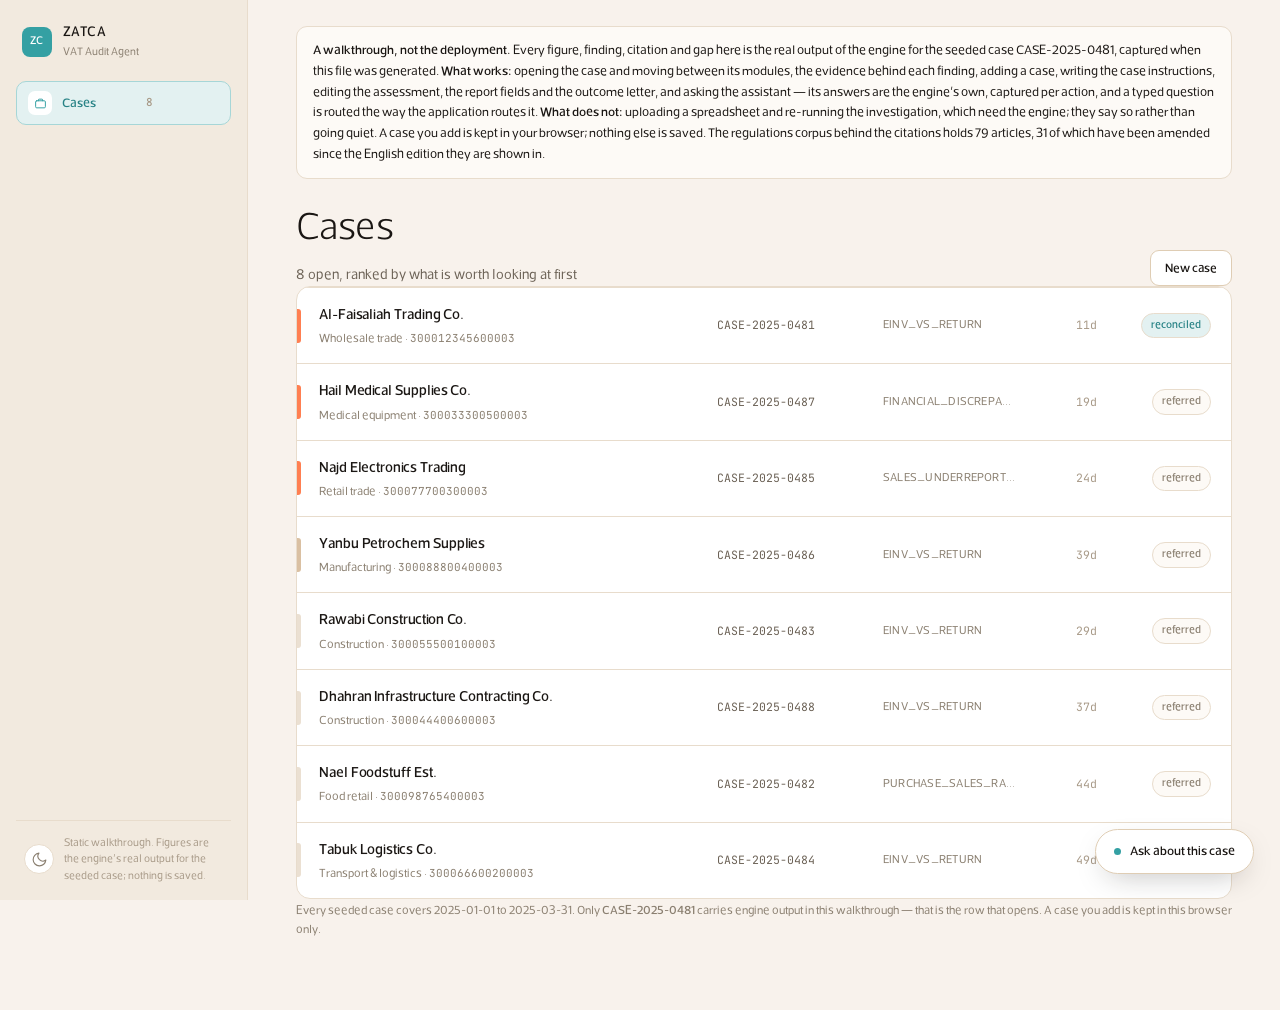
==== commit c55cfc54: "Reconcile the sales listing to the accounts, and regenerate the walkthrough The comparison the audit" ====
--- a/demo.html
+++ b/demo.html
@@ -227,8 +227,11 @@
 .page.list{padding:52px 48px 96px;gap:26px}
 @media(max-width:760px){.page{padding:22px 20px 90px}.page.list{padding:32px 20px 80px}}
 /* Prose does not want to be 1400px wide, so the reading blocks keep a measure of their own
-   while the grids (cards, tables, field rows) take the whole column. */
-.page>.detail-note,.page>p,.assess-doc,.rstep-body>.letterpre{max-width:78ch}
+   while the grids (cards, tables, field rows) take the whole column.
+   A letter is not prose in this sense — it is a document block that fills the card it sits in.
+   Capping it at 78ch left the chase email occupying half its own step while the bordered card
+   around it ran the full width, which reads as a broken panel rather than a measure. */
+.page>.detail-note,.page>p,.assess-doc{max-width:78ch}
 /* The page is a stack with air in it: panels no longer carry their own bottom
    margin, so one gap rule spaces every screen the same way. */
 .page>.panel,.page>.callout,.page>.roundcard{margin-bottom:0}
@@ -1099,9 +1102,14 @@
   background:var(--surface-2);border-bottom:1px solid var(--line)}
 .round-n{font-size:14.5px;font-weight:700}
 .round-origin{flex:1;font-size:12.5px;color:var(--muted)}
-
+.round-subject{color:var(--ink);font-weight:500}
+
+/* Each step is its own card, so it needs air around it: without the inset the four cards sat
+   flush against each other and against the round's own border, and the seam between step 3 and
+   step 4 read as one panel rather than two. Adjacent margins collapse, so this is 16px between
+   siblings and 16px at either end. */
 .rstep{background:var(--surface);border:1px solid var(--line);border-radius:13px;
-  overflow:hidden}
+  overflow:hidden;margin:16px}
 .rstep-head{display:flex;align-items:center;gap:13px;width:100%;text-align:left;font:inherit;
   background:none;border:none;padding:14px 18px;cursor:pointer;color:var(--ink)}
 .rstep-head:active{opacity:.7}
@@ -1112,6 +1120,158 @@
   text-overflow:ellipsis;white-space:nowrap}
 .rstep-mark{flex:none;font-size:11.5px;color:var(--faint)}
 .rstep-body{padding:0 18px 18px;display:flex;flex-direction:column;gap:12px}
+
+/* ---- sales and purchases, as two workstreams ---------------------------------------
+   Two audits, not one screen with a filter: an under-declared sale and an over-claimed
+   purchase are opposite risks resting on different evidence. */
+.wstabs{display:grid;grid-template-columns:1fr 1fr;gap:14px}
+@media(max-width:760px){.wstabs{grid-template-columns:1fr}}
+.wstab{text-align:left;font:inherit;color:var(--ink);background:var(--surface);
+  border:1px solid var(--line);border-radius:13px;padding:15px 18px;cursor:pointer;
+  display:flex;flex-direction:column;gap:11px;transition:border-color .15s}
+.wstab:hover{border-color:var(--line-strong)}
+.wstab.on{border-color:var(--brand);box-shadow:0 0 0 1px var(--brand) inset}
+.wstab-head{display:flex;align-items:baseline;gap:10px;flex-wrap:wrap}
+.wstab-head>b{font-size:16px;font-weight:500}
+.wstab-head small{font-size:11.5px;color:var(--soft)}
+.wstab-stats{display:flex;gap:22px;flex-wrap:wrap}
+.wstat{display:flex;flex-direction:column;gap:1px}
+.wstat b{font-family:var(--mono);font-size:19px;font-weight:500;color:var(--muted)}
+.wstat b i{font-style:normal;font-size:13px;color:var(--faint)}
+.wstat span{font-size:11px;color:var(--soft)}
+.wstat.hot b{color:var(--high)}
+.wstab-foot{font-family:var(--mono);font-size:11.5px;color:var(--faint)}
+
+/* ---- stage 0: the evidence, read for what it is ------------------------------------ */
+.evlist,.rclist,.rglist{display:flex;flex-direction:column;gap:9px}
+.evrow,.rcrow,.rgrow{border:1px solid var(--line);border-radius:11px;background:var(--surface);
+  overflow:hidden}
+.evrow.uncertain{border-color:var(--med)}
+.evrow-head,.rcrow-head,.rgrow-head{display:flex;align-items:center;gap:12px;width:100%;
+  text-align:left;font:inherit;color:var(--ink);background:none;border:none;
+  padding:12px 15px;cursor:pointer}
+.evrow-head:hover,.rcrow-head:hover,.rgrow-head:hover{background:var(--surface-2)}
+.evrow-what,.rcrow-what,.rgrow-what{flex:1;min-width:0;display:flex;flex-direction:column;gap:2px}
+.evrow-what>b,.rcrow-what>b,.rgrow-what>b{font-size:13.5px;font-weight:500}
+.evrow-what small,.rcrow-what small,.rgrow-what small{font-size:11.5px;color:var(--soft);
+  overflow:hidden;text-overflow:ellipsis;white-space:nowrap}
+.evrow-meta{font-family:var(--mono);font-size:11.5px;color:var(--faint);flex:none;
+  white-space:nowrap}
+.evrow-mark,.rcrow-mark,.rgrow-mark{flex:none;font-size:11.5px;color:var(--faint)}
+.evrow-body,.rcrow-body,.rgrow-body{padding:0 15px 15px;display:flex;flex-direction:column;
+  gap:11px;border-top:1px solid var(--divider)}
+.evrow-body>*:first-child,.rcrow-body>*:first-child,.rgrow-body>*:first-child{margin-top:12px}
+.evroles{display:flex;flex-wrap:wrap;gap:6px}
+.evrole{display:inline-flex;align-items:baseline;gap:6px;padding:3px 9px;border-radius:7px;
+  border:1px solid var(--line);background:var(--bg);font-size:11.5px}
+.evrole>b{font-weight:500;color:var(--ink)}
+.evrole>span{font-family:var(--mono);color:var(--soft)}
+.evrole.high{border-color:color-mix(in srgb,var(--brand) 40%,var(--line))}
+.evrole.low{border-color:var(--med);background:var(--med-bg)}
+.evflags{display:flex;flex-direction:column;gap:7px}
+.evflag{border-left:3px solid var(--med);background:var(--bg);border-radius:0 8px 8px 0;
+  padding:8px 12px;display:flex;flex-direction:column;gap:3px}
+.evflag.blocking{border-left-color:var(--high);background:var(--high-bg)}
+.evflag>b{font-size:12.5px;font-weight:400;color:var(--ink)}
+.evflag .sub{font-size:11px;color:var(--soft)}
+.evtrans summary,.rgcite summary{cursor:pointer;font-size:12.5px;color:var(--brand);
+  padding:4px 0}
+.evselect{font:inherit;font-size:12.5px;padding:6px 10px;border:1px solid var(--line);
+  border-radius:8px;background:var(--surface);color:var(--ink)}
+
+/* ---- stage 1: the comparisons ------------------------------------------------------ */
+.rcrow.variance-identified{border-left:3px solid var(--high)}
+.rcrow.partially-reconciled{border-left:3px solid var(--med)}
+.rcrow.reconciled,.rcrow\.reconciled-with-explained-difference{border-left:3px solid var(--low)}
+.rcrow-nums{display:flex;align-items:baseline;gap:9px;flex:none;font-family:var(--mono);
+  font-size:12.5px;color:var(--muted);font-variant-numeric:tabular-nums}
+.rcrow-nums .vs{font-family:var(--sans);font-size:11px;color:var(--faint)}
+.rcrow-nums.missing{font-family:var(--sans);font-size:12px;color:var(--faint);font-style:italic}
+.rcrow-nums .delta{font-size:13.5px;color:var(--ink)}
+.rcrow-nums .delta.variance-identified{color:var(--high)}
+.rcrow-nums .delta.partially-reconciled{color:var(--accent-text)}
+.rcrow-nums .delta.reconciled{color:var(--low)}
+.rcmeta{display:flex;flex-wrap:wrap;gap:8px 26px;font-size:11.5px;color:var(--muted)}
+.rcmeta .k{display:block;font-size:10px;text-transform:uppercase;letter-spacing:.06em;
+  color:var(--faint)}
+.rccauses{display:flex;flex-direction:column;gap:7px}
+.rccause{border-left:3px solid var(--brand);background:var(--bg);border-radius:0 8px 8px 0;
+  padding:9px 12px;display:flex;flex-direction:column;gap:3px}
+.rccause>b{font-size:12.5px;font-weight:500}
+.rccause>span{font-size:12px;line-height:1.55;color:var(--muted)}
+.muted-list{opacity:.72}
+
+/* ---- stage 2: the regulatory controls ---------------------------------------------- */
+.rgrow.applicable-potential-concern{border-left:3px solid var(--high)}
+.rgrow.applicable-insufficient-evidence,.rgrow.potentially-applicable{
+  border-left:3px solid var(--med)}
+.rgrow.applicable-tested{border-left:3px solid var(--low)}
+.rgblock{display:flex;flex-direction:column;gap:3px}
+.rgblock .k{font-size:10px;text-transform:uppercase;letter-spacing:.06em;color:var(--faint)}
+.rgblock p{margin:0;font-size:12.5px;line-height:1.6;color:var(--muted)}
+.rgblock ul{margin:0;padding-left:18px;font-size:12.5px;line-height:1.6;color:var(--muted)}
+.rgcite{border:1px solid var(--line);border-radius:9px;padding:8px 12px;background:var(--bg)}
+
+/* ---- the VAT return against the taxpayer's own invoice registers --------------------
+   Three numbers per box and nothing between them. The earlier version of this was a bridge
+   with a rule deduction on every second line; the rules are what made it arguable, and which
+   documents qualify is a different question answered further down the page. */
+.vregs .panel-body{display:flex;flex-direction:column;gap:16px}
+.vreg-grid{display:grid;grid-template-columns:repeat(auto-fit,minmax(380px,1fr));gap:14px}
+.vreg{border:1px solid var(--line);border-radius:12px;background:var(--surface);overflow:hidden}
+.vreg.empty{background:var(--bg)}
+.vreg-head{display:flex;align-items:baseline;gap:10px;flex-wrap:wrap;padding:13px 16px;
+  border-bottom:1px solid var(--line);background:var(--surface-2)}
+.vreg-head>b{font-size:14px;font-weight:500}
+.vreg-head .sub{flex:1;min-width:0;font-size:11.5px;color:var(--soft)}
+.vreg-none{margin:0;padding:16px}
+.vreg-rows{display:flex;flex-direction:column}
+.vregrow{display:grid;grid-template-columns:1fr auto 14px;align-items:center;gap:12px;
+  width:100%;text-align:left;font:inherit;color:var(--ink);background:none;border:none;
+  border-bottom:1px solid var(--divider);padding:12px 16px;cursor:pointer}
+.vregrow.flat,.vregrow.diff{cursor:default}
+.vregrow:last-child{border-bottom:none}
+.vregrow:not(.flat):not(.diff):hover{background:var(--surface-2)}
+.vregrow .k{display:flex;flex-direction:column;gap:2px;font-size:13px;min-width:0}
+.vregrow .k small{font-size:11px;color:var(--soft);overflow:hidden;text-overflow:ellipsis;
+  white-space:nowrap}
+.vregrow .v{font-family:var(--mono);font-variant-numeric:tabular-nums;font-size:14.5px}
+.vregrow .go{color:var(--faint);font-size:13px}
+/* The gap is the point of the card, so it is the line that carries weight — and its colour
+   says which way the exposure runs rather than merely that a number is non-zero. */
+.vregrow.diff{background:var(--surface-2);border-top:1px solid var(--line)}
+.vregrow.diff .k{font-weight:500}
+.vregrow.diff .v{font-size:17px;font-weight:500}
+.vregrow.diff.agrees .v{color:var(--low)}
+.vregrow.diff.under-declared .v,.vregrow.diff.over-claimed .v{color:var(--high)}
+.vregrow.diff.over-declared .v,.vregrow.diff.under-claimed .v{color:var(--accent-text)}
+
+.vreg-ins{border-top:1px solid var(--line);background:var(--bg)}
+.vreg-ins-head{padding:10px 16px 6px;font-size:11.5px;font-weight:500;
+  text-transform:uppercase;letter-spacing:.5px;color:var(--soft)}
+.vins{padding:10px 16px 14px;border-top:1px solid var(--divider)}
+.vins-what{display:flex;align-items:baseline;gap:10px;flex-wrap:wrap}
+.vins-what>b{font-size:12.5px;font-weight:500}
+.vins-amt{font-family:var(--mono);font-size:12.5px;color:var(--high)}
+.vins-what p{flex-basis:100%;margin:4px 0 0;font-size:12px;line-height:1.55;color:var(--muted)}
+.vins-act{display:flex;align-items:center;gap:12px;flex-wrap:wrap;margin-top:8px}
+.vins-act .btn-ghost{font-size:11.5px;padding:4px 10px;border-color:var(--med);
+  color:var(--accent-text)}
+.dropzone.slim{padding:14px 16px}
+
+/* ---- the end of a module: what carries forward, and the control that takes you there.
+   Teal, because this is the confirm colour in this design — what the engine found and what you
+   confirmed — and moving to the next module on the strength of your own rulings is exactly
+   that. Orange would say "this is merely clickable", which is the one thing it is not. */
+.handoff{border:1px solid var(--brand);border-radius:13px;background:var(--brand-tint);
+  padding:16px 18px;display:flex;flex-direction:column;gap:11px}
+.handoff-row{display:flex;align-items:center;gap:22px;flex-wrap:wrap}
+.handoff-what{flex:1;min-width:250px;display:flex;flex-direction:column;gap:4px}
+.handoff-what b{font-size:14.5px;font-weight:500;color:var(--ink)}
+.handoff-what .sub{font-size:12.5px;line-height:1.55;color:var(--muted);max-width:74ch}
+.handoff-go{flex:none;font-size:14px;padding:11px 22px;border-radius:10px}
+.handoff .callout{margin:0}
+@media(max-width:760px){.handoff-go{width:100%}}
 
 /* ---- the case assistant: one conversation, reachable from every tab.
    A docked panel rather than a modal — an auditor asking "what is still missing" wants to read
@@ -1243,8 +1403,12 @@
   font-variant-numeric:tabular-nums}
 .matter-act{display:flex;align-items:center;gap:7px;flex:none}
 .matter-act .btn-ghost{font-size:12px;padding:5px 12px;border-color:var(--line)}
-/* Confirm is the one that carries meaning, so it is the one in teal. */
+/* Confirm is the one that carries meaning, so it is the one in teal. Challenge is the counter
+   position and takes the accent — the same pairing the completeness rows already use, so an
+   auditor who has approved and challenged a gap upstairs recognises the two words here. */
 .matter-act .btn-ghost.confirm{border-color:var(--brand);color:var(--brand)}
+.matter-act .btn-ghost.challenge{border-color:var(--med);color:var(--accent-text)}
+.matter.challenged{background:var(--med-bg)}
 .matter-state{font-size:11.5px;font-weight:500}
 .assess-doc-head{display:flex;align-items:baseline;gap:10px;flex-wrap:wrap;margin-bottom:9px}
 .assess-text,.letterpre{margin:0;padding:15px 17px;border:1px solid var(--line);
@@ -1328,6 +1492,384 @@
 /* Room for a slide-over, rather than the panel sitting on top of the work. */
 .app.panelled .main{padding-right:392px}
 @media(max-width:1100px){.app.panelled .main{padding-right:0}}
+
+/* ============================================================ the investigation, in four tabs
+   Four layers of one chain — what arrived, what the figures show, what it might mean, what you
+   decided. The bar is navigation, so it is orange (interaction); nothing on it is teal, because
+   nothing on it is a finding. */
+.invtabs{display:grid;grid-template-columns:repeat(4,1fr);gap:10px;margin-bottom:4px}
+.invtab{display:flex;align-items:center;gap:10px;text-align:left;font:inherit;color:var(--ink);
+  background:var(--surface);border:1px solid var(--line);border-radius:12px;padding:12px 13px;
+  cursor:pointer;transition:border-color .15s,background .15s}
+.invtab:hover{border-color:var(--line-strong)}
+.invtab.on{border-color:var(--accent);background:var(--accent-wash)}
+.invtab-n{flex:none;width:22px;height:22px;border-radius:50%;display:grid;place-items:center;
+  font-size:11px;background:var(--surface-2);color:var(--soft);border:1px solid var(--line)}
+.invtab.on .invtab-n{background:var(--accent);color:#fff;border-color:var(--accent)}
+.invtab-text{display:flex;flex-direction:column;gap:1px;min-width:0;flex:1}
+.invtab-text>b{font-size:13px;font-weight:500;white-space:nowrap;overflow:hidden;
+  text-overflow:ellipsis}
+.invtab-text small{font-size:11px;color:var(--soft);white-space:nowrap;overflow:hidden;
+  text-overflow:ellipsis}
+.invtab.on .invtab-text>b{color:var(--accent-text)}
+.invtab-badge{flex:none;font-size:11px;padding:2px 7px;border-radius:999px;
+  background:var(--surface-2);color:var(--soft)}
+.invtab-badge.hot{background:var(--high-bg);color:var(--high)}
+
+/* ---------------------------------------------------------------- shared small primitives */
+.xs{font-size:11px}
+.grow{flex:1;min-width:0}
+.pill.sm{font-size:10.5px;padding:2px 7px;margin-right:4px}
+.pill.teal{background:var(--low-bg);color:var(--low)}
+.btn.sm{padding:5px 11px;font-size:11.5px}
+.btn.primary{background:var(--brand)}
+.notice.warn{color:var(--med)}
+.tablewrap{overflow-x:auto}
+.dtable{width:100%;border-collapse:collapse;font-size:12.5px}
+.dtable th{text-align:left;font-weight:500;font-size:11px;color:var(--soft);
+  padding:7px 10px;border-bottom:1px solid var(--line);white-space:nowrap}
+.dtable td{padding:8px 10px;border-bottom:1px solid var(--divider);vertical-align:top}
+.dtable tr:last-child td{border-bottom:none}
+.dtable th.r,.dtable td.r{text-align:right}
+.dtable tr.hot td{background:var(--high-bg)}
+.dtable td i{font-style:normal;color:var(--faint)}
+h4.lvl{font-size:11px;font-weight:500;color:var(--soft);text-transform:uppercase;
+  letter-spacing:.06em;margin:18px 0 8px}
+
+/* ---------------------------------------------------------------- KPIs and the headline */
+.kpis{display:grid;grid-template-columns:repeat(auto-fill,minmax(190px,1fr));
+  border-top:1px solid var(--line);border-bottom:1px solid var(--line)}
+.kpi{padding:14px 16px;border-right:1px solid var(--line);border-bottom:1px solid var(--line);
+  margin:0 -1px -1px 0}
+.kpi-n{font-size:19px;font-weight:300;letter-spacing:-.01em}
+.kpi-l{font-size:12px;margin-top:3px;line-height:1.35}
+.kpi-s{font-size:10.5px;color:var(--faint);margin-top:3px;font-family:var(--mono)}
+.kpi-note{font-size:10.5px;color:var(--med);margin-top:5px;line-height:1.4}
+
+/* Teal: this is what the engine found. Deliberately one figure and never a total — several
+   exceptions rest on the same records, and adding them yields a number about nothing. */
+.headline{display:flex;align-items:flex-start;justify-content:space-between;gap:20px;
+  flex-wrap:wrap;padding:16px 18px;background:var(--low-bg);
+  border-bottom:1px solid var(--line)}
+.headline-n{font-size:26px;font-weight:300;color:var(--low);letter-spacing:-.015em}
+.headline-l{font-size:12.5px;color:var(--ink);margin-top:2px}
+.headline-note{margin:0;font-size:11.5px;color:var(--muted);max-width:44ch;line-height:1.5}
+
+.unavail{padding:14px 18px;border-bottom:1px solid var(--line);font-size:12px;
+  color:var(--muted)}
+.unavail ul{margin:8px 0 0;padding-left:18px;line-height:1.6}
+.unavail b{font-weight:500;color:var(--ink)}
+
+/* ---------------------------------------------------------------- one comparison, three levels */
+.cmps{display:flex;flex-direction:column}
+.cmp{border-bottom:1px solid var(--divider)}
+.cmp:last-child{border-bottom:none}
+.cmp-head{display:flex;align-items:center;gap:14px;width:100%;text-align:left;font:inherit;
+  color:var(--ink);background:none;border:none;padding:14px 18px;cursor:pointer}
+.cmp-head:hover{background:var(--surface-2)}
+.cmp.open>.cmp-head{background:var(--surface-2)}
+.cmp-blocked .cmp-head{cursor:default}
+.cmp-blocked .cmp-head:hover{background:none}
+.cmp-code{flex:none;font-size:11.5px;color:var(--soft);background:var(--surface-2);
+  border:1px solid var(--line);border-radius:6px;padding:2px 7px}
+.cmp-title{display:flex;flex-direction:column;gap:2px;min-width:190px;flex:1}
+.cmp-title>b{font-size:13.5px;font-weight:500}
+.cmp-title small{font-size:11px;color:var(--soft);line-height:1.4}
+.cmp-figs{display:flex;gap:22px;flex-wrap:wrap}
+.cmp-fig{display:flex;flex-direction:column;gap:1px;text-align:right;min-width:96px}
+.cmp-fig i{font-style:normal;font-size:10.5px;color:var(--faint)}
+.cmp-fig>b{font-size:13.5px;font-weight:400}
+.cmp-fig.hot>b{color:var(--high)}
+.cmp-mark{flex:none;color:var(--faint);font-size:11px}
+.cmp-body{padding:2px 18px 18px}
+.cmp-blockedwhy{margin:0;padding:0 18px 16px;font-size:12px;color:var(--muted);
+  line-height:1.55;max-width:80ch}
+
+/* Level 3 lands on its rollup: the count is the finding, the rows are the evidence for it. */
+.l3-rollup{display:flex;gap:8px;flex-wrap:wrap}
+.l3-chip{display:inline-flex;align-items:baseline;gap:6px;font:inherit;font-size:11.5px;
+  background:var(--surface-2);color:var(--ink);border:1px solid var(--line);border-radius:999px;
+  padding:5px 12px;cursor:pointer;transition:border-color .15s,background .15s}
+.l3-chip:hover{border-color:var(--line-strong)}
+.l3-chip.on{border-color:var(--accent);background:var(--accent-wash);color:var(--accent-text)}
+.l3-chip.agree{color:var(--soft)}
+.l3-chip>b{font-size:13px;font-weight:500}
+.l3-rows{margin-top:12px;border:1px solid var(--line);border-radius:10px;padding:12px 14px}
+
+/* ---------------------------------------------------------------- observations */
+.obslist{list-style:none;margin:0;padding:0}
+.obslist li{display:flex;gap:12px;align-items:baseline;flex-wrap:wrap;padding:10px 18px;
+  border-bottom:1px solid var(--divider);font-size:12.5px;line-height:1.5}
+.obslist li:last-child{border-bottom:none}
+.obs-id{flex:none;color:var(--faint)}
+.obs-t{flex:1;min-width:240px}
+.obs-src{color:var(--faint)}
+
+/* ---------------------------------------------------------------- data quality */
+.quality{padding:4px 18px 16px}
+.qgroup{padding:12px 0;border-bottom:1px solid var(--divider);font-size:12.5px;
+  color:var(--muted);line-height:1.55}
+.qgroup:last-child{border-bottom:none}
+.qgroup p{margin:6px 0 0}
+.qgroup ul{margin:6px 0 0;padding-left:18px}
+.qgroup li{margin-bottom:5px}
+.qgroup b{font-weight:500;color:var(--ink)}
+.qgroup .hot{color:var(--high)}
+
+/* ---------------------------------------------------------------- the auditor's findings */
+.aflist{display:flex;flex-direction:column;gap:2px;padding:4px 18px 0}
+.afrow{display:flex;gap:16px;align-items:flex-start;padding:14px 0;
+  border-bottom:1px solid var(--divider)}
+.afrow.editing{flex-direction:column;gap:10px}
+.afrow-main{flex:1;min-width:0}
+.afrow-src{display:flex;align-items:center;gap:8px;flex-wrap:wrap;margin-bottom:5px;
+  color:var(--faint)}
+.afrow-st{margin:0;font-size:13px;line-height:1.55}
+.afrow-note{margin:5px 0 0;font-size:11.5px;color:var(--muted);line-height:1.5}
+.afrow-amt{flex:none;font-size:14px;text-align:right;min-width:110px;color:var(--low)}
+.afrow-acts{display:flex;gap:8px;flex:none}
+.afrow textarea,.afrow input{width:100%;font:inherit;font-size:12.5px;color:var(--ink);
+  background:var(--surface);border:1px solid var(--line-strong);border-radius:9px;
+  padding:9px 11px;box-sizing:border-box}
+.afrow textarea{resize:vertical;line-height:1.55}
+.afrow-fields{display:flex;gap:12px;width:100%;flex-wrap:wrap}
+.afrow-fields label{display:flex;flex-direction:column;gap:4px;font-size:11px;
+  color:var(--soft)}
+.afadd{padding:14px 18px}
+.cmp-note{margin:0 0 10px;font-size:12px;color:var(--med);line-height:1.55;max-width:86ch;
+  padding-left:11px;border-left:2px solid var(--med)}
+
+/* ============================================================ charts
+   No library and no canvas: CSS boxes sized from figures the engine computed, with the exact
+   value printed beside every bar. A reader must never estimate from a bar length something
+   Python knows precisely — the picture is for spotting the outlier, the label is the fact.
+
+   Palette discipline, same as everywhere: teal is what the engine found and what agrees, red is
+   disagreement, amber is "could not be classified", and orange remains *only* what you pressed. */
+.ch-row{padding:16px 18px;border-bottom:1px solid var(--line)}
+.ch-chart{display:flex;flex-direction:column;gap:10px}
+.ch-head{display:flex;align-items:baseline;justify-content:space-between;gap:14px}
+.ch-head>b{font-size:12.5px;font-weight:500}
+.ch-sub{font-size:11.5px;color:var(--muted)}
+.ch-note{margin:2px 0 0;font-size:11.5px;color:var(--muted);line-height:1.55;max-width:88ch}
+
+/* ---- horizontal bars: three sources on one scale, and exceptions ranked */
+.ch-hbars{display:flex;flex-direction:column;gap:7px}
+.ch-hbar{display:grid;grid-template-columns:minmax(140px,190px) 1fr minmax(96px,auto);
+  align-items:center;gap:12px}
+.ch-hbar-l{font-size:12px;display:flex;flex-direction:column;gap:1px;min-width:0}
+.ch-hbar-l>i{font-style:normal;font-size:10.5px;color:var(--faint);font-family:var(--mono);
+  overflow:hidden;text-overflow:ellipsis;white-space:nowrap}
+.ch-hbar-track{height:20px;background:var(--surface-2);border:1px solid var(--line);
+  border-radius:5px;overflow:hidden}
+.ch-hbar-fill{display:block;height:100%;background:var(--low);opacity:.55;
+  transition:width .25s ease}
+.ch-hbar-fill.out{opacity:1;background:var(--high)}
+.ch-hbar-fill.differ{background:var(--high);opacity:.8}
+.ch-hbar-v{font-size:12.5px;text-align:right}
+.ch-hbar-absent{font-size:11.5px;color:var(--faint);font-style:italic}
+
+/* ---- one proportional bar: composition, and match outcomes */
+.ch-pbar{display:flex;height:22px;border-radius:6px;overflow:hidden;border:1px solid var(--line);
+  background:var(--surface-2)}
+.ch-seg{display:flex;align-items:center;justify-content:center;min-width:2px;border:none;
+  padding:0;font:inherit;transition:filter .15s,opacity .15s}
+.ch-seg.tap{cursor:pointer}
+.ch-seg.tap:hover{filter:brightness(1.08)}
+.ch-seg-n{font-size:10.5px;color:#fff;opacity:.95;padding:0 4px}
+.ch-seg.t-agree{background:var(--low)}
+.ch-seg.t-differ{background:var(--high)}
+.ch-seg.t-warn{background:var(--med)}
+.ch-seg.t-neutral{background:var(--sand)}
+/* Selection is the one place orange appears in a chart, and it means exactly what it means
+   everywhere else in the app: this is the thing you pressed. */
+.ch-seg.on{background:var(--accent);box-shadow:inset 0 0 0 2px var(--accent-deep)}
+
+.ch-legend{display:flex;flex-wrap:wrap;gap:6px 18px;font-size:11.5px;color:var(--muted)}
+.ch-lg{display:inline-flex;align-items:center;gap:6px}
+.ch-lg>b{font-weight:400;color:var(--ink);font-size:11.5px}
+.ch-sw{width:9px;height:9px;border-radius:2px;flex:none}
+.ch-sw.t-agree{background:var(--low)}
+.ch-sw.t-differ{background:var(--high)}
+.ch-sw.t-warn{background:var(--med)}
+.ch-sw.t-neutral{background:var(--sand)}
+
+.ch-splits{display:flex;flex-direction:column;gap:9px;margin:14px 0 4px}
+.ch-split{display:grid;grid-template-columns:minmax(120px,160px) 1fr;align-items:center;gap:12px}
+.ch-split-l{font-size:11.5px;color:var(--muted)}
+
+/* ---- vertical bars: records across the period, empty months included on purpose */
+.ch-vbars{display:flex;align-items:flex-end;gap:6px;height:118px}
+.ch-vbar{flex:1;display:flex;flex-direction:column;align-items:center;gap:4px;height:100%;
+  min-width:26px}
+.ch-vbar-n{font-size:11px;color:var(--muted);height:14px}
+.ch-vbar-track{flex:1;width:100%;display:flex;align-items:flex-end;background:var(--surface-2);
+  border:1px solid var(--line);border-radius:5px;overflow:hidden}
+.ch-vbar-fill{width:100%;background:var(--low);opacity:.6;transition:height .25s ease}
+/* A month with nothing in it is drawn, not omitted — the empty column is the finding. */
+.ch-vbar.none .ch-vbar-track{border-style:dashed;border-color:var(--high);background:var(--high-bg)}
+.ch-vbar.none .ch-vbar-l{color:var(--high)}
+.ch-vbar-l{font-size:10.5px;color:var(--faint);font-family:var(--mono)}
+
+.ch-covers{display:flex;flex-direction:column}
+.ch-cover{padding:16px 18px;border-bottom:1px solid var(--divider)}
+.ch-cover:last-child{border-bottom:none}
+.ch-cover-head{display:flex;align-items:baseline;gap:12px;flex-wrap:wrap;margin-bottom:10px}
+
+/* ============================================================ the reconciliation dashboard
+   Dense on purpose. An auditor reading a reconciliation is comparing figures across sources,
+   and a layout that makes them scroll between the two halves of a comparison makes them hold
+   numbers in their head — which is where transcription errors come from. */
+.dashtabs{display:flex;align-items:center;gap:6px;border-bottom:1px solid var(--line);
+  padding:0 2px}
+.dashtab{font:inherit;font-size:12.5px;font-weight:500;color:var(--muted);background:none;
+  border:none;border-bottom:2px solid transparent;padding:9px 13px;cursor:pointer;
+  margin-bottom:-1px;transition:color .15s,border-color .15s}
+.dashtab:hover{color:var(--ink)}
+.dashtab.on{color:var(--ink);border-bottom-color:var(--accent)}
+.dashtabs-meta{margin-left:auto;font-size:11px;color:var(--faint);padding-right:6px}
+
+.dashhead{display:flex;align-items:baseline;justify-content:space-between;gap:16px;
+  flex-wrap:wrap;padding:4px 2px}
+.dashhead h2{font-size:15px;font-weight:500;margin:0}
+
+/* ---- the KPI row: an icon says what kind of thing the figure is, so three cards carrying
+   similar amounts are still told apart at a glance. */
+.kpics{display:grid;grid-template-columns:repeat(auto-fill,minmax(215px,1fr));gap:10px}
+.kpic{display:flex;gap:11px;align-items:flex-start;background:var(--surface);
+  border:1px solid var(--line);border-radius:12px;padding:13px 14px}
+.kpic-ic{flex:none;width:30px;height:30px;border-radius:9px;display:grid;place-items:center;
+  background:var(--surface-2);color:var(--soft);border:1px solid var(--line)}
+.kpic-body{display:flex;flex-direction:column;gap:2px;min-width:0}
+.kpic-t{font-size:11px;color:var(--soft);line-height:1.3}
+.kpic-n{font-size:17px;font-weight:300;letter-spacing:-.01em}
+.kpic-s{font-size:11px;color:var(--muted);display:flex;gap:6px;align-items:baseline}
+.kpic-s>b{font-weight:400;color:var(--ink)}
+.kpic-src{font-size:10px;color:var(--faint);font-family:var(--mono);overflow:hidden;
+  text-overflow:ellipsis;white-space:nowrap}
+
+/* ---- the three pairings, side by side */
+.ccards{display:grid;grid-template-columns:repeat(auto-fit,minmax(330px,1fr));gap:12px}
+.ccard{background:var(--surface);border:1px solid var(--line);border-radius:12px;
+  padding:14px 15px;display:flex;flex-direction:column;gap:8px}
+.ccard.on{border-color:var(--accent)}
+.ccard.blocked{background:var(--surface-2)}
+.ccard-head{display:flex;align-items:baseline;justify-content:space-between;gap:10px}
+.ccard-head>b{font-size:12.5px;font-weight:500}
+.ccard-q{margin:0;font-size:11px;color:var(--soft);line-height:1.45}
+.ccard-blocked{margin:0;font-size:11.5px;color:var(--muted);line-height:1.5}
+.ccard-foot{display:flex;justify-content:flex-end}
+
+.ctable{width:100%;border-collapse:collapse;font-size:12px}
+.ctable th{text-align:left;font-weight:500;font-size:10.5px;color:var(--soft);
+  padding:5px 5px;border-bottom:1px solid var(--line);white-space:nowrap}
+.ctable td{padding:6px 5px;border-bottom:1px solid var(--divider);white-space:nowrap}
+.ctable td:first-child{white-space:normal;font-size:11.5px;color:var(--muted)}
+.ctable tr:last-child td{border-bottom:none}
+.ctable th.r,.ctable td.r{text-align:right}
+
+/* Direction, not judgement: nothing at this level has established that a difference is an
+   error, so the arrow says which way it runs and the colour says how far from agreement. */
+.var{display:inline-flex;align-items:baseline;gap:3px;justify-content:flex-end;
+  white-space:nowrap;font-size:12px}
+/* Colour is the engine's status, never the sign: the same under-declaration is positive in one
+   pairing and negative in the next, and colouring by sign painted one fact two ways. */
+.var.off{color:var(--high)}
+.var.part{color:var(--med)}
+.var.ok{color:var(--low)}
+.var.zero{color:var(--faint)}
+.var>i{font-style:normal;font-size:9px}
+.var>em{font-style:normal;font-size:10px;opacity:.7}
+
+.cstrip{display:grid;grid-template-columns:repeat(auto-fit,minmax(72px,1fr));gap:6px}
+.cbox{display:flex;flex-direction:column;gap:1px;padding:7px 8px;border-radius:8px;
+  background:var(--surface-2);border:1px solid var(--line)}
+.cbox>b{font-size:14px;font-weight:400}
+.cbox>span{font-size:9.5px;color:var(--soft);line-height:1.25}
+.cbox.good{background:var(--low-bg);border-color:transparent}
+.cbox.good>b{color:var(--low)}
+
+.drill{background:var(--surface);border:1px solid var(--accent);border-radius:12px;
+  padding:16px 18px}
+.drill-head{display:flex;align-items:baseline;justify-content:space-between;gap:12px;
+  margin-bottom:10px}
+.drill-head>b{font-size:13px;font-weight:500}
+
+/* ---- the matrix and the observation rail, side by side */
+.dashgrid{display:grid;grid-template-columns:minmax(0,2.6fr) minmax(250px,.95fr);gap:12px;
+  align-items:start}
+@media (max-width:1150px){.dashgrid{grid-template-columns:1fr}}
+.mtable{font-size:11px}
+.mtable td{white-space:nowrap;padding:7px 7px}
+.mtable th{padding:6px 7px}
+.mtable th.grp{text-align:center;font-size:10px;letter-spacing:.04em;text-transform:uppercase;
+  color:var(--soft);border-bottom:1px solid var(--line);
+  border-left:1px solid var(--line);padding-bottom:5px}
+.mtable th.grp.last{border-left:1px solid var(--line-strong)}
+.mtable .grouprow th{padding-top:9px}
+.mtable tr.totalrow td{border-top:1px solid var(--line-strong);font-weight:500;
+  background:var(--surface-2)}
+
+.obsrail{list-style:none;margin:0;padding:4px 0}
+.obsrail li{display:flex;gap:9px;align-items:flex-start;padding:9px 18px;font-size:11.5px;
+  line-height:1.5;border-bottom:1px solid var(--divider);color:var(--muted)}
+.obsrail li:last-child{border-bottom:none}
+.obsrail li.warn{color:var(--ink)}
+.obsrail-ic{flex:none;color:var(--faint);margin-top:1px}
+.obsrail li.warn .obsrail-ic{color:var(--med)}
+
+/* ---- the overview: the two workstreams against each other */
+.ovgrid{display:grid;grid-template-columns:repeat(auto-fit,minmax(320px,1fr));gap:12px}
+.ovcard{background:var(--surface);border:1px solid var(--line);border-radius:13px;
+  padding:16px 18px;display:flex;flex-direction:column;gap:12px}
+.ovcard-head{display:flex;align-items:baseline;justify-content:space-between;gap:12px}
+.ovcard-head>b{font-size:14px;font-weight:500}
+.ovstats{display:flex;gap:26px;flex-wrap:wrap}
+.ovstat{display:flex;flex-direction:column;gap:1px}
+.ovstat>b{font-size:19px;font-weight:300}
+.ovstat>b>i{font-style:normal;font-size:12px;color:var(--faint)}
+.ovstat>span{font-size:11px;color:var(--soft)}
+.ovstat.hot>b{color:var(--high)}
+.ovlargest{display:flex;flex-direction:column;gap:2px;padding:11px 13px;border-radius:10px;
+  background:var(--low-bg)}
+.ovlargest>b{font-size:20px;font-weight:300;color:var(--low)}
+.ovlargest>span{font-size:11px;color:var(--muted)}
+.ovnote{margin:0;font-size:11px;color:var(--muted);line-height:1.5}
+/* One box per row, and what evidences it stated on the row rather than in a key elsewhere. */
+.mtable .bx{display:block}
+.mtable .bx-ev{display:block;font-style:normal;font-size:9.5px;color:var(--faint);margin-top:1px}
+/* A box nothing can evidence is dimmed, not hidden: it is part of the return whether or not
+   anything on the case can test it, and hiding it would misreport the declaration. */
+.mtable tr.declared-only td{background:var(--surface-2)}
+.mtable tr.declared-only .bx{color:var(--muted)}
+.mtable tr.unalloc td{background:var(--med-bg)}
+.mtable tr.unalloc .bx{color:var(--med)}
+/* Marks a variance measured on the taxable amount rather than the VAT — the customs rows,
+   where there is no tax figure to compare and saying so beats an empty cell. */
+.mtable .vm{display:block;font-style:normal;font-size:9px;color:var(--faint);letter-spacing:.04em}
+
+/* ---- sales against the accounts. The selection of revenue accounts is the one judgement in
+   this comparison, so it sits on the panel rather than behind a tooltip. */
+.ldg{display:grid;grid-template-columns:minmax(390px,1fr) minmax(330px,1.15fr);gap:0}
+.ldg-lines{padding:16px 18px;border-right:1px solid var(--line);display:flex;
+  flex-direction:column;gap:2px;min-width:0;overflow:hidden}
+/* minmax(0,1fr) on the label, or a long line pushes the variance past the column's own border
+   and over the accounts table beside it. */
+.ldg-line{display:grid;grid-template-columns:minmax(0,1fr) auto auto;gap:12px;
+  align-items:baseline;padding:9px 0;border-bottom:1px solid var(--divider)}
+.ldg-line:last-child{border-bottom:none}
+.ldg-l{font-size:12.5px;display:flex;flex-direction:column;gap:1px}
+.ldg-l>i{font-style:normal;font-size:10.5px;color:var(--faint);font-family:var(--mono)}
+.ldg-v{font-size:14px}
+.ldg-d{min-width:84px;text-align:right}
+.ldg-accts{padding:16px 18px;min-width:0}
+.ldg-accts-h{font-size:11px;font-weight:500;color:var(--soft);text-transform:uppercase;
+  letter-spacing:.06em;margin-bottom:8px}
+.ldg-accts-h>i{display:block;font-style:normal;text-transform:none;letter-spacing:0;
+  font-weight:400;color:var(--faint);margin-top:2px}
+.ledger-blocked{margin:0;padding:16px 18px;font-size:12.5px;color:var(--muted);line-height:1.55}
+@media (max-width:1100px){.ldg{grid-template-columns:1fr}
+  .ldg-lines{border-right:none;border-bottom:1px solid var(--line)}}
 
 body{margin:0;padding:0 0 60px}
 .wrap{max-width:1440px;padding:26px 48px 60px}
@@ -1472,7 +2014,7 @@
 <p class="sub">8 open, ranked by what is worth looking at first</p></div>
 <div><button class="btn-ghost" id="new-case">New case</button></div></header>
 
-<div class="caselist"><div id="local-cases"></div><div class="caserow" data-open="1"><span class="pbar pri-high"></span><div class="caserow-who"><div class="caserow-name">Al-Faisaliah Trading Co.</div><div class="caserow-sub">Wholesale trade · <span class="mono">300012345600003</span></div></div><div class="caserow-id mono">CASE-2025-0481</div><div class="caserow-reason">EINV_VS_RETURN</div><div class="caserow-when mono">10d</div><div class="caserow-state"><span class="pill pri-low">reconciled</span></div></div><div class="caserow"><span class="pbar pri-high"></span><div class="caserow-who"><div class="caserow-name">Hail Medical Supplies Co.</div><div class="caserow-sub">Medical equipment · <span class="mono">300033300500003</span></div></div><div class="caserow-id mono">CASE-2025-0487</div><div class="caserow-reason">FINANCIAL_DISCREPANCY</div><div class="caserow-when mono">18d</div><div class="caserow-state"><span class="pill pri-low">reconciled</span></div></div><div class="caserow"><span class="pbar pri-high"></span><div class="caserow-who"><div class="caserow-name">Najd Electronics Trading</div><div class="caserow-sub">Retail trade · <span class="mono">300077700300003</span></div></div><div class="caserow-id mono">CASE-2025-0485</div><div class="caserow-reason">SALES_UNDERREPORTED</div><div class="caserow-when mono">23d</div><div class="caserow-state"><span class="pill status">referred</span></div></div><div class="caserow"><span class="pbar pri-medium"></span><div class="caserow-who"><div class="caserow-name">Yanbu Petrochem Supplies</div><div class="caserow-sub">Manufacturing · <span class="mono">300088800400003</span></div></div><div class="caserow-id mono">CASE-2025-0486</div><div class="caserow-reason">EINV_VS_RETURN</div><div class="caserow-when mono">38d</div><div class="caserow-state"><span class="pill status">referred</span></div></div><div class="caserow"><span class="pbar pri-low"></span><div class="caserow-who"><div class="caserow-name">Rawabi Construction Co.</div><div class="caserow-sub">Construction · <span class="mono">300055500100003</span></div></div><div class="caserow-id mono">CASE-2025-0483</div><div class="caserow-reason">EINV_VS_RETURN</div><div class="caserow-when mono">28d</div><div class="caserow-state"><span class="pill status">referred</span></div></div><div class="caserow"><span class="pbar pri-low"></span><div class="caserow-who"><div class="caserow-name">Dhahran Infrastructure Contracting Co.</div><div class="caserow-sub">Construction · <span class="mono">300044400600003</span></div></div><div class="caserow-id mono">CASE-2025-0488</div><div class="caserow-reason">EINV_VS_RETURN</div><div class="caserow-when mono">36d</div><div class="caserow-state"><span class="pill status">referred</span></div></div><div class="caserow"><span class="pbar pri-low"></span><div class="caserow-who"><div class="caserow-name">Nael Foodstuff Est.</div><div class="caserow-sub">Food retail · <span class="mono">300098765400003</span></div></div><div class="caserow-id mono">CASE-2025-0482</div><div class="caserow-reason">PURCHASE_SALES_RATIO</div><div class="caserow-when mono">43d</div><div class="caserow-state"><span class="pill status">referred</span></div></div><div class="caserow"><span class="pbar pri-low"></span><div class="caserow-who"><div class="caserow-name">Tabuk Logistics Co.</div><div class="caserow-sub">Transport &amp; logistics · <span class="mono">300066600200003</span></div></div><div class="caserow-id mono">CASE-2025-0484</div><div class="caserow-reason">EINV_VS_RETURN</div><div class="caserow-when mono">48d</div><div class="caserow-state"><span class="pill status">referred</span></div></div></div>
+<div class="caselist"><div id="local-cases"></div><div class="caserow" data-open="1"><span class="pbar pri-high"></span><div class="caserow-who"><div class="caserow-name">Al-Faisaliah Trading Co.</div><div class="caserow-sub">Wholesale trade · <span class="mono">300012345600003</span></div></div><div class="caserow-id mono">CASE-2025-0481</div><div class="caserow-reason">EINV_VS_RETURN</div><div class="caserow-when mono">11d</div><div class="caserow-state"><span class="pill pri-low">reconciled</span></div></div><div class="caserow"><span class="pbar pri-high"></span><div class="caserow-who"><div class="caserow-name">Hail Medical Supplies Co.</div><div class="caserow-sub">Medical equipment · <span class="mono">300033300500003</span></div></div><div class="caserow-id mono">CASE-2025-0487</div><div class="caserow-reason">FINANCIAL_DISCREPANCY</div><div class="caserow-when mono">19d</div><div class="caserow-state"><span class="pill status">referred</span></div></div><div class="caserow"><span class="pbar pri-high"></span><div class="caserow-who"><div class="caserow-name">Najd Electronics Trading</div><div class="caserow-sub">Retail trade · <span class="mono">300077700300003</span></div></div><div class="caserow-id mono">CASE-2025-0485</div><div class="caserow-reason">SALES_UNDERREPORTED</div><div class="caserow-when mono">24d</div><div class="caserow-state"><span class="pill status">referred</span></div></div><div class="caserow"><span class="pbar pri-medium"></span><div class="caserow-who"><div class="caserow-name">Yanbu Petrochem Supplies</div><div class="caserow-sub">Manufacturing · <span class="mono">300088800400003</span></div></div><div class="caserow-id mono">CASE-2025-0486</div><div class="caserow-reason">EINV_VS_RETURN</div><div class="caserow-when mono">39d</div><div class="caserow-state"><span class="pill status">referred</span></div></div><div class="caserow"><span class="pbar pri-low"></span><div class="caserow-who"><div class="caserow-name">Rawabi Construction Co.</div><div class="caserow-sub">Construction · <span class="mono">300055500100003</span></div></div><div class="caserow-id mono">CASE-2025-0483</div><div class="caserow-reason">EINV_VS_RETURN</div><div class="caserow-when mono">29d</div><div class="caserow-state"><span class="pill status">referred</span></div></div><div class="caserow"><span class="pbar pri-low"></span><div class="caserow-who"><div class="caserow-name">Dhahran Infrastructure Contracting Co.</div><div class="caserow-sub">Construction · <span class="mono">300044400600003</span></div></div><div class="caserow-id mono">CASE-2025-0488</div><div class="caserow-reason">EINV_VS_RETURN</div><div class="caserow-when mono">37d</div><div class="caserow-state"><span class="pill status">referred</span></div></div><div class="caserow"><span class="pbar pri-low"></span><div class="caserow-who"><div class="caserow-name">Nael Foodstuff Est.</div><div class="caserow-sub">Food retail · <span class="mono">300098765400003</span></div></div><div class="caserow-id mono">CASE-2025-0482</div><div class="caserow-reason">PURCHASE_SALES_RATIO</div><div class="caserow-when mono">44d</div><div class="caserow-state"><span class="pill status">referred</span></div></div><div class="caserow"><span class="pbar pri-low"></span><div class="caserow-who"><div class="caserow-name">Tabuk Logistics Co.</div><div class="caserow-sub">Transport &amp; logistics · <span class="mono">300066600200003</span></div></div><div class="caserow-id mono">CASE-2025-0484</div><div class="caserow-reason">EINV_VS_RETURN</div><div class="caserow-when mono">49d</div><div class="caserow-state"><span class="pill status">referred</span></div></div></div>
 <p class="detail-note">Every seeded case covers 2025-01-01 to 2025-03-31. Only
 <b>CASE-2025-0481</b> carries engine output in this walkthrough — that is the row that opens.
 A case you add is kept in this browser only.
@@ -1570,7 +2112,7 @@
 </div></section>
 <div class="pane" id="pane-correspondence">
 <div class="modulehead"><h2 class="display">Round 1 &mdash; opening request</h2>
-<span class="pill pri-high">3 outstanding</span></div>
+<span class="pill pri-high">6 outstanding</span></div>
 
 <div class="roundcard live">
   <div class="round-head"><span class="round-n">Round 1</span>
@@ -1608,8 +2150,8 @@
 Yours faithfully,
 Zakat, Tax and Customs Authority
 VAT Audit</pre></div><div class="dropzone"><b>Drop the email chain here</b><span class="sub">.eml or .msg — as many as you like, filed in the order they were sent, with their attachments</span></div><div class="row-actions"><button class="btn" disabled>Read what was asked for</button></div><p class="detail-note">The chain goes in as files rather than as pasted text because the headers are the part that matters: they say who sent each message, when, and what came attached. The spreadsheets land in step 2 without a second upload, the messages sort into the order they were actually sent, and <b>only ZATCA&rsquo;s own messages define the request</b> — the taxpayer writing &ldquo;please find the sales analysis attached&rdquo; is not them asking themselves for it.</p></div></section>
-  <section class="rstep on"><div class="rstep-head"><span class="rstep-n">2</span><b>Documents received</b><span class="sub">1 on file</span><span class="rstep-mark">&#9662;</span></div><div class="rstep-body"><div class="dropzone"><b>Drop what the taxpayer sent here</b><span class="sub">.xlsx, .xlsm, .csv — read into columns and rows on arrival</span></div><div class="docrow"><b>Sales_Analysis_Q1_2025.xlsx</b><span class="sub">22 rows · 6 columns</span></div></div></section>
-  <section class="rstep on"><div class="rstep-head"><span class="rstep-n">3</span><b>Documents received analysis</b><span class="sub">3 outstanding of 3</span><span class="rstep-mark">&#9662;</span></div><div class="rstep-body"><div class="statebar"><div class="statechip pri-high"><b>2</b><span>missing</span></div><div class="statechip pri-high"><b>1</b><span>incomplete</span></div><div class="statechip pri-medium"><b>0</b><span>need review</span></div><div class="statechip pri-low"><b>0</b><span>received</span></div></div><div class="assesslist"><div class="assessrow incomplete"><span class="pill pri-high">Incomplete</span><div><b>Detailed sales analysis</b><p>The &#x27;Customer VAT number&#x27; column was requested but is not in the file.</p><small class="mono">Sales_Analysis_Q1_2025.xlsx</small><div class="review"><button class="btn small ghost">Approve</button><button class="btn small warn">Challenge</button></div></div></div><div class="assessrow missing"><span class="pill pri-high">Missing</span><div><b>Reconciliation of the return to the ledger</b><div class="review"><button class="btn small ghost">Approve</button><button class="btn small warn">Challenge</button></div></div></div><div class="assessrow missing"><span class="pill pri-high">Missing</span><div><b>Credit and debit note listing</b><div class="review"><button class="btn small ghost">Approve</button><button class="btn small warn">Challenge</button></div></div></div></div><p class="detail-note"><b>Incomplete</b> is the taxpayer's to fix; <b>needs review</b> is yours to settle. A chase written from the second asks for something that was already sent.</p></div></section>
+  <section class="rstep on"><div class="rstep-head"><span class="rstep-n">2</span><b>Documents received</b><span class="sub">4 on file</span><span class="rstep-mark">&#9662;</span></div><div class="rstep-body"><div class="dropzone"><b>Drop what the taxpayer sent here</b><span class="sub">.xlsx, .xlsm, .csv — read into columns and rows on arrival</span></div><div class="docrow"><b>Sales_Analysis_Q1_2025.xlsx</b><span class="sub">22 rows · 6 columns</span></div><div class="docrow"><b>Customs_Imports_Q1_2025.xlsx</b><span class="sub">6 rows · 8 columns</span></div><div class="docrow"><b>Customs_Exports_Q1_2025.xlsx</b><span class="sub">5 rows · 11 columns</span></div><div class="docrow"><b>Trial_Balance_Q1_2025.xlsx</b><span class="sub">6 rows · 8 columns</span></div></div></section>
+  <section class="rstep on"><div class="rstep-head"><span class="rstep-n">3</span><b>Documents received analysis</b><span class="sub">6 outstanding of 6</span><span class="rstep-mark">&#9662;</span></div><div class="rstep-body"><div class="statebar"><div class="statechip pri-high"><b>2</b><span>missing</span></div><div class="statechip pri-high"><b>1</b><span>incomplete</span></div><div class="statechip pri-medium"><b>3</b><span>need review</span></div><div class="statechip pri-low"><b>0</b><span>received</span></div></div><div class="assesslist"><div class="assessrow incomplete"><span class="pill pri-high">Incomplete</span><div><b>Detailed sales analysis</b><p>The &#x27;Customer VAT number&#x27; column was requested but is not in the file.</p><small class="mono">Sales_Analysis_Q1_2025.xlsx</small><div class="review"><button class="btn small ghost">Approve</button><button class="btn small warn">Challenge</button></div></div></div><div class="assessrow missing"><span class="pill pri-high">Missing</span><div><b>Reconciliation of the return to the ledger</b><div class="review"><button class="btn small ghost">Approve</button><button class="btn small warn">Challenge</button></div></div></div><div class="assessrow missing"><span class="pill pri-high">Missing</span><div><b>Credit and debit note listing</b><div class="review"><button class="btn small ghost">Approve</button><button class="btn small warn">Challenge</button></div></div></div><div class="assessrow needs-review"><span class="pill pri-medium">Needs auditor review</span><div><b>Customs_Imports_Q1_2025.xlsx</b><p>Supplied without answering any item on the request.</p><div class="review"><button class="btn small ghost">Approve</button><button class="btn small warn">Challenge</button></div></div></div><div class="assessrow needs-review"><span class="pill pri-medium">Needs auditor review</span><div><b>Customs_Exports_Q1_2025.xlsx</b><p>Supplied without answering any item on the request.</p><div class="review"><button class="btn small ghost">Approve</button><button class="btn small warn">Challenge</button></div></div></div><div class="assessrow needs-review"><span class="pill pri-medium">Needs auditor review</span><div><b>Trial_Balance_Q1_2025.xlsx</b><p>Supplied without answering any item on the request.</p><div class="review"><button class="btn small ghost">Approve</button><button class="btn small warn">Challenge</button></div></div></div></div><p class="detail-note"><b>Incomplete</b> is the taxpayer's to fix; <b>needs review</b> is yours to settle. A chase written from the second asks for something that was already sent.</p></div></section>
   <section class="rstep on"><div class="rstep-head"><span class="rstep-n">4</span><b>The email to send next</b><span class="sub">drafted deterministically</span><span class="rstep-mark">&#9662;</span></div><div class="rstep-body"><pre class="letterpre">Al-Faisaliah Trading Co.
 VAT registration number 300012345600003
 
@@ -1619,13 +2161,20 @@
 
 Thank you for the information supplied. On review, the following remains outstanding or does not meet the terms of the original request. Items already supplied in full are not repeated here.
 
-1. Reconciliation of the return to the ledger
+1. Detailed sales analysis
+   - The &#x27;Customer VAT number&#x27; column was requested but is not in the file. (header row of xlsx)
+   - The &#x27;Description&#x27; column was requested but is not in the file. (header row of xlsx)
+   - &#x27;Invoice number&#x27; must be completed on every row, but is empty in 3 of 22 rows. (rows 7, 13, 18)
+   - The file stops at 20 Feb 2025 but the period requested runs to 31 Mar 2025 — 39 days are not covered. (latest dated row)
+   - The stated total for &#x27;VAT amount&#x27; is SAR 2,737,000.00, but the rows sum to SAR 2,618,000.00 — a difference of SAR 119,000.00. (totals row vs 22 data rows)
+
+2. Reconciliation of the return to the ledger
    - Nothing was supplied for &#x27;Reconciliation of the return to the ledger&#x27;.
 
-2. Credit and debit note listing
+3. Credit and debit note listing
    - Nothing was supplied for &#x27;Credit and debit note listing&#x27;.
 
-Please supply the outstanding items by 16 August 2026.
+Please supply the outstanding items by 18 August 2026.
 
 Yours faithfully,
 Zakat, Tax and Customs Authority
@@ -1638,32 +2187,483 @@
 </span><span class="pill status">coming soon</span></div>
 <div class="rstep"><p class="detail-note" style="margin:0">The same four steps, against
 whatever the next question turns out to be.</p></div></div>
-</div><div class="pane" id="pane-investigation">
+
+<div class="handoff"><div class="handoff-row"><div class="handoff-what"><b>4 documents on file · 6 still outstanding</b><span class="sub">Opens the Investigation module. In the application this also re-runs the investigation over the evidence on file; that needs the engine, so what is shown here is the run captured when this page was generated.</span></div><button class="btn handoff-go" data-tab="investigation">Confirm and move to Investigation &rarr;</button></div></div>
+</div><div class="pane" id="pane-investigation"><div class="invtabs"><button class="invtab on" data-invtab="data"><span class="invtab-n num">1</span><span class="invtab-text"><b>Data &amp; E-Invoices</b><small>what arrived, and what it is</small></span></button><button class="invtab" data-invtab="recon"><span class="invtab-n num">2</span><span class="invtab-text"><b>Reconciliation</b><small>what the figures show</small></span></button><button class="invtab" data-invtab="ai"><span class="invtab-n num">3</span><span class="invtab-text"><b>AI Findings</b><small>proposed, not concluded</small></span></button><button class="invtab" data-invtab="auditor"><span class="invtab-n num">4</span><span class="invtab-text"><b>Auditor Findings</b><small>what you have decided</small></span></button></div>
+<div class="invpane" id="inv-data">
 <section class="zsrc" id="zsrc"><button class="zsrc-head" id="zsrc-head">
 <b>ZATCA invoice records</b><span class="zsrc-opt">Optional</span>
 <span class="zsrc-file"><b>ZATCA_Invoices_Q1_2025.xlsx</b> <span class="sub">22 invoices · 19 matched against the listing</span></span><span class="zsrc-mark" id="zsrc-mark">&#9656;</span>
 </button><div class="zsrc-body" id="zsrc-body" hidden>
 <div class="dropzone"><b>Drop a file here to replace it</b>
 <span class="sub">.xlsx, .xlsm, .csv &mdash; one row per invoice, as ZATCA holds it</span></div>
-<div class="zsrc-meta"><span><span class="k">File</span>ZATCA_Invoices_Q1_2025.xlsx</span><span><span class="k">Invoices</span>22</span><span><span class="k">Columns</span>7</span><span><span class="k">Loaded</span>2026-08-22</span></div>
+<div class="zsrc-meta"><span><span class="k">File</span>ZATCA_Invoices_Q1_2025.xlsx</span><span><span class="k">Invoices</span>22</span><span><span class="k">Columns</span>7</span><span><span class="k">Loaded</span>2026-08-24</span></div>
 <p class="detail-note" style="margin-bottom:0">The taxpayer&rsquo;s own documents come from
 <b>Taxpayer Correspondence</b> and are already in use here. This slot is for ZATCA&rsquo;s
 internal invoice extract, which the listing is matched against.</p></div></section>
+<div class="panel"><div class="panel-head"><h2>Datasets on this case</h2>
+<span class="sub num">5 file(s) &middot;
+61 records</span></div>
+<div class="tablewrap"><table class="dtable"><thead><tr><th>File</th><th>Read as</th>
+<th>Period covered</th><th class="r">Records</th><th>Reading</th><th>Issues</th></tr></thead>
+<tbody><tr><td><b class="mono xs">Sales_Analysis_Q1_2025.xlsx</b>
+<div class="xs muted">filed by the taxpayer</div></td>
+<td>Sales register<div class="xs muted">used on sales</div></td>
+<td class="mono xs">2025-01-06 &rarr; 2025-02-20<div class="xs hot">covers part of the period &mdash; nothing in the last 39 days</div></td>
+<td class="r num">22</td>
+<td><span class="pill sm pri-low">read with confidence</span></td>
+<td class="xs"><span class="pill sm pri-medium">2 advisory</span></td></tr><tr><td><b class="mono xs">Customs_Imports_Q1_2025.xlsx</b>
+<div class="xs muted">filed by the taxpayer</div></td>
+<td>Customs records<div class="xs muted">not used in a comparison</div></td>
+<td class="mono xs"><span class="muted">no dates read</span></td>
+<td class="r num">6</td>
+<td><span class="pill sm pri-low">read with confidence</span></td>
+<td class="xs"><span class="muted">none</span></td></tr><tr><td><b class="mono xs">Customs_Exports_Q1_2025.xlsx</b>
+<div class="xs muted">filed by the taxpayer</div></td>
+<td>Customs records<div class="xs muted">not used in a comparison</div></td>
+<td class="mono xs">2025-01-11 &rarr; 2025-03-15<div class="xs hot">covers part of the period &mdash; nothing in the last 16 days</div></td>
+<td class="r num">5</td>
+<td><span class="pill sm pri-low">read with confidence</span></td>
+<td class="xs"><span class="muted">none</span></td></tr><tr><td><b class="mono xs">Trial_Balance_Q1_2025.xlsx</b>
+<div class="xs muted">filed by the taxpayer</div></td>
+<td>Trial balance<div class="xs muted">not used in a comparison</div></td>
+<td class="mono xs"><span class="muted">no dates read</span></td>
+<td class="r num">6</td>
+<td><span class="pill sm pri-low">read with confidence</span></td>
+<td class="xs"><span class="muted">none</span></td></tr><tr><td><b class="mono xs">ZATCA_Invoices_Q1_2025.xlsx</b>
+<div class="xs muted">the Authority&rsquo;s own extract</div></td>
+<td>E-invoice extract<div class="xs muted">used on sales</div></td>
+<td class="mono xs">2025-01-06 &rarr; 2025-03-19</td>
+<td class="r num">22</td>
+<td><span class="pill sm pri-low">read with confidence</span></td>
+<td class="xs"><span class="muted">none</span></td></tr></tbody></table></div>
+<div class="panel-note"><span class="ct">read, not assumed</span> What each file <i>is</i> was
+read from its own columns and values, never from its name &mdash; a filename may fill a gap but
+it never settles a contradiction.</div></div>
+
+<div class="panel"><div class="panel-head"><h2>Data quality</h2></div>
+<div class="quality">
+
+<div class="qgroup"><span class="ct">not measured</span><ul><li><span class="pill sm">sales</span> <b>Gross amount in Sales_Analysis_Q1_2025.xlsx</b> &mdash; the file carries no such column, so it is reported as unavailable rather than as zero</li><li><span class="pill sm">sales</span> <b>Gross amount in ZATCA_Invoices_Q1_2025.xlsx</b> &mdash; the file carries no such column, so it is reported as unavailable rather than as zero</li><li><span class="pill sm">purchases</span> <b>Purchase register figures</b> &mdash; no register of that kind has been filed on the case</li><li><span class="pill sm">purchases</span> <b>E-invoice figures</b> &mdash; no e-invoice extract for this side has been loaded</li></ul></div>
+</div></div>
+
+<section class="collapse" id="ev"><button class="collapse-head">
+<b>Evidence on file</b><span class="sub">5 files read</span>
+<span class="collapse-action">Open</span><span id="ev-mark">&#9656;</span></button>
+<div class="collapse-body" id="ev-body" hidden>
+<div class="evlist"><div class="evrow"><div class="evrow-head">
+<span class="evrow-what"><b>Sales register</b><small>Sales_Analysis_Q1_2025.xlsx</small></span>
+<span class="evrow-meta">22 rows &middot; 6 cols</span>
+<span class="pill pri-low">
+high</span></div>
+<div class="evrow-body"><p class="detail-note" style="margin:0"><b>Why:</b> rows carry a VAT amount and the file identifies counterparties as customers (customer_name)</p>
+<div class="evroles"><span class="evrole high"><b>issue date</b><span>invoice_date</span></span><span class="evrole high"><b>reference</b><span>invoice_number</span></span><span class="evrole high"><b>counterparty name</b><span>customer_name</span></span><span class="evrole high"><b>net amount</b><span>taxable_amount</span></span><span class="evrole high"><b>vat rate</b><span>vat_rate</span></span><span class="evrole high"><b>vat amount</b><span>vat_amount</span></span></div><div class="evflag advisory"><b>Rows with no value in &#x27;invoice_number&#x27;. Each one cannot be matched against another dataset.</b><span class="sub">rows 7, 13, 18</span></div><div class="evflag advisory"><b>The file states a total of 2,737,000.00 for &#x27;vat_amount&#x27;, but its own rows sum to 2,618,000.00 — a difference of 119,000.00.</b></div></div></div><div class="evrow"><div class="evrow-head">
+<span class="evrow-what"><b>Customs records</b><small>Customs_Imports_Q1_2025.xlsx</small></span>
+<span class="evrow-meta">6 rows &middot; 8 cols</span>
+<span class="pill pri-low">
+high</span></div>
+<div class="evrow-body"><p class="detail-note" style="margin:0"><b>Why:</b> rows carry a customs declaration reference</p>
+<div class="evroles"><span class="evrole high"><b>counterparty name</b><span>اسم_المستورد_المصد_ر</span></span><span class="evrole low"><b>customs declaration</b><span>الرقم_المبدئي_للبيان</span></span><span class="evrole high"><b>customs declaration</b><span>رقم_البيان</span></span><span class="evrole high"><b>description</b><span>وصف_الصنف_في_الفاتورة</span></span><span class="evrole high"><b>net amount</b><span>القيمة_بالريال</span></span></div></div></div><div class="evrow"><div class="evrow-head">
+<span class="evrow-what"><b>Customs records</b><small>Customs_Exports_Q1_2025.xlsx</small></span>
+<span class="evrow-meta">5 rows &middot; 11 cols</span>
+<span class="pill pri-low">
+high</span></div>
+<div class="evrow-body"><p class="detail-note" style="margin:0"><b>Why:</b> rows carry a customs declaration reference</p>
+<div class="evroles"><span class="evrole high"><b>counterparty name</b><span>اسم_المستورد_المصد_ر</span></span><span class="evrole low"><b>customs declaration</b><span>الرقم_المبدئي_للبيان</span></span><span class="evrole high"><b>customs declaration</b><span>رقم_البيان</span></span><span class="evrole low"><b>hijri date</b><span>التاريخ_هجري</span></span><span class="evrole high"><b>issue date</b><span>تاريخ_البيان_ميلادي</span></span><span class="evrole high"><b>description</b><span>وصف_الصنف_في_الفاتورة</span></span><span class="evrole high"><b>currency</b><span>عملة_الفاتورة</span></span><span class="evrole high"><b>net amount</b><span>القيمة_بالريال</span></span></div></div></div><div class="evrow"><div class="evrow-head">
+<span class="evrow-what"><b>Trial balance</b><small>Trial_Balance_Q1_2025.xlsx</small></span>
+<span class="evrow-meta">6 rows &middot; 8 cols</span>
+<span class="pill pri-low">
+high</span></div>
+<div class="evrow-body"><p class="detail-note" style="margin:0"><b>Why:</b> rows carry accounts with balances rather than transactions</p>
+<div class="evroles"><span class="evrole high"><b>account code</b><span>الرقم</span></span><span class="evrole low"><b>description</b><span>الاسم</span></span><span class="evrole high"><b>balance</b><span>الرصيد_الافتتاحي_مدين</span></span><span class="evrole high"><b>balance</b><span>الرصيد_الافتتاحي_دائن</span></span><span class="evrole high"><b>debit</b><span>الحركة_مدين</span></span><span class="evrole high"><b>credit</b><span>الحركة_دائن</span></span><span class="evrole high"><b>balance</b><span>الرصيد_النهائي_مدين</span></span><span class="evrole high"><b>balance</b><span>الرصيد_النهائي_دائن</span></span></div></div></div><div class="evrow"><div class="evrow-head">
+<span class="evrow-what"><b>E-invoice extract</b><small>ZATCA_Invoices_Q1_2025.xlsx</small></span>
+<span class="evrow-meta">22 rows &middot; 7 cols</span>
+<span class="pill pri-low">
+high</span></div>
+<div class="evrow-body"><p class="detail-note" style="margin:0"><b>Why:</b> rows carry invoices with a clearance status, which a taxpayer&#x27;s own listing does not have</p>
+<div class="evroles"><span class="evrole high"><b>issue date</b><span>invoice_date</span></span><span class="evrole high"><b>reference</b><span>invoice_number</span></span><span class="evrole high"><b>counterparty name</b><span>customer_name</span></span><span class="evrole high"><b>counterparty tax id</b><span>customer_vat_number</span></span><span class="evrole high"><b>net amount</b><span>taxable_amount</span></span><span class="evrole high"><b>vat amount</b><span>vat_amount</span></span><span class="evrole high"><b>status</b><span>status</span></span></div></div></div></div>
+<div class="panel-note"><span class="ct">&#8721; computed</span> Each file is read for what it
+contains &mdash; which columns are present and what they hold &mdash; rather than for what it is
+called.</div></div></section></div>
+<div class="invpane" id="inv-recon" hidden><div class="dashtabs"><button class="dashtab on" data-dashtab="sales">Sales dashboard</button><button class="dashtab" data-dashtab="purchases">Purchases dashboard</button>
+<span class="dash-period">2025-01-01 &rarr; 2025-03-31</span></div>
+<div class="dashpane" id="dash-sales"><div class="kpics"><div class="kpic"><span class="kpic-body"><span class="kpic-t">VAT return — declared</span><b class="kpic-n num">SAR 17,883,333</b><span class="kpic-s">Output VAT<b class="num">SAR 2,245,000</b></span></span></div><div class="kpic"><span class="kpic-body"><span class="kpic-t">Register — the taxpayer’s</span><b class="kpic-n num">SAR 17,453,333</b><span class="kpic-s">Output VAT<b class="num">SAR 2,618,000</b></span></span></div><div class="kpic"><span class="kpic-body"><span class="kpic-t">E-invoices — the Authority’s</span><b class="kpic-n num">SAR 17,453,333</b><span class="kpic-s">Output VAT<b class="num">SAR 2,630,000</b></span></span></div><div class="kpic"><span class="kpic-body"><span class="kpic-t">Records on the register</span><b class="kpic-n num">22</b><span class="kpic-src">Sales_Analysis_Q1_2025.xlsx</span></span></div><div class="kpic"><span class="kpic-body"><span class="kpic-t">Invoices on the extract</span><b class="kpic-n num">22</b><span class="kpic-src">ZATCA_Invoices_Q1_2025.xlsx</span></span></div></div>
+<div class="ccards"><div class="ccard"><div class="ccard-head">
+<b>S1. Sales register ↔ E-invoices</b></div>
+<p class="ccard-q">Whether the taxpayer&#x27;s own record of what they sold matches the invoice population held independently.</p>
+<table class="ctable"><thead><tr><th></th><th class="r">Sales register</th>
+<th class="r">E-invoices</th><th class="r">Variance</th></tr></thead>
+<tbody><tr><td>Taxable amount</td><td class="r num">17,453,333</td><td class="r num">17,453,333</td><td class="r"><span class="var zero num">0</span></td></tr><tr><td>VAT</td><td class="r num">2,618,000</td><td class="r num">2,630,000</td><td class="r"><span class="var num off">&minus;12,000<i>&#9660;</i></span></td></tr><tr><td>Invoice count</td><td class="r num">22</td><td class="r num">22</td><td class="r"><span class="var zero num">0</span></td></tr></tbody></table>
+<div class="cstrip"><span class="cstat"><b class="num">18</b><span>Matched invoices</span></span><span class="cstat"><b class="num">3</b><span>Unmatched (second source)</span></span><span class="cstat"><b class="num">1</b><span>Value or VAT differs</span></span><span class="cstat"><b class="num">1</b><span>No identifier</span></span></div>
+<div class="ccard-foot"><span class="pill pri-high">
+Variance identified</span></div></div><div class="ccard"><div class="ccard-head">
+<b>S2. E-invoices ↔ VAT return</b></div>
+<p class="ccard-q">Whether the invoices evidenced independently match what was declared.</p>
+<table class="ctable"><thead><tr><th></th><th class="r">E-invoices</th>
+<th class="r">VAT return</th><th class="r">Variance</th></tr></thead>
+<tbody><tr><td>Taxable amount</td><td class="r num">17,453,333</td><td class="r num">17,883,333</td><td class="r"><span class="var num off">&minus;430,000<i>&#9660;</i></span></td></tr><tr><td>VAT</td><td class="r num">2,630,000</td><td class="r num">2,245,000</td><td class="r"><span class="var num off">385,000<i>&#9650;</i></span></td></tr></tbody></table>
+
+<div class="ccard-foot"><span class="pill pri-high">
+Variance identified</span></div></div><div class="ccard"><div class="ccard-head">
+<b>S3. VAT return ↔ Sales register</b></div>
+<p class="ccard-q">Whether what the taxpayer declared matches their own underlying records.</p>
+<table class="ctable"><thead><tr><th></th><th class="r">VAT return</th>
+<th class="r">Sales register</th><th class="r">Variance</th></tr></thead>
+<tbody><tr><td>Taxable amount</td><td class="r num">17,883,333</td><td class="r num">17,453,333</td><td class="r"><span class="var num off">430,000<i>&#9650;</i></span></td></tr><tr><td>VAT</td><td class="r num">2,245,000</td><td class="r num">2,618,000</td><td class="r"><span class="var num off">&minus;373,000<i>&#9660;</i></span></td></tr></tbody></table>
+
+<div class="ccard-foot"><span class="pill pri-high">
+Variance identified</span></div></div></div>
+<div class="panel"><div class="panel-head">
+<h2>Sales &mdash; the return, box by box</h2>
+<span class="sub">8 boxes &middot; all amounts in SAR</span></div>
+<div class="tablewrap"><table class="dtable mtable"><thead>
+<tr class="grouprow"><th></th><th colspan="3" class="grp">VAT return &mdash; declared</th>
+<th colspan="2" class="grp">Primary record</th>
+<th colspan="2" class="grp">E-invoices &mdash; the Authority&rsquo;s</th>
+<th colspan="3" class="grp last">Variance</th></tr>
+<tr><th>Box</th><th class="r">Applied</th><th class="r">Adjustment</th><th class="r">VAT</th>
+<th class="r">Taxable</th><th class="r">VAT</th><th class="r">Taxable</th><th class="r">VAT</th>
+<th class="r">Reg &harr; E-inv</th><th class="r">E-inv &harr; Return</th>
+<th class="r">Return &harr; Reg</th></tr></thead><tbody><tr class=""><td><span class="bx">Standard-rated sales (15%)</span><i class="bx-ev">register &amp; e-invoices</i></td>
+<td class="r num">13,333,333</td>
+<td class="r num">0</td>
+<td class="r num">2,000,000</td>
+<td class="r num">17,453,333</td><td class="r num">2,618,000</td>
+<td class="r num">16,660,000</td><td class="r num">2,499,000</td>
+<td class="r"><span class="var num">119,000<i>&#9650;</i></span></td>
+<td class="r"><span class="var num">499,000<i>&#9650;</i></span></td>
+<td class="r"><span class="var num">&minus;618,000<i>&#9660;</i></span>
+</td></tr><tr class=" declared-only"><td><span class="bx">Sales through the Etimad platform — government entities (15%)</span><i class="bx-ev">nothing on this case &mdash; declared only</i></td>
+<td class="r num">1,200,000</td>
+<td class="r num">0</td>
+<td class="r num">180,000</td>
+<td class="r num"><span class="muted">&mdash;</span></td><td class="r num"><span class="muted">&mdash;</span></td>
+<td class="r num"><span class="muted">&mdash;</span></td><td class="r num"><span class="muted">&mdash;</span></td>
+<td class="r"><span class="muted">&mdash;</span></td>
+<td class="r"><span class="muted">&mdash;</span></td>
+<td class="r"><span class="muted">&mdash;</span>
+</td></tr><tr class=""><td><span class="bx">Standard-rated sales (5%)</span><i class="bx-ev">register &amp; e-invoices</i></td>
+<td class="r num">400,000</td>
+<td class="r num">0</td>
+<td class="r num">20,000</td>
+<td class="r num"><span class="muted">&mdash;</span></td><td class="r num"><span class="muted">&mdash;</span></td>
+<td class="r num"><span class="muted">&mdash;</span></td><td class="r num"><span class="muted">&mdash;</span></td>
+<td class="r"><span class="muted">&mdash;</span></td>
+<td class="r"><span class="muted">&mdash;</span></td>
+<td class="r"><span class="muted">&mdash;</span>
+</td></tr><tr class=" declared-only"><td><span class="bx">Sales to citizens — private healthcare and private education</span><i class="bx-ev">nothing on this case &mdash; declared only</i></td>
+<td class="r num">300,000</td>
+<td class="r num">0</td>
+<td class="r num">45,000</td>
+<td class="r num"><span class="muted">&mdash;</span></td><td class="r num"><span class="muted">&mdash;</span></td>
+<td class="r num"><span class="muted">&mdash;</span></td><td class="r num"><span class="muted">&mdash;</span></td>
+<td class="r"><span class="muted">&mdash;</span></td>
+<td class="r"><span class="muted">&mdash;</span></td>
+<td class="r"><span class="muted">&mdash;</span>
+</td></tr><tr class=""><td><span class="bx">Domestic zero-rated sales</span><i class="bx-ev">register &amp; e-invoices</i></td>
+<td class="r num">900,000</td>
+<td class="r num">0</td>
+<td class="r num">0</td>
+<td class="r num"><span class="muted">&mdash;</span></td><td class="r num"><span class="muted">&mdash;</span></td>
+<td class="r num"><span class="muted">&mdash;</span></td><td class="r num"><span class="muted">&mdash;</span></td>
+<td class="r"><span class="muted">&mdash;</span></td>
+<td class="r"><span class="muted">&mdash;</span></td>
+<td class="r"><span class="muted">&mdash;</span>
+</td></tr><tr class=""><td><span class="bx">Exports</span><i class="bx-ev">customs export declarations</i></td>
+<td class="r num">1,500,000</td>
+<td class="r num">0</td>
+<td class="r num">0</td>
+<td class="r num">1,380,000</td><td class="r num"><span class="muted">&mdash;</span></td>
+<td class="r num"><span class="muted">&mdash;</span></td><td class="r num"><span class="muted">&mdash;</span></td>
+<td class="r"><span class="muted">&mdash;</span></td>
+<td class="r"><span class="muted">&mdash;</span></td>
+<td class="r"><span class="var num">120,000<i>&#9650;</i></span>
+<i class="vm">base</i></td></tr><tr class=" declared-only"><td><span class="bx">Exempt sales</span><i class="bx-ev">nothing on this case &mdash; declared only</i></td>
+<td class="r num">250,000</td>
+<td class="r num">0</td>
+<td class="r num">0</td>
+<td class="r num"><span class="muted">&mdash;</span></td><td class="r num"><span class="muted">&mdash;</span></td>
+<td class="r num"><span class="muted">&mdash;</span></td><td class="r num"><span class="muted">&mdash;</span></td>
+<td class="r"><span class="muted">&mdash;</span></td>
+<td class="r"><span class="muted">&mdash;</span></td>
+<td class="r"><span class="muted">&mdash;</span>
+</td></tr><tr class=" unalloc"><td><span class="bx">Records the return has no box for</span><i class="bx-ev">register &amp; e-invoices</i></td>
+<td class="r num"><span class="muted">&mdash;</span></td>
+<td class="r num"><span class="muted">&mdash;</span></td>
+<td class="r num"><span class="muted">&mdash;</span></td>
+<td class="r num"><span class="muted">&mdash;</span></td><td class="r num"><span class="muted">&mdash;</span></td>
+<td class="r num">793,333</td><td class="r num">131,000</td>
+<td class="r"><span class="muted">&mdash;</span></td>
+<td class="r"><span class="muted">&mdash;</span></td>
+<td class="r"><span class="muted">&mdash;</span>
+</td></tr><tr class="totalrow"><td><span class="bx">Total</span></td>
+<td class="r num">17,883,333</td>
+<td class="r num">0</td>
+<td class="r num">2,245,000</td>
+<td class="r num">17,453,333</td><td class="r num">2,618,000</td>
+<td class="r num">17,453,333</td><td class="r num">2,630,000</td>
+<td class="r"><span class="var num">&minus;12,000<i>&#9660;</i></span></td>
+<td class="r"><span class="var num">385,000<i>&#9650;</i></span></td>
+<td class="r"><span class="var num">&minus;373,000<i>&#9660;</i></span>
+</td></tr></tbody></table></div>
+<div class="panel-note"><span class="ct">empty &ne; zero</span> A blank cell means the box was
+not declared, or that side holds nothing for it &mdash; neither is a declaration of zero.
+&ldquo;Primary record&rdquo; is the register for most boxes and the <b>customs declarations</b>
+for imports and exports; each row says which. Those two populations are not added together, so
+the column total states the register alone.</div></div>
+<div class="panel"><div class="panel-head">
+<h2>Sales against the accounts</h2>
+<span class="sub">Trial_Balance_Q1_2025.xlsx &middot; all amounts in SAR</span>
+<span class="pill pri-high" style="margin-left:auto">
+Variance identified</span></div>
+<div class="ldg"><div class="ldg-lines">
+<div class="ldg-line"><span class="ldg-l">Posted to the revenue accounts<i>Trial_Balance_Q1_2025.xlsx</i></span><span class="ldg-v num">17,600,000</span><span class="ldg-d"></span></div>
+<div class="ldg-line"><span class="ldg-l">The sales listing<i>Sales_Analysis_Q1_2025.xlsx</i></span><span class="ldg-v num">17,453,333</span><span class="ldg-d"><span class="var num off">146,667<i>&#9650;</i></span></span></div>
+<div class="ldg-line"><span class="ldg-l">Declared on the return<i>all sales boxes</i></span><span class="ldg-v num">17,883,333</span><span class="ldg-d"><span class="var num off">&minus;283,333<i>&#9660;</i></span></span></div>
+</div><div class="ldg-accts"><div class="ldg-accts-h">Accounts taken as revenue
+<i>the one judgement here, so it is shown</i></div>
+<table class="dtable"><thead><tr><th>Account</th><th class="r">Debit</th>
+<th class="r">Credit</th><th class="r">Movement</th><th>Why it was taken</th></tr></thead>
+<tbody><tr><td><b class="mono xs">4010</b> المبيعات</td><td class="r num">0</td><td class="r num">17,600,000</td><td class="r num">17,600,000</td><td class="xs muted">the account is named &#x27;المبيعات&#x27;</td></tr></tbody></table></div></div>
+<div class="panel-note"><span class="ct">credit, not balance</span> Revenue is credited, so the
+period&rsquo;s sales are the credit movement on these accounts net of anything debited back. An
+account named for the revenue it relates to but sitting on the other side of the profit and loss
+&mdash; cost of sales &mdash; is excluded by name.</div></div></div>
+<div class="dashpane" id="dash-purchases" hidden><div class="kpics"><div class="kpic"><span class="kpic-body"><span class="kpic-t">VAT return — declared</span><b class="kpic-n num">SAR 4,030,000</b><span class="kpic-s">Input VAT<b class="num">SAR 550,000</b></span></span></div></div>
+<div class="ccards"><div class="ccard blocked"><div class="ccard-head">
+<b>P1. Purchase register ↔ E-invoices</b><span class="pill status">Not run</span></div>
+<p class="ccard-blocked">no purchase register is on the case; no e-invoices is on the case. Reported rather than run against
+whatever happens to be on the case: one side is not a comparison.</p></div><div class="ccard blocked"><div class="ccard-head">
+<b>P2. E-invoices ↔ VAT return</b><span class="pill status">Not run</span></div>
+<p class="ccard-blocked">no e-invoices is on the case. Reported rather than run against
+whatever happens to be on the case: one side is not a comparison.</p></div><div class="ccard blocked"><div class="ccard-head">
+<b>P3. VAT return ↔ Purchase register</b><span class="pill status">Not run</span></div>
+<p class="ccard-blocked">no purchase register is on the case. Reported rather than run against
+whatever happens to be on the case: one side is not a comparison.</p></div></div>
+<div class="panel"><div class="panel-head">
+<h2>Purchases &mdash; the return, box by box</h2>
+<span class="sub">8 boxes &middot; all amounts in SAR</span></div>
+<div class="tablewrap"><table class="dtable mtable"><thead>
+<tr class="grouprow"><th></th><th colspan="3" class="grp">VAT return &mdash; declared</th>
+<th colspan="2" class="grp">Primary record</th>
+<th colspan="2" class="grp">E-invoices &mdash; the Authority&rsquo;s</th>
+<th colspan="3" class="grp last">Variance</th></tr>
+<tr><th>Box</th><th class="r">Applied</th><th class="r">Adjustment</th><th class="r">VAT</th>
+<th class="r">Taxable</th><th class="r">VAT</th><th class="r">Taxable</th><th class="r">VAT</th>
+<th class="r">Reg &harr; E-inv</th><th class="r">E-inv &harr; Return</th>
+<th class="r">Return &harr; Reg</th></tr></thead><tbody><tr class=""><td><span class="bx">Standard-rated purchases (15%)</span><i class="bx-ev">register &amp; e-invoices</i></td>
+<td class="r num">1,000,000</td>
+<td class="r num">0</td>
+<td class="r num">150,000</td>
+<td class="r num"><span class="muted">&mdash;</span></td><td class="r num"><span class="muted">&mdash;</span></td>
+<td class="r num"><span class="muted">&mdash;</span></td><td class="r num"><span class="muted">&mdash;</span></td>
+<td class="r"><span class="muted">&mdash;</span></td>
+<td class="r"><span class="muted">&mdash;</span></td>
+<td class="r"><span class="muted">&mdash;</span>
+</td></tr><tr class=""><td><span class="bx">Standard-rated purchases (5%)</span><i class="bx-ev">register &amp; e-invoices</i></td>
+<td class="r num">200,000</td>
+<td class="r num">0</td>
+<td class="r num">10,000</td>
+<td class="r num"><span class="muted">&mdash;</span></td><td class="r num"><span class="muted">&mdash;</span></td>
+<td class="r num"><span class="muted">&mdash;</span></td><td class="r num"><span class="muted">&mdash;</span></td>
+<td class="r"><span class="muted">&mdash;</span></td>
+<td class="r"><span class="muted">&mdash;</span></td>
+<td class="r"><span class="muted">&mdash;</span>
+</td></tr><tr class=""><td><span class="bx">Imports — VAT paid at customs (15%)</span><i class="bx-ev">customs import declarations</i></td>
+<td class="r num">2,000,000</td>
+<td class="r num">&minus;40,000</td>
+<td class="r num">300,000</td>
+<td class="r num">2,240,000</td><td class="r num"><span class="muted">&mdash;</span></td>
+<td class="r num"><span class="muted">&mdash;</span></td><td class="r num"><span class="muted">&mdash;</span></td>
+<td class="r"><span class="muted">&mdash;</span></td>
+<td class="r"><span class="muted">&mdash;</span></td>
+<td class="r"><span class="var num">&minus;240,000<i>&#9660;</i></span>
+<i class="vm">base</i></td></tr><tr class=""><td><span class="bx">Imports — VAT paid at customs (5%)</span><i class="bx-ev">customs import declarations</i></td>
+<td class="r num"><span class="muted">&mdash;</span></td>
+<td class="r num"><span class="muted">&mdash;</span></td>
+<td class="r num"><span class="muted">&mdash;</span></td>
+<td class="r num"><span class="muted">&mdash;</span></td><td class="r num"><span class="muted">&mdash;</span></td>
+<td class="r num"><span class="muted">&mdash;</span></td><td class="r num"><span class="muted">&mdash;</span></td>
+<td class="r"><span class="muted">&mdash;</span></td>
+<td class="r"><span class="muted">&mdash;</span></td>
+<td class="r"><span class="muted">&mdash;</span>
+</td></tr><tr class=" declared-only"><td><span class="bx">Imports under the reverse-charge mechanism (15%)</span><i class="bx-ev">nothing on this case &mdash; declared only</i></td>
+<td class="r num">600,000</td>
+<td class="r num">0</td>
+<td class="r num">90,000</td>
+<td class="r num"><span class="muted">&mdash;</span></td><td class="r num"><span class="muted">&mdash;</span></td>
+<td class="r num"><span class="muted">&mdash;</span></td><td class="r num"><span class="muted">&mdash;</span></td>
+<td class="r"><span class="muted">&mdash;</span></td>
+<td class="r"><span class="muted">&mdash;</span></td>
+<td class="r"><span class="muted">&mdash;</span>
+</td></tr><tr class=" declared-only"><td><span class="bx">Imports under the reverse-charge mechanism (5%)</span><i class="bx-ev">nothing on this case &mdash; declared only</i></td>
+<td class="r num"><span class="muted">&mdash;</span></td>
+<td class="r num"><span class="muted">&mdash;</span></td>
+<td class="r num"><span class="muted">&mdash;</span></td>
+<td class="r num"><span class="muted">&mdash;</span></td><td class="r num"><span class="muted">&mdash;</span></td>
+<td class="r num"><span class="muted">&mdash;</span></td><td class="r num"><span class="muted">&mdash;</span></td>
+<td class="r"><span class="muted">&mdash;</span></td>
+<td class="r"><span class="muted">&mdash;</span></td>
+<td class="r"><span class="muted">&mdash;</span>
+</td></tr><tr class=""><td><span class="bx">Zero-rated purchases</span><i class="bx-ev">register &amp; e-invoices</i></td>
+<td class="r num">150,000</td>
+<td class="r num">0</td>
+<td class="r num">0</td>
+<td class="r num"><span class="muted">&mdash;</span></td><td class="r num"><span class="muted">&mdash;</span></td>
+<td class="r num"><span class="muted">&mdash;</span></td><td class="r num"><span class="muted">&mdash;</span></td>
+<td class="r"><span class="muted">&mdash;</span></td>
+<td class="r"><span class="muted">&mdash;</span></td>
+<td class="r"><span class="muted">&mdash;</span>
+</td></tr><tr class=" declared-only"><td><span class="bx">Exempt purchases</span><i class="bx-ev">nothing on this case &mdash; declared only</i></td>
+<td class="r num">80,000</td>
+<td class="r num">0</td>
+<td class="r num">0</td>
+<td class="r num"><span class="muted">&mdash;</span></td><td class="r num"><span class="muted">&mdash;</span></td>
+<td class="r num"><span class="muted">&mdash;</span></td><td class="r num"><span class="muted">&mdash;</span></td>
+<td class="r"><span class="muted">&mdash;</span></td>
+<td class="r"><span class="muted">&mdash;</span></td>
+<td class="r"><span class="muted">&mdash;</span>
+</td></tr><tr class="totalrow"><td><span class="bx">Total</span></td>
+<td class="r num">4,030,000</td>
+<td class="r num">&minus;40,000</td>
+<td class="r num">550,000</td>
+<td class="r num"><span class="muted">&mdash;</span></td><td class="r num"><span class="muted">&mdash;</span></td>
+<td class="r num"><span class="muted">&mdash;</span></td><td class="r num"><span class="muted">&mdash;</span></td>
+<td class="r"><span class="muted">&mdash;</span></td>
+<td class="r"><span class="muted">&mdash;</span></td>
+<td class="r"><span class="muted">&mdash;</span>
+</td></tr></tbody></table></div>
+<div class="panel-note"><span class="ct">empty &ne; zero</span> A blank cell means the box was
+not declared, or that side holds nothing for it &mdash; neither is a declaration of zero.
+&ldquo;Primary record&rdquo; is the register for most boxes and the <b>customs declarations</b>
+for imports and exports; each row says which. Those two populations are not added together, so
+the column total states the register alone.</div></div>
+</div>
+<div class="panel"><div class="panel-head"><h2>Reconciliation observations</h2>
+<span class="sub">18 &mdash; descriptive, computed, no explanation
+attached</span></div><ul class="obslist"><li><span class="obs-id mono xs">SAL-OVERALL-001</span><span class="obs-t">Sales register shows SAR 2,618,000.00 of VAT against SAR 2,630,000.00 in e-invoices, a difference of SAR 12,000.00 (0.5%).</span></li><li><span class="obs-id mono xs">SAL-TREATMENT-002</span><span class="obs-t">Standard-rated VAT: SAR 2,618,000.00 in sales register against SAR 2,499,000.00 in e-invoices, a difference of SAR 119,000.00 (4.5%).</span></li><li><span class="obs-id mono xs">SAL-TREATMENT-003</span><span class="obs-t">Unclassified VAT: SAR 0.00 in sales register against SAR 131,000.00 in e-invoices, a difference of SAR 131,000.00 (100.0%).</span></li><li><span class="obs-id mono xs">SAL-UNMATCHED-004</span><span class="obs-t">3 record(s) in ZATCA_Invoices_Q1_2025.xlsx totalling SAR 357,000.00 of VAT could not be matched to sales register.</span></li><li><span class="obs-id mono xs">SAL-MISSING-005</span><span class="obs-t">1 record(s) carry no invoice identifier, so they cannot be matched to the other source.</span></li><li><span class="obs-id mono xs">SAL-VALUE-006</span><span class="obs-t">1 record(s) present in both sources carry a different VAT, differing by SAR 12,000.00 in total.</span></li><li><span class="obs-id mono xs">SAL-OVERALL-007</span><span class="obs-t">Sales register shows SAR 17,453,333.26 of taxable amount against SAR 17,453,333.26 in e-invoices — the totals agree, though records within them do not, so the agreement is the net of differences in both directions.</span></li><li><span class="obs-id mono xs">SAL-TREATMENT-008</span><span class="obs-t">Standard-rated taxable amount: SAR 17,453,333.26 in sales register against SAR 16,659,999.93 in e-invoices, a difference of SAR 793,333.33 (4.5%).</span></li><li><span class="obs-id mono xs">SAL-TREATMENT-009</span><span class="obs-t">Unclassified taxable amount: SAR 0.00 in sales register against SAR 793,333.33 in e-invoices, a difference of SAR 793,333.33 (100.0%).</span></li><li><span class="obs-id mono xs">SAL-UNMATCHED-010</span><span class="obs-t">3 record(s) in ZATCA_Invoices_Q1_2025.xlsx totalling SAR 2,379,999.99 of taxable amount could not be matched to sales register.</span></li><li><span class="obs-id mono xs">SAL-TREATMENT-012</span><span class="obs-t">1 record(s) are given a different VAT treatment by each source.</span></li><li><span class="obs-id mono xs">SAL-OVERALL-013</span><span class="obs-t">E-invoices shows SAR 2,630,000.00 of VAT against SAR 2,245,000.00 in vat return, a difference of SAR 385,000.00 (14.6%).</span></li><li><span class="obs-id mono xs">SAL-OVERALL-014</span><span class="obs-t">E-invoices shows SAR 17,453,333.26 of taxable amount against SAR 17,883,333.33 in vat return, a difference of SAR 430,000.07 (2.4%).</span></li><li><span class="obs-id mono xs">SAL-OVERALL-015</span><span class="obs-t">VAT return shows SAR 2,245,000.00 of VAT against SAR 2,618,000.00 in sales register, a difference of SAR 373,000.00 (14.2%).</span></li><li><span class="obs-id mono xs">SAL-OVERALL-016</span><span class="obs-t">VAT return shows SAR 17,883,333.33 of taxable amount against SAR 17,453,333.26 in sales register, a difference of SAR 430,000.07 (2.4%).</span></li><li><span class="obs-id mono xs">PUR-COMPARISON-017</span><span class="obs-t">Purchase register ↔ E-invoices could not be compared: no purchase register is on the case; no e-invoices is on the case.</span></li><li><span class="obs-id mono xs">PUR-COMPARISON-018</span><span class="obs-t">E-invoices ↔ VAT return could not be compared: no e-invoices is on the case.</span></li><li><span class="obs-id mono xs">PUR-COMPARISON-019</span><span class="obs-t">VAT return ↔ Purchase register could not be compared: no purchase register is on the case.</span></li></ul>
+<div class="panel-note"><span class="ct">&#8721; computed</span> These are counts and sums over
+the records on file. They say what differs, never why &mdash; that is the next tab, and it is
+proposed rather than concluded.</div></div>
+<div class="panel"><div class="panel-head"><h2>Exceptions</h2></div>
+<div class="tablewrap"><table class="dtable"><thead><tr><th>Ref</th><th>Reconciliation</th>
+<th>Category</th><th class="r">Records</th><th class="r">Value</th>
+<th>Also measured as</th></tr></thead><tbody><tr><td class="mono xs">SAL-OVERALL-001</td><td>Sales register ↔ E-invoices</td>
+<td>Overall</td><td class="r num">44</td>
+<td class="r num">&minus;12,000 <i class="xs">vat</i></td>
+<td class="xs">&mdash;</td></tr><tr><td class="mono xs">SAL-TREATMENT-002</td><td>Sales register ↔ E-invoices</td>
+<td>Standard-rated</td><td class="r num">22</td>
+<td class="r num">119,000 <i class="xs">vat</i></td>
+<td class="xs">793,333 of taxable amount</td></tr><tr><td class="mono xs">SAL-TREATMENT-003</td><td>Sales register ↔ E-invoices</td>
+<td>Unclassified</td><td class="r num">1</td>
+<td class="r num">&minus;131,000 <i class="xs">vat</i></td>
+<td class="xs">-793,333 of taxable amount</td></tr><tr><td class="mono xs">SAL-UNMATCHED-004</td><td>Sales register ↔ E-invoices</td>
+<td>On the second source only</td><td class="r num">3</td>
+<td class="r num">357,000 <i class="xs">vat</i></td>
+<td class="xs">2,380,000 of taxable amount</td></tr><tr><td class="mono xs">SAL-MISSING-005</td><td>Sales register ↔ E-invoices</td>
+<td>No identifier to match on</td><td class="r num">1</td>
+<td class="r num">357,000 <i class="xs">vat</i></td>
+<td class="xs">2,380,000 of taxable amount</td></tr><tr><td class="mono xs">SAL-VALUE-006</td><td>Sales register ↔ E-invoices</td>
+<td>VAT mismatch</td><td class="r num">1</td>
+<td class="r num">12,000 <i class="xs">vat</i></td>
+<td class="xs">&mdash;</td></tr><tr><td class="mono xs">SAL-TREATMENT-012</td><td>Sales register ↔ E-invoices</td>
+<td>VAT treatment mismatch</td><td class="r num">1</td>
+<td class="r num">793,333 <i class="xs">taxable</i></td>
+<td class="xs">&mdash;</td></tr><tr><td class="mono xs">SAL-OVERALL-013</td><td>E-invoices ↔ VAT return</td>
+<td>Overall</td><td class="r num">22</td>
+<td class="r num">385,000 <i class="xs">vat</i></td>
+<td class="xs">-430,000 of taxable amount</td></tr><tr><td class="mono xs">SAL-OVERALL-015</td><td>VAT return ↔ Sales register</td>
+<td>Overall</td><td class="r num">22</td>
+<td class="r num">&minus;373,000 <i class="xs">vat</i></td>
+<td class="xs">430,000 of taxable amount</td></tr></tbody></table></div>
+<div class="panel-note"><span class="ct">counted once</span> An exception measured in VAT and
+again in the taxable amount beneath it is <b>one</b> matter read twice, so it is one row with
+the second reading beside it. Exceptions are never added together: several rest on the same
+records, and summing them produces a figure corresponding to nothing.</div></div>
+
+<div class="panel vregs"><div class="panel-head">
+<h2>The VAT return, against the invoice registers</h2>
+<span class="sub">2025-01-01 &rarr; 2025-03-31</span></div>
+<div class="panel-body">
+<div class="vreg-grid"><section class="vreg"><div class="vreg-head">
+<b>Sales</b><span class="sub">Standard-rated sales</span>
+<span class="pill pri-high">Register exceeds the return — output VAT may be under-declared</span></div>
+<div class="vreg-rows">
+<div class="vregrow flat"><span class="k">Invoice register
+<small>22 invoices &middot; Sales_Analysis_Q1_2025.xlsx</small>
+</span><span class="v">SAR 2,618,000</span><span class="go"></span></div>
+<div class="vregrow flat"><span class="k">Declared in the VAT return
+<small>Output VAT the listing evidences, against the output VAT declared.</small></span><span class="v">SAR 2,000,000</span>
+<span class="go"></span></div>
+<div class="vregrow diff under-declared"><span class="k">Difference
+<small>register less return</small></span>
+<span class="v">+SAR 618,000</span>
+<span class="go"></span></div></div>
+<div class="vreg-ins"><div class="vreg-ins-head">Where the difference comes from</div><div class="vins"><div class="vins-what"><b>3 invoices in ZATCA&#x27;s records are not in the register</b><span class="vins-amt">SAR 357,000</span><p>The Authority holds these invoices for this period and the listing supplied does not include them, so the register is short by their VAT. This is the one line here that names particular invoices.</p></div><div class="vins-act"><span class="linklike">3 invoices behind this</span><button class="btn-ghost challenge" data-tab="correspondence">Ask the taxpayer</button></div></div><div class="vins"><div class="vins-what"><b>The file&#x27;s stated total does not agree with its own rows</b><p>The stated total for &#x27;VAT amount&#x27; is SAR 2,737,000.00, but the rows sum to SAR 2,618,000.00 — a difference of SAR 119,000.00.</p></div><div class="vins-act"><button class="btn-ghost challenge" data-tab="correspondence">Ask the taxpayer</button></div></div><div class="vins"><div class="vins-what"><b>The register runs 2025-01-06 to 2025-02-20, the period runs 2025-01-01 to 2025-03-31</b><p>Part of the period is not covered by the listing, so the register is a floor rather than the period&#x27;s full total and the difference cannot yet be read as an adjustment.</p></div><div class="vins-act"><button class="btn-ghost challenge" data-tab="correspondence">Ask the taxpayer</button></div></div></div>
+</section><section class="vreg empty"><div class="vreg-head"><b>Purchases</b><span class="sub">Standard-rated purchases</span><span class="pill status">No listing on file — nothing to compare</span></div><p class="detail-note vreg-none">No purchases listing has been filed on this case, so there is nothing to set against the 150,000.00 declared. This is a missing document, not a discrepancy — ask for it in Taxpayer Correspondence.</p></section></div>
+<div class="panel-note"><span class="ct">&#8721; computed</span> The register total is the VAT
+the listing itself states, summed row by row &mdash; no rule has acted on it, and a row with no
+readable VAT amount is skipped rather than counted as zero. Opening the rows behind a figure
+needs the engine, so in this walkthrough the counts are shown and the tables are not.</div>
+</div></div>
+<div class="wstabs"><div class="wstab on">
+<span class="wstab-head"><b>Sales</b><small>Output VAT — what was supplied</small></span>
+<span class="wstab-stats">
+<span class="wstat"><b>2<i>/5</i></b><span>comparisons run</span></span>
+<span class="wstat hot"><b>2</b>
+<span>unexplained</span></span>
+<span class="wstat hot"><b>2</b><span>regulatory concerns</span></span>
+</span>
+<span class="wstab-foot">largest difference SAR 618,000</span></div><div class="wstab">
+<span class="wstab-head"><b>Purchases</b><small>Input VAT — what was claimed</small></span>
+<span class="wstab-stats">
+<span class="wstat"><b>0<i>/4</i></b><span>comparisons run</span></span>
+<span class="wstat"><b>0</b>
+<span>unexplained</span></span>
+<span class="wstat hot"><b>1</b><span>regulatory concerns</span></span>
+</span>
+</div></div>
+
+<div class="panel"><div class="panel-head"><h2>Supporting reconciliations</h2>
+<span class="sub">0 of 3 could be run
+ &middot; 2 with an unexplained difference</span></div>
+<div class="panel-body">
+<div class="rclist"></div>
+<div class="rclist muted-list"><div class="rcrow insufficient-evidence"><div class="rcrow-head">
+<span class="rcrow-what"><b>Credit notes against the sales register</b><small>Whether the notes issued are reflected in the register they adjust. Establishes the size of the adjustment, not whether it was due.</small></span>
+<span class="rcrow-nums missing">not run</span><span class="pill status">Insufficient evidence</span></div>
+<div class="rcrow-body"><p class="detail-note" style="margin:0">This comparison could not be run: no credit and debit note listing is on file. That is a missing document rather than a difference, so no variance is reported against it.</p>
+<p class="detail-note" style="margin:0"><b>To run this, the case needs:</b> Credit and debit note listing.</p></div></div><div class="rcrow insufficient-evidence"><div class="rcrow-head">
+<span class="rcrow-what"><b>Point-of-sale takings against the sales register</b><small>Independent evidence of takings against what was recorded as sales. A difference either way is a question about completeness of the register.</small></span>
+<span class="rcrow-nums missing">not run</span><span class="pill status">Insufficient evidence</span></div>
+<div class="rcrow-body"><p class="detail-note" style="margin:0">This comparison could not be run: no point-of-sale report is on file; Sales_Analysis_Q1_2025.xlsx does not carry gross amount. That is a missing document rather than a difference, so no variance is reported against it.</p>
+<p class="detail-note" style="margin:0"><b>To run this, the case needs:</b> Point-of-sale report; gross amount in sales register.</p></div></div><div class="rcrow insufficient-evidence"><div class="rcrow-head">
+<span class="rcrow-what"><b>Sales register against the general ledger</b><small>Whether the sales listing agrees with what was posted to the accounts. One invoice may span several ledger lines, so this is an aggregate comparison.</small></span>
+<span class="rcrow-nums missing">not run</span><span class="pill status">Insufficient evidence</span></div>
+<div class="rcrow-body"><p class="detail-note" style="margin:0">This comparison could not be run: no general ledger is on file. That is a missing document rather than a difference, so no variance is reported against it.</p>
+<p class="detail-note" style="margin:0"><b>To run this, the case needs:</b> General ledger.</p></div></div></div>
+<div class="panel-note"><span class="ct">&#8721; computed</span> Several comparisons can rest on the same file, so adding their differences would report money twice. The largest single difference is shown instead.</div>
+</div></div></div>
+<div class="invpane" id="inv-ai" hidden>
+<div class="notice">Everything on this tab is <b>proposed</b>. An agent raises a hypothesis in
+exploratory language and the engine settles it deterministically over the rows &mdash; but
+nothing here is a conclusion of the audit until you confirm it on the next tab, and nothing
+unconfirmed reaches the audit report.</div>
 
 <div class="panel"><div class="panel-head"><h2>Investigation summary</h2>
 <span class="pill status">&#8721; Adjudicated (no AI)</span></div>
 <div class="panel-body"><div class="sumbar"><span><b>5</b> observed</span><span><b>2</b> not settled</span><span><b>1</b> records defect</span><span class="muted"><b>2</b> tested, not supported</span><span class="sumbar-amt"><b>SAR 1,344,000</b> at stake</span></div>
 <div class="sumcards">
 <article class="sumcard obs"><header><span class="sumkind obs">Observed</span>
-<h3>Exceeds declared, no trial balance</h3>
+<h3>Submitted sales exceed declared</h3>
 <b class="sumamt">SAR 618,000</b></header>
-<p class="sumobs">Sales_Analysis_Q1_2025.xlsx totals SAR 2,618,000.00 across 22 rows against SAR 2,000,000.00 declared — SAR 618,000.00 more than the return reports. No trial balance was supplied to substantiate it.</p><p class="sumread"><span class="k">What it may mean</span>Sales records submitted are higher than the sales declared in the VAT return, with no trial balance provided.</p><details class="sumalt"><summary>The same evidence also reads 3 other ways</summary><ul><li>The documents provided do not correspond to the declared sales.</li><li>Sales based on the data provided by the taxpayer are higher than the sales reported in the VAT return.</li><li>Sales that were not disclosed in the VAT returns.</li></ul><p class="sub">One matter, one amount. These are readings of the same evidence, not separate money.</p></details>
-<footer><span class="pill pri-medium">Moderate confidence</span><span class="pill pri-low">accepted by you</span><span class="sub mono">EV-02 · EV-03 · CA-01 · CA-02</span></footer></article>
+<p class="sumobs">Sales_Analysis_Q1_2025.xlsx totals SAR 2,618,000.00 across 22 rows against SAR 2,000,000.00 declared — SAR 618,000.00 more than the return reports.</p><p class="sumread"><span class="k">What it may mean</span>Sales based on the data provided by the taxpayer are higher than the sales reported in the VAT return.</p><details class="sumalt"><summary>The same evidence also reads 2 other ways</summary><ul><li>The documents provided do not correspond to the declared sales.</li><li>Sales that were not disclosed in the VAT returns.</li></ul><p class="sub">One matter, one amount. These are readings of the same evidence, not separate money.</p></details>
+<footer><span class="pill pri-medium">Moderate confidence</span><span class="pill pri-low">accepted by you</span><span class="sub mono">EV-02 · CA-01 · CA-02</span></footer></article>
 <article class="sumcard obs"><header><span class="sumkind obs">Observed</span>
 <h3>Invalid tax invoice</h3>
 <b class="sumamt">SAR 357,000</b></header>
 <p class="sumobs">3 of 22 rows in Sales_Analysis_Q1_2025.xlsx are missing invoice_number, carrying SAR 357,000.00 of VAT between them.</p><p class="sumread"><span class="k">What it may mean</span>Failure to meet all the requirements of a valid tax invoice.</p>
-<footer><span class="pill pri-medium">Moderate confidence</span><span class="pill pri-low">accepted by you</span><span class="sub mono">RG-S1</span></footer></article>
+<footer><span class="pill pri-medium">Moderate confidence</span><span class="sub">requires your validation</span><span class="sub mono">RG-S1</span></footer></article>
 <article class="sumcard obs"><header><span class="sumkind obs">Observed</span>
 <h3>Undisclosed sales</h3>
 <b class="sumamt">SAR 357,000</b></header>
@@ -1698,6 +2698,89 @@
 here is the same money twice &mdash; but this is <b>not a proposed adjustment</b>. Everything
 above is an observation for you to validate; what you conclude is yours to write at the foot of
 this page, and only what you accept reaches the report.</p></div></div>
+
+<div class="panel assess"><div class="panel-head"><h2>Your ruling on each matter</h2>
+<span class="pill pri-low">
+1 confirmed — carried into the report
+</span></div><div class="panel-body">
+<div class="matters"><div class="matters-head">Which of these you are taking forward. Only what
+you confirm reaches the audit report and the letter to the taxpayer.</div><div class="matter ruled">
+<div class="matter-what"><b>Submitted sales exceed declared</b>
+<span class="matter-amt">SAR 618,000</span></div>
+<div class="matter-act"><span class="pill pri-low">accepted</span></div></div><div class="matter">
+<div class="matter-what"><b>Invalid tax invoice</b>
+<span class="matter-amt">SAR 357,000</span></div>
+<div class="matter-act"><button class="btn-ghost confirm">Confirm</button><button class="btn-ghost challenge" data-challenge="I am challenging this finding: “Invalid tax invoice”. The investigation says: “3 of 22 rows in Sales_Analysis_Q1_2025.xlsx are missing invoice_number, carrying SAR 357,000.00 of VAT between them.”. It would report as: “Failure to meet all the requirements of a valid tax invoice.”. Talk me through what it rests on, and whether it holds.">Challenge</button><button class="btn-ghost">Dismiss</button><button class="btn-ghost">Ask the taxpayer</button></div></div><div class="matter">
+<div class="matter-what"><b>Undisclosed sales</b>
+<span class="matter-amt">SAR 357,000</span></div>
+<div class="matter-act"><button class="btn-ghost confirm">Confirm</button><button class="btn-ghost challenge" data-challenge="I am challenging this finding: “Undisclosed sales”. The investigation says: “3 of the 22 invoices in ZATCA&#x27;s records for this period are not in the listing supplied, carrying VAT of SAR 357,000.00. The listing therefore cannot be a complete record of the period&#x27;s sales.”. It would report as: “Sales that were not disclosed in the VAT returns.”. Talk me through what it rests on, and whether it holds.">Challenge</button><button class="btn-ghost">Dismiss</button><button class="btn-ghost">Ask the taxpayer</button></div></div><div class="matter">
+<div class="matter-what"><b>Documents do not correspond</b>
+<span class="matter-amt">SAR 12,000</span></div>
+<div class="matter-act"><button class="btn-ghost confirm">Confirm</button><button class="btn-ghost challenge" data-challenge="I am challenging this finding: “Documents do not correspond”. The investigation says: “1 of the 19 invoices present in both the listing and ZATCA&#x27;s records is recorded with a different VAT amount in each, differing by SAR 12,000.00 in total and SAR 12,000.00 on balance. The documents supplied do not correspond to the Authority&#x27;s own record of the same invoices.”. It would report as: “The documents provided do not correspond to the declared sales.”. Talk me through what it rests on, and whether it holds.">Challenge</button><button class="btn-ghost">Dismiss</button><button class="btn-ghost">Ask the taxpayer</button></div></div><div class="matter">
+<div class="matter-what"><b>Lack of cooperation</b>
+</div>
+<div class="matter-act"><button class="btn-ghost confirm">Confirm</button><button class="btn-ghost challenge" data-challenge="I am challenging this finding: “Lack of cooperation”. The investigation says: “2 requested items remain outstanding — Credit and debit note listing, Reconciliation of the return to the ledger. Claims that depend on them cannot be substantiated.”. It would report as: “Purchases excluded due to the taxpayer&#x27;s lack of cooperation.”. Talk me through what it rests on, and whether it holds.">Challenge</button><button class="btn-ghost">Dismiss</button><button class="btn-ghost">Ask the taxpayer</button></div></div><div class="matter">
+<div class="matter-what"><b>The declaration may be out of character for this taxpayer&#x27;s own trading…</b>
+</div>
+<div class="matter-act"><button class="btn-ghost confirm">Confirm</button><button class="btn-ghost challenge" data-challenge="I am challenging this finding: “The declaration may be out of character for this taxpayer&#x27;s own trading…”. The investigation says: “Too few prior periods on file to judge the magnitude.”. Talk me through what it rests on, and whether it holds.">Challenge</button><button class="btn-ghost">Dismiss</button><button class="btn-ghost">Ask the taxpayer</button></div></div><div class="matter">
+<div class="matter-what"><b>Undisclosed secondary activity</b>
+</div>
+<div class="matter-act"><button class="btn-ghost confirm">Confirm</button><button class="btn-ghost challenge" data-challenge="I am challenging this finding: “Undisclosed secondary activity”. The investigation says: “Sales_Analysis_Q1_2025.xlsx has no description column, so supplies cannot be matched to the registered activities.”. It would report as: “Sales from secondary business activities that were not disclosed in the VAT return.”. Talk me through what it rests on, and whether it holds.">Challenge</button><button class="btn-ghost">Dismiss</button><button class="btn-ghost">Ask the taxpayer</button></div></div></div>
+</div></div>
+
+<section class="collapse" id="rg"><button class="collapse-head">
+<b>Regulatory coverage</b><span class="sub">5 controls screened</span>
+<span class="collapse-action">Open</span><span id="rg-mark">&#9656;</span></button>
+<div class="collapse-body" id="rg-body" hidden>
+<div class="callout warn"><b>This control set is an unreviewed draft.</b> It is an editorial
+reading of the articles it cites, not reviewed legal analysis, and it must be confirmed by a tax
+specialist before any of it supports a position taken with a taxpayer.</div>
+<div class="statebar"><span class="statechip pri-high"><b>2</b><span>Potential concern</span></span><span class="statechip status"><b>2</b><span>Not applicable</span></span><span class="statechip pri-medium"><b>1</b><span>Evidence missing</span></span></div>
+<div class="rglist"><div class="rgrow applicable-potential-concern"><div class="rgrow-head">
+<span class="rgrow-what"><b>Tax invoice content</b>
+<small>Article 53 &middot; TAX INVOICES</small></span>
+<span class="pill pri-high">Potential concern</span></div>
+<div class="rgrow-body"><p class="detail-note" style="margin:0">Rows in the listing do not show every particular the provision requires: reference (3 row(s)). The listing is the taxpayer&#x27;s account of what was issued, so this is a question about those documents rather than evidence that the invoices themselves lacked the particulars.</p>
+<div class="rgblock"><span class="k">What the provision requires</span>
+<p>A tax invoice must carry, as a minimum, the date of issue, a sequential number identifying it, the supplier&#x27;s and customer&#x27;s details including the customer&#x27;s VAT registration number where they are a taxable person, the taxable amount, the rate applied and the amount of VAT charged.</p></div>
+<div class="rgblock"><span class="k">Why it is in scope here</span>
+<p>the case carries a einvoice extract, sales register</p></div></div></div><div class="rgrow applicable-potential-concern"><div class="rgrow-head">
+<span class="rgrow-what"><b>Records sufficient to establish the tax due</b>
+<small>Article 66 &middot; RECORDS</small></span>
+<span class="pill pri-high">Potential concern</span></div>
+<div class="rgrow-body"><p class="detail-note" style="margin:0">The records are usable, with defects that bear on what can be established from them. Sales_Analysis_Q1_2025.xlsx: Rows with no value in &#x27;invoice_number&#x27;. Each one cannot be matched against another dataset.; Sales_Analysis_Q1_2025.xlsx: The file states a total of 2,737,000.00 for &#x27;vat_amount&#x27;, but its own rows sum to 2,618,000.00 — a difference of 119,000.00.</p>
+<div class="rgblock"><span class="k">What the provision requires</span>
+<p>A taxable person must keep the invoices, books, records and accounting documents required by the Law and these Regulations, in a form that allows the tax due to be established.</p></div>
+<div class="rgblock"><span class="k">Why it is in scope here</span>
+<p>applies to every case</p></div></div></div><div class="rgrow applicable-insufficient-evidence"><div class="rgrow-head">
+<span class="rgrow-what"><b>Supplies allocated to the correct tax period</b>
+<small>Article 20 &middot; DATE OF SUPPLY &amp; TAX DUE DATE IN SPECIFIC CIRCUMSTANCES</small></span>
+<span class="pill pri-medium">Applicable — evidence missing</span></div>
+<div class="rgrow-body"><p class="detail-note" style="margin:0">In scope, but the evidence needed to assess it is not on the case: supply date.</p>
+<div class="rgblock"><span class="k">What the provision requires</span>
+<p>The date of supply determines the tax period a supply falls into, and for continuous supplies, advance payments and other specific circumstances it is not simply the invoice date.</p></div>
+<div class="rgblock"><span class="k">Why it is in scope here</span>
+<p>the case carries a sales register</p></div></div></div><div class="rgrow not-applicable"><div class="rgrow-head">
+<span class="rgrow-what"><b>Credit and debit notes reference the invoice they adjust</b>
+<small>Article 54 &middot; CREDIT AND DEBIT NOTES</small></span>
+<span class="pill status">Not applicable</span></div>
+<div class="rgrow-body"><p class="detail-note" style="margin:0">Not in scope for this case — no credit note listing is on the case.</p>
+<div class="rgblock"><span class="k">What the provision requires</span>
+<p>A credit or debit note must be issued where the tax charged on a tax invoice exceeds or falls short of the true value of the supply, and must carry a reference to the tax invoice it adjusts.</p></div>
+<div class="rgblock"><span class="k">Why it is in scope here</span>
+<p>no credit note listing is on the case</p></div></div></div><div class="rgrow not-applicable"><div class="rgrow-head">
+<span class="rgrow-what"><b>Evidence supporting zero-rated exports</b>
+<small>Article 32 &middot; EXPORTS OF GOODS FROM THE KINGDOM</small></span>
+<span class="pill status">Not applicable</span></div>
+<div class="rgrow-body"><p class="detail-note" style="margin:0">Not in scope for this case — no zero-rated supplies appear in the evidence.</p>
+<div class="rgblock"><span class="k">What the provision requires</span>
+<p>To apply the zero rate to an export of goods from the Kingdom, the supplier must retain evidence that the goods were transported out of Council territory.</p></div>
+<div class="rgblock"><span class="k">Why it is in scope here</span>
+<p>no zero-rated supplies appear in the evidence</p></div></div></div></div>
+<div class="panel-note"><span class="ct">&#8721; computed</span> Scope comes from the evidence
+and the return, not from whether anything differs &mdash; which is why a case whose numbers
+agree is still screened. The control set reaches <b>9 of
+79</b> articles.</div></div></section>
 
 <div class="collapse" id="inv-detail"><button class="collapse-head" id="inv-detail-head">
 <span class="collapse-mark" id="inv-detail-mark">&#9656;</span>
@@ -1738,25 +2821,25 @@
 <div class="hyp-right"><span class="pill pri-low">
 supported</span><span class="pill pri-medium">Moderate confidence</span>
 <b>SAR 618,000</b></div></div>
-<div class="hyp"><div class="hyp-side"><code>EV-03</code>
-<span class="pill status">R01</span></div>
-<div class="hyp-main"><div class="hyp-agent">EVIDENCE &AMP; COVERAGE</div>
-Sales evidenced by the records submitted may exceed those declared, with no trial balance supplied to substantiate the difference.
-<div class="hyp-why"><b>Why raised</b> No trial balance is among the documents received, so an excess over the return cannot be traced into the accounts.</div>
-<div class="verdict verdict-supported"><b>supported</b>
- — Sales_Analysis_Q1_2025.xlsx totals SAR 2,618,000.00 across 22 rows against SAR 2,000,000.00 declared — SAR 618,000.00 more than the return reports. No trial balance was supplied to substantiate it.</div>
+<div class="hyp"><div class="hyp-side"><code>RG-S1</code>
+<span class="pill status">D01</span></div>
+<div class="hyp-main"><div class="hyp-agent">REGULATIONS</div>
+Some rows may not meet all the conditions of a valid tax invoice, which would put the documents themselves in question rather than the arithmetic.
+<div class="hyp-why"><b>Why raised</b> Sales_Analysis_Q1_2025.xlsx carries 22 rows to test against the conditions of a valid tax invoice.</div>
+<div class="verdict verdict-partially-supported"><b>partially supported</b>
+ — 3 of 22 rows in Sales_Analysis_Q1_2025.xlsx are missing invoice_number, carrying SAR 357,000.00 of VAT between them.</div>
 <div class="cite found">
-<div class="cite-head"><span class="pill pri-low">Article 66</span>
-<b>Records</b></div>
-<p class="cite-because"><b>Article 66</b> establishes that a taxable person must keep records adequate to establish the tax due;
-accordingly, an excess of the records over the return that no trial balance reconciles is unsubstantiated, and the supplies behind it remain within the scope of the tax.</p>
+<div class="cite-head"><span class="pill pri-low">Article 53</span>
+<b>Tax Invoices</b></div>
+<p class="cite-because"><b>Article 53</b> establishes that a tax invoice must be issued for every taxable supply and must contain the particulars the article specifies;
+accordingly, supplies evidenced by documents that do not meet those conditions are not substantiated by a valid tax invoice.</p>
 <details><summary>read the article</summary>
-<pre class="letterpre cite-text">1- The invoices, books, records and accounting documents required to be maintained by a Taxable Person in accordance with the Law and these Regulations shall be kept for a minimum period of six (6) years from the end of the Tax Period to which they relate. Records with respect to Capital Assets must be kept for a minimum of the adjustment period for these Capital Assets prescribed in Article fifty-two of these Regulations, plus five (5) years, with such period starting from the date those Capital Assets are acquired by the Taxable Person. 2- Records shall be kept in Arabic, and all Tax Invoices shall be issued in Arabic in addition to any other language also shown on the Tax Invoices as a…</pre>
-<span class="sub">CHAPTER TEN: PROCEDURE AND ADMINISTRATION · ZATCA English translation, unofficial — the Arabic is
+<pre class="letterpre cite-text">1- 22 a) Each Taxable Person must issue or arrange for the issuance of a Tax Invoice containing – at a minimum- the information provided in Paragraph (5) of this Article in the following cases: 1. Where the Taxable Person makes a Taxable Supply of Goods or Services which he to another Taxable Person or to a non-taxable legal Person or to an establishment (sole proprietorship) or to any other entity established in accordance with the laws of the Kingdom 2. Where the Taxable Person receives Consideration in respect of and prior to making a Taxable Supply of Goods or Services to an another Taxable Person, to a Nonresident Legal Person, to an establishment (sole proprietorship) or to any other…</pre>
+<span class="sub">CHAPTER NINE: CALCULATION OF TAX PAYABLE · ZATCA English translation, unofficial — the Arabic is
 the official version.</span></details></div></div>
-<div class="hyp-right"><span class="pill pri-low">
-supported</span><span class="pill pri-medium">Moderate confidence</span>
-<b>SAR 618,000</b></div></div>
+<div class="hyp-right"><span class="pill pri-medium">
+partially-supported</span><span class="pill pri-medium">Moderate confidence</span>
+<b>SAR 357,000</b></div></div>
 <div class="hyp"><div class="hyp-side"><code>ZR-01</code>
 <span class="pill status">D03</span></div>
 <div class="hyp-main"><div class="hyp-agent">ZATCA RECONCILIATION</div>
@@ -1904,62 +2987,22 @@
 <div class="hyp-right"><span class="pill pri-low">
 supported</span><span class="pill pri-medium">Moderate confidence</span>
 <b>SAR 618,000</b></div></div>
-<div class="hyp"><div class="hyp-side"><code>RG-S1</code>
-<span class="pill status">D01</span></div>
-<div class="hyp-main"><div class="hyp-agent">REGULATIONS</div>
-Some rows may not meet all the conditions of a valid tax invoice, which would put the documents themselves in question rather than the arithmetic.
-<div class="hyp-why"><b>Why raised</b> Sales_Analysis_Q1_2025.xlsx carries 22 rows to test against the conditions of a valid tax invoice.</div>
-<div class="verdict verdict-partially-supported"><b>partially supported</b>
- — 3 of 22 rows in Sales_Analysis_Q1_2025.xlsx are missing invoice_number, carrying SAR 357,000.00 of VAT between them.</div>
-<div class="cite found">
-<div class="cite-head"><span class="pill pri-low">Article 53</span>
-<b>Tax Invoices</b></div>
-<p class="cite-because"><b>Article 53</b> establishes that a tax invoice must be issued for every taxable supply and must contain the particulars the article specifies;
-accordingly, supplies evidenced by documents that do not meet those conditions are not substantiated by a valid tax invoice.</p>
-<details><summary>read the article</summary>
-<pre class="letterpre cite-text">1- 22 a) Each Taxable Person must issue or arrange for the issuance of a Tax Invoice containing – at a minimum- the information provided in Paragraph (5) of this Article in the following cases: 1. Where the Taxable Person makes a Taxable Supply of Goods or Services which he to another Taxable Person or to a non-taxable legal Person or to an establishment (sole proprietorship) or to any other entity established in accordance with the laws of the Kingdom 2. Where the Taxable Person receives Consideration in respect of and prior to making a Taxable Supply of Goods or Services to an another Taxable Person, to a Nonresident Legal Person, to an establishment (sole proprietorship) or to any other…</pre>
-<span class="sub">CHAPTER NINE: CALCULATION OF TAX PAYABLE · ZATCA English translation, unofficial — the Arabic is
-the official version.</span></details></div></div>
-<div class="hyp-right"><span class="pill pri-medium">
-partially-supported</span><span class="pill pri-medium">Moderate confidence</span>
-<b>SAR 357,000</b></div></div>
 <p class="detail-note">Every verdict above was settled by the engine against the case's own
 figures. The audit conclusion is the auditor's: only what you accept reaches the report.</p>
 </div></div></div></div>
+</div>
+<div class="invpane" id="inv-auditor" hidden>
 
 <div class="panel assess"><div class="panel-head"><h2>Your assessment</h2>
 <span class="pill pri-low">
-2 confirmed — carried into the report
+1 confirmed — carried into the report
 </span></div><div class="panel-body">
-<div class="matters"><div class="matters-head">Which of these you are taking forward. Only what
-you confirm reaches the audit report and the letter to the taxpayer.</div><div class="matter ruled">
-<div class="matter-what"><b>Exceeds declared, no trial balance</b>
-<span class="matter-amt">SAR 618,000</span></div>
-<div class="matter-act"><span class="pill pri-low">accepted</span></div></div><div class="matter ruled">
-<div class="matter-what"><b>Invalid tax invoice</b>
-<span class="matter-amt">SAR 357,000</span></div>
-<div class="matter-act"><span class="pill pri-low">accepted</span></div></div><div class="matter">
-<div class="matter-what"><b>Undisclosed sales</b>
-<span class="matter-amt">SAR 357,000</span></div>
-<div class="matter-act"><button class="btn-ghost">Confirm</button><button class="btn-ghost">Dismiss</button><button class="btn-ghost">Ask the taxpayer</button></div></div><div class="matter">
-<div class="matter-what"><b>Documents do not correspond</b>
-<span class="matter-amt">SAR 12,000</span></div>
-<div class="matter-act"><button class="btn-ghost">Confirm</button><button class="btn-ghost">Dismiss</button><button class="btn-ghost">Ask the taxpayer</button></div></div><div class="matter">
-<div class="matter-what"><b>Lack of cooperation</b>
-</div>
-<div class="matter-act"><button class="btn-ghost">Confirm</button><button class="btn-ghost">Dismiss</button><button class="btn-ghost">Ask the taxpayer</button></div></div><div class="matter">
-<div class="matter-what"><b>The declaration may be out of character for this taxpayer&#x27;s own trading…</b>
-</div>
-<div class="matter-act"><button class="btn-ghost">Confirm</button><button class="btn-ghost">Dismiss</button><button class="btn-ghost">Ask the taxpayer</button></div></div><div class="matter">
-<div class="matter-what"><b>Undisclosed secondary activity</b>
-</div>
-<div class="matter-act"><button class="btn-ghost">Confirm</button><button class="btn-ghost">Dismiss</button><button class="btn-ghost">Ask the taxpayer</button></div></div></div>
 <div class="assess-doc"><div class="assess-doc-head"><b>The assessment</b>
 <span class="sub">drafted from the investigation &mdash; yours to edit</span></div>
 <pre class="assess-text" id="assess-text">The investigation settled 5 matters against the documents on file, with SAR 1,344,000 at stake across them. A further 2 hypotheses were tested and not supported by the evidence.
 
 What was observed:
-• Exceeds declared, no trial balance (SAR 618,000) — Sales_Analysis_Q1_2025.xlsx totals SAR 2,618,000.00 across 22 rows against SAR 2,000,000.00 declared — SAR 618,000.00 more than the return reports. No trial balance was supplied to substantiate it.
+• Submitted sales exceed declared (SAR 618,000) — Sales_Analysis_Q1_2025.xlsx totals SAR 2,618,000.00 across 22 rows against SAR 2,000,000.00 declared — SAR 618,000.00 more than the return reports.
 • Invalid tax invoice (SAR 357,000) — 3 of 22 rows in Sales_Analysis_Q1_2025.xlsx are missing invoice_number, carrying SAR 357,000.00 of VAT between them.
 • Undisclosed sales (SAR 357,000) — 3 of the 22 invoices in ZATCA&#x27;s records for this period are not in the listing supplied, carrying VAT of SAR 357,000.00. The listing therefore cannot be a complete record of the period&#x27;s sales.
 • Documents do not correspond (SAR 12,000) — 1 of the 19 invoices present in both the listing and ZATCA&#x27;s records is recorded with a different VAT amount in each, differing by SAR 12,000.00 in total and SAR 12,000.00 on balance. The documents supplied do not correspond to the Authority&#x27;s own record of the same invoices.
@@ -1972,7 +3015,7 @@
 Defects in the records themselves:
 • Invoices that cannot be matched — 1 affected in the comparison against ZATCA_Invoices_Q1_2025.xlsx.
 
-Confirmed by the auditor, and carried into the audit report: Exceeds declared, no trial balance; Invalid tax invoice.
+Confirmed by the auditor, and carried into the audit report: Submitted sales exceed declared.
 
 [Assessment to be completed by the auditor: whether each matter above is accepted, the reason where it is not, and the position to be put to the taxpayer.]</pre>
 <div class="row-actions"><button class="btn-ghost" id="assess-edit">Edit the assessment</button>
@@ -1983,29 +3026,35 @@
 <p class="detail-note" style="margin-bottom:0">It rewrites the assessment against the same
 figures the engine computed, checked the same way &mdash; an instruction can change how
 something is put, and cannot introduce a number. The assessment stays yours.</p></div>
-</div></div></div><div class="pane" id="pane-report">
+</div></div>
+<div class="handoff"><div class="handoff-row"><div class="handoff-what"><b>1 matter confirmed · SAR 618,000</b><span class="sub">Only what you have confirmed reaches the audit report and the letter to the taxpayer. The rest stays on the file as investigated and not pursued.</span></div><button class="btn handoff-go" data-tab="report">Confirm and draft audit report &rarr;</button></div></div>
+</div>
+</div><div class="pane" id="pane-report">
 <div class="modulehead"><h2 class="display">Audit report</h2>
-<span class="sub"><span class="num">29</span> of
+<span class="sub"><span class="num">28</span> of
 <span class="num">35</span> fields answered</span>
 <div class="modulehead-act"><span class="btn-ghost">Download Word</span>
 <span class="btn-ghost">Printable</span></div></div>
-<div class="callout ok"><b>3 findings confirmed by you</b> · 9 hypotheses still undecided in the Investigation tab. The report and the letter below are built from what you accepted, and from nothing else.</div>
+<div class="callout ok"><b>2 findings confirmed by you</b> · 9 hypotheses still undecided in the Investigation tab. The report and the letter below are built from what you accepted, and from nothing else.</div>
 <div class="panel"><div class="panel-head"><h2>Audit report</h2>
-<div class="chips"><span class="pill status">29 of
+<div class="chips"><span class="pill status">28 of
 35 answered</span>
-<span class="pill pri-medium">6 still open</span></div></div>
+<span class="pill pri-medium">7 still open</span></div></div>
 <div class="panel-body">
 <p class="detail-note" style="margin-top:0">Every field here can be written in your own words —
 the ones marked <b>[for the auditor to complete]</b> are judgements the tool has no business
 making, and <b>[not held]</b> is something ZATCA keeps in another system. What you write
 replaces what the engine wrote, is marked as yours, keeps the original beside it, and goes into
 the Word and printable versions too.</p>
-<section class="rep-section"><h3 class="rep-h">Taxpayer information</h3><div class="rfields"><div class="rfield"><span class="k">Taxpayer name</span><span class="v">Al-Faisaliah Trading Co.</span><div class="rfield-actions"><span class="linklike">edit</span></div></div><div class="rfield"><span class="k">Taxpayer TIN</span><span class="v">300012345600003</span><div class="rfield-actions"><span class="linklike">edit</span></div></div><div class="rfield edited"><span class="k">Taxpayer contact details<span class="rfield-tag">yours</span></span><span class="v">finance@al-faisaliah.example</span><div class="rfield-actions"><span class="linklike">edit</span></div></div></div></section><section class="rep-section"><h3 class="rep-h">Audit Case information</h3><div class="rfields"><div class="rfield"><span class="k">Audit Case ID</span><span class="v">CASE-2025-0481</span><div class="rfield-actions"><span class="linklike">edit</span></div></div><div class="rfield"><span class="k">Audit Creation Date</span><span class="v">2026-07-23</span><div class="rfield-actions"><span class="linklike">edit</span></div></div><div class="rfield"><span class="k">Case Creation Reason</span><span class="v">Risk Engine</span><div class="rfield-actions"><span class="linklike">edit</span></div></div><div class="rfield"><span class="k">Date Audit closed</span><span class="v gap">[for the auditor to complete]</span><div class="rfield-actions"><span class="linklike">fill this in</span></div></div><div class="rfield"><span class="k">Priority</span><span class="v">1</span><div class="rfield-actions"><span class="linklike">edit</span></div></div><div class="rfield"><span class="k">Priority risk</span><span class="v">1</span><div class="rfield-actions"><span class="linklike">edit</span></div></div><div class="rfield"><span class="k">Audit Case Type</span><span class="v">Limited Scope Audit</span><div class="rfield-actions"><span class="linklike">edit</span></div></div><div class="rfield"><span class="k">Tax type</span><span class="v">VAT</span><div class="rfield-actions"><span class="linklike">edit</span></div></div><div class="rfield"><span class="k">Audit Case Tax Period</span><span class="v">01 January 2025 to 31 March 2025</span><div class="rfield-actions"><span class="linklike">edit</span></div></div><div class="rfield"><span class="k">Confidential Audit</span><span class="v">No</span><div class="rfield-actions"><span class="linklike">edit</span></div></div><div class="rfield"><span class="k">Risk Confidentiality</span><span class="v">No</span><div class="rfield-actions"><span class="linklike">edit</span></div></div><div class="rfield"><span class="k">Place of conduct of Audit</span><span class="v">Desk audit — conducted on documents supplied</span><div class="rfield-actions"><span class="linklike">edit</span></div></div><div class="rfield"><span class="k">Address of Audit location</span><span class="v">Not applicable — desk audit</span><div class="rfield-actions"><span class="linklike">edit</span></div></div><div class="rfield"><span class="k">Meeting date</span><span class="v gap">[for the auditor to complete]</span><div class="rfield-actions"><span class="linklike">fill this in</span></div></div><div class="rfield"><span class="k">Field audit report date</span><span class="v">Not applicable — no field visit was made</span><div class="rfield-actions"><span class="linklike">edit</span></div></div></div></section><section class="rep-section"><h3 class="rep-h">Assigned Audit Team information</h3><div class="rfields"><div class="rfield"><span class="k">Audit Manager</span><span class="v gap">[not held]</span><div class="rfield-actions"><span class="linklike">fill this in</span></div></div><div class="rfield"><span class="k">Audit Supervisor</span><span class="v gap">[not held]</span><div class="rfield-actions"><span class="linklike">fill this in</span></div></div><div class="rfield"><span class="k">Audit Officer</span><span class="v gap">[not held]</span><div class="rfield-actions"><span class="linklike">fill this in</span></div></div></div></section><section class="rep-section"><h3 class="rep-h">Taxpayer documentation</h3><div class="rfields"><div class="rfield wide"><span class="k">Documents required/obtained</span><span class="v">Requested:
+<section class="rep-section"><h3 class="rep-h">Taxpayer information</h3><div class="rfields"><div class="rfield"><span class="k">Taxpayer name</span><span class="v">Al-Faisaliah Trading Co.</span><div class="rfield-actions"><span class="linklike">edit</span></div></div><div class="rfield"><span class="k">Taxpayer TIN</span><span class="v">300012345600003</span><div class="rfield-actions"><span class="linklike">edit</span></div></div><div class="rfield"><span class="k">Taxpayer contact details</span><span class="v gap">[not held]</span><div class="rfield-actions"><span class="linklike">fill this in</span></div></div></div></section><section class="rep-section"><h3 class="rep-h">Audit Case information</h3><div class="rfields"><div class="rfield"><span class="k">Audit Case ID</span><span class="v">CASE-2025-0481</span><div class="rfield-actions"><span class="linklike">edit</span></div></div><div class="rfield"><span class="k">Audit Creation Date</span><span class="v">2026-07-25</span><div class="rfield-actions"><span class="linklike">edit</span></div></div><div class="rfield"><span class="k">Case Creation Reason</span><span class="v">Risk Engine</span><div class="rfield-actions"><span class="linklike">edit</span></div></div><div class="rfield"><span class="k">Date Audit closed</span><span class="v gap">[for the auditor to complete]</span><div class="rfield-actions"><span class="linklike">fill this in</span></div></div><div class="rfield"><span class="k">Priority</span><span class="v">1</span><div class="rfield-actions"><span class="linklike">edit</span></div></div><div class="rfield"><span class="k">Priority risk</span><span class="v">1</span><div class="rfield-actions"><span class="linklike">edit</span></div></div><div class="rfield"><span class="k">Audit Case Type</span><span class="v">Limited Scope Audit</span><div class="rfield-actions"><span class="linklike">edit</span></div></div><div class="rfield"><span class="k">Tax type</span><span class="v">VAT</span><div class="rfield-actions"><span class="linklike">edit</span></div></div><div class="rfield"><span class="k">Audit Case Tax Period</span><span class="v">01 January 2025 to 31 March 2025</span><div class="rfield-actions"><span class="linklike">edit</span></div></div><div class="rfield"><span class="k">Confidential Audit</span><span class="v">No</span><div class="rfield-actions"><span class="linklike">edit</span></div></div><div class="rfield"><span class="k">Risk Confidentiality</span><span class="v">No</span><div class="rfield-actions"><span class="linklike">edit</span></div></div><div class="rfield"><span class="k">Place of conduct of Audit</span><span class="v">Desk audit — conducted on documents supplied</span><div class="rfield-actions"><span class="linklike">edit</span></div></div><div class="rfield"><span class="k">Address of Audit location</span><span class="v">Not applicable — desk audit</span><div class="rfield-actions"><span class="linklike">edit</span></div></div><div class="rfield"><span class="k">Meeting date</span><span class="v gap">[for the auditor to complete]</span><div class="rfield-actions"><span class="linklike">fill this in</span></div></div><div class="rfield"><span class="k">Field audit report date</span><span class="v">Not applicable — no field visit was made</span><div class="rfield-actions"><span class="linklike">edit</span></div></div></div></section><section class="rep-section"><h3 class="rep-h">Assigned Audit Team information</h3><div class="rfields"><div class="rfield"><span class="k">Audit Manager</span><span class="v gap">[not held]</span><div class="rfield-actions"><span class="linklike">fill this in</span></div></div><div class="rfield"><span class="k">Audit Supervisor</span><span class="v gap">[not held]</span><div class="rfield-actions"><span class="linklike">fill this in</span></div></div><div class="rfield"><span class="k">Audit Officer</span><span class="v gap">[not held]</span><div class="rfield-actions"><span class="linklike">fill this in</span></div></div></div></section><section class="rep-section"><h3 class="rep-h">Taxpayer documentation</h3><div class="rfields"><div class="rfield wide"><span class="k">Documents required/obtained</span><span class="v">Requested:
   - Detailed sales analysis
   - Reconciliation of the return to the ledger
   - Credit and debit note listing
 Obtained:
   - Sales_Analysis_Q1_2025.xlsx (22 rows, 6 columns)
+  - Customs_Imports_Q1_2025.xlsx (6 rows, 8 columns)
+  - Customs_Exports_Q1_2025.xlsx (5 rows, 11 columns)
+  - Trial_Balance_Q1_2025.xlsx (6 rows, 8 columns)
 Outstanding at the date of this report (7):
   - Detailed sales analysis: The &#x27;Customer VAT number&#x27; column was requested but is not in the file.
   - Detailed sales analysis: The &#x27;Description&#x27; column was requested but is not in the file.
@@ -2017,21 +3066,18 @@
 22 lines were read from Sales_Analysis_Q1_2025.xlsx and tested against the conditions for inclusion in Standard-rated sales VAT for the period.
 The records that qualify total SAR 2,618,000.00 against SAR 2,000,000.00 declared, a difference of SAR 618,000.00.
 Four automated checks were then run over the records received — the conditions the law sets for a document, keying and transposition errors, the totals the records support against those declared, and whether there is supporting evidence behind what was claimed. Each proposal was settled against the source records; the findings below are those that were confirmed.
-NOTE: the records supplied do not yet meet the terms of the request. The figures above should be treated as a floor rather than a settled position.</span><div class="rfield-actions"><span class="linklike">edit</span></div></div><div class="rfield wide"><span class="k">Audit Findings</span><span class="v">- Sales that were not disclosed in the VAT returns. SAR 618,000.00.
+NOTE: the records supplied do not yet meet the terms of the request. The figures above should be treated as a floor rather than a settled position.</span><div class="rfield-actions"><span class="linklike">edit</span></div></div><div class="rfield wide"><span class="k">Audit Findings</span><span class="v">- Sales based on the data provided by the taxpayer are higher than the sales reported in the VAT return. SAR 618,000.00.
     Basis: Sales_Analysis_Q1_2025.xlsx totals SAR 2,618,000.00 across 22 rows against SAR 2,000,000.00 declared — SAR 618,000.00 more than the return reports.
-  Also characterised as: Sales based on the data provided by the taxpayer are higher than the sales reported in the VAT return.
-- Failure to meet all the requirements of a valid tax invoice. SAR 357,000.00.
-    Basis: 3 of 22 rows in Sales_Analysis_Q1_2025.xlsx are missing invoice_number, carrying SAR 357,000.00 of VAT between them.</span><div class="rfield-actions"><span class="linklike">edit</span></div></div><div class="rfield wide"><span class="k">Audit Recommendations</span><span class="v">Put the findings above to the taxpayer in writing and invite representations before any assessment is raised. Where a finding rests on a defect in the records rather than on the figures, request the underlying documents.</span><div class="rfield-actions"><span class="linklike">edit</span></div></div><div class="rfield wide edited"><span class="k">Rulings<span class="rfield-tag">yours</span></span><span class="v">No ruling has been issued. The taxpayer accepted the adjustment at the closing meeting of 12 August.</span><div class="rfield-actions"><span class="linklike">edit</span></div></div><div class="rfield wide"><span class="k">Assessment</span><span class="v">Output VAT understated: SAR 618,000.00
+  Also characterised as: Sales that were not disclosed in the VAT returns.</span><div class="rfield-actions"><span class="linklike">edit</span></div></div><div class="rfield wide"><span class="k">Audit Recommendations</span><span class="v">Put the findings above to the taxpayer in writing and invite representations before any assessment is raised. Where a finding rests on a defect in the records rather than on the figures, request the underlying documents.</span><div class="rfield-actions"><span class="linklike">edit</span></div></div><div class="rfield wide edited"><span class="k">Rulings<span class="rfield-tag">yours</span></span><span class="v">No ruling has been issued. The taxpayer accepted the adjustment at the closing meeting of 12 August.</span><div class="rfield-actions"><span class="linklike">edit</span></div></div><div class="rfield wide"><span class="k">Assessment</span><span class="v">Output VAT understated: SAR 618,000.00
 Input VAT not recoverable: SAR 0.00
-Documentation defects on records not already carrying an adjustment: SAR 357,000.00 — not part of the proposed adjustment.
 Total proposed adjustment: SAR 618,000.00
 
-Each amount is stated once. Where several findings describe the same records, the amount is counted against the records and not against each finding.</span><div class="rfield-actions"><span class="linklike">edit</span></div></div><div class="rfield"><span class="k">Penalties imposed</span><span class="v gap">[for the auditor to complete]</span><div class="rfield-actions"><span class="linklike">fill this in</span></div></div><div class="rfield wide"><span class="k">Future Audits</span><span class="v">Findings raised on this period: DOC-INVOICE, SAL-HIGHER, SAL-UNDISCLOSED.
+Each amount is stated once. Where several findings describe the same records, the amount is counted against the records and not against each finding.</span><div class="rfield-actions"><span class="linklike">edit</span></div></div><div class="rfield"><span class="k">Penalties imposed</span><span class="v gap">[for the auditor to complete]</span><div class="rfield-actions"><span class="linklike">fill this in</span></div></div><div class="rfield wide"><span class="k">Future Audits</span><span class="v">Findings raised on this period: SAL-HIGHER, SAL-UNDISCLOSED.
 Worth re-testing in the next period to establish whether the cause was corrected.
-The response to the information request was incomplete; consider whether a field visit is warranted if the pattern repeats.</span><div class="rfield-actions"><span class="linklike">edit</span></div></div></div></section><section class="rep-section"><h3 class="rep-h">Risk feedback</h3><div class="rfields"><div class="rfield"><span class="k">Indicators</span><span class="v">OUTPUT_UNDERDECLARED</span><div class="rfield-actions"><span class="linklike">edit</span></div></div><div class="rfield"><span class="k">Indicator response description</span><span class="v">The referral is borne out. 3 findings were established from the records supplied.</span><div class="rfield-actions"><span class="linklike">edit</span></div></div><div class="rfield"><span class="k">Under reporting driver</span><span class="v">Output VAT understated</span><div class="rfield-actions"><span class="linklike">edit</span></div></div><div class="rfield"><span class="k">Under reporting reason</span><span class="v">Sales that were not disclosed in the VAT returns.</span><div class="rfield-actions"><span class="linklike">edit</span></div></div><div class="rfield"><span class="k">Primary source of evidence</span><span class="v">Records supplied by the taxpayer (Sales_Analysis_Q1_2025.xlsx)</span><div class="rfield-actions"><span class="linklike">edit</span></div></div></div></section></div></div>
+The response to the information request was incomplete; consider whether a field visit is warranted if the pattern repeats.</span><div class="rfield-actions"><span class="linklike">edit</span></div></div></div></section><section class="rep-section"><h3 class="rep-h">Risk feedback</h3><div class="rfields"><div class="rfield"><span class="k">Indicators</span><span class="v">OUTPUT_UNDERDECLARED</span><div class="rfield-actions"><span class="linklike">edit</span></div></div><div class="rfield"><span class="k">Indicator response description</span><span class="v">The referral is borne out. 2 findings were established from the records supplied.</span><div class="rfield-actions"><span class="linklike">edit</span></div></div><div class="rfield"><span class="k">Under reporting driver</span><span class="v">Output VAT understated</span><div class="rfield-actions"><span class="linklike">edit</span></div></div><div class="rfield wide"><span class="k">Under reporting reason</span><span class="v">Sales based on the data provided by the taxpayer are higher than the sales reported in the VAT return.</span><div class="rfield-actions"><span class="linklike">edit</span></div></div><div class="rfield"><span class="k">Primary source of evidence</span><span class="v">Records supplied by the taxpayer (Sales_Analysis_Q1_2025.xlsx)</span><div class="rfield-actions"><span class="linklike">edit</span></div></div></div></section></div></div>
 <div class="panel ai-panel"><div class="panel-head">
 <div class="ai-h"><span class="ai-chip"><svg viewBox="0 0 24 24" width="13" height="13" fill="none" stroke="currentColor" stroke-width="1.6" stroke-linecap="round" stroke-linejoin="round"><path d="M12 3l1.5 4.5L18 9l-4.5 1.5L12 15l-1.5-4.5L6 9l4.5-1.5z"/><path d="M19 3l.75 2.25L22 6l-2.25.75L19 9l-.75-2.25L16 6l2.25-.75z"/></svg></span><h2>Outcome of the review</h2></div>
-<div class="chips"><span class="pill status">3 findings you accepted</span>
+<div class="chips"><span class="pill status">2 findings you accepted</span>
 <span class="pill">Edit</span><span class="pill">Copy</span></div></div>
 <div class="panel-body"><pre class="letterpre">Al-Faisaliah Trading Co.
 VAT registration number 300012345600003
@@ -2043,9 +3089,8 @@
 The Authority has completed its review of the VAT return filed for the period 01 January 2025 to 31 March 2025. This letter sets out the outcome.
 
 The following matters were established on review of the documents you supplied:
-  - Sales that were not disclosed in the VAT returns. SAR 618,000.00.
-      Also characterised as: Sales based on the data provided by the taxpayer are higher than the sales reported in the VAT return.
-  - Failure to meet all the requirements of a valid tax invoice. SAR 357,000.00.
+  - Sales based on the data provided by the taxpayer are higher than the sales reported in the VAT return. SAR 618,000.00.
+      Also characterised as: Sales that were not disclosed in the VAT returns.
 
 A difference of SAR 618,000.00 remains unexplained, against a materiality threshold of SAR 10,000.00. This is a proposed position and not an assessment.
 
@@ -2066,18 +3111,21 @@
 <div class="slideover-head"><span class="ic"><svg viewBox="0 0 24 24" width="14" height="14" fill="none" stroke="currentColor" stroke-width="1.6" stroke-linecap="round" stroke-linejoin="round"><path d="M12 3l1.5 4.5L18 9l-4.5 1.5L12 15l-1.5-4.5L6 9l4.5-1.5z"/><path d="M19 3l.75 2.25L22 6l-2.25.75L19 9l-.75-2.25L16 6l2.25-.75z"/></svg></span><b>Case assistant</b>
 <span class="mono">CASE-2025-0481</span>
 <button class="slideover-x" id="asst-close" aria-label="Close">&times;</button></div>
-<div class="asst-body" id="asst-body"><div class="asst-msg auditor"><pre>where are we on this case</pre></div><div class="asst-msg assistant"><span class="pill status">status</span><pre>Round 1 of correspondence on CASE-2025-0481. 1 document(s) received; 0 of 3 requested item(s) fully answered. 4 item(s) still outstanding — Detailed sales analysis (incomplete), Reconciliation of the return to the ledger (missing), Credit and debit note listing (missing)</pre></div><div class="asst-msg auditor"><pre>what is still missing?</pre></div><div class="asst-msg assistant"><span class="pill status">outstanding</span><pre>3 item(s) still outstanding.
+<div class="asst-body" id="asst-body"><div class="asst-msg auditor"><pre>where are we on this case</pre></div><div class="asst-msg assistant"><span class="pill status">status</span><pre>Round 1 of correspondence on CASE-2025-0481. 4 document(s) received; 0 of 6 requested item(s) fully answered. 6 item(s) still outstanding — Detailed sales analysis (incomplete), Reconciliation of the return to the ledger (missing), Credit and debit note listing (missing), Customs_Imports_Q1_2025.xlsx (needs auditor review), Customs_Exports_Q1_2025.xlsx (needs auditor review), Trial_Balance_Q1_2025.xlsx (needs auditor review)</pre></div><div class="asst-msg auditor"><pre>what is still missing?</pre></div><div class="asst-msg assistant"><span class="pill status">outstanding</span><pre>6 item(s) still outstanding.
 
 • Detailed sales analysis — incomplete: The &#x27;Customer VAT number&#x27; column was requested but is not in the file.
 • Reconciliation of the return to the ledger — missing
-• Credit and debit note listing — missing</pre></div><div class="asst-msg auditor"><pre>compare with ZATCA&#x27;s records</pre></div><div class="asst-msg assistant"><span class="pill status">zatca</span><pre>19 invoice(s) appear in both the listing and ZATCA&#x27;s records. 3 invoice(s) in ZATCA&#x27;s records are not in the listing, carrying SAR 357,000 of VAT. 1 matched invoice(s) carry a different VAT amount on each side.</pre></div></div>
+• Credit and debit note listing — missing
+• Customs_Imports_Q1_2025.xlsx — needs auditor review: Supplied without answering any item on the request.
+• Customs_Exports_Q1_2025.xlsx — needs auditor review: Supplied without answering any item on the request.
+• Trial_Balance_Q1_2025.xlsx — needs auditor review: Supplied without answering any item on the request.</pre></div><div class="asst-msg auditor"><pre>compare with ZATCA&#x27;s records</pre></div><div class="asst-msg assistant"><span class="pill status">zatca</span><pre>19 invoice(s) appear in both the listing and ZATCA&#x27;s records. 3 invoice(s) in ZATCA&#x27;s records are not in the listing, carrying SAR 357,000 of VAT. 1 matched invoice(s) carry a different VAT amount on each side.</pre></div></div>
 <div class="slideover-foot"><div class="asst-quick"><button class="qchip" data-act="status" title="What has arrived, what is still outstanding.">Where is this case?</button><button class="qchip" data-act="outstanding" title="The gaps, and what the chase asks for.">What is still missing?</button><button class="qchip" data-act="draft_chase" title="Write the email for what is still outstanding.">Draft the chase</button><button class="qchip" data-act="run_investigation" title="Re-test every hypothesis against the evidence now on file.">Re-run the investigation</button><button class="qchip" data-act="findings" title="Accepted findings and what they come to.">What has been established?</button><button class="qchip" data-act="zatca" title="What the Authority&#x27;s own invoices show.">Compare with ZATCA&#x27;s records</button><button class="qchip" data-act="revise_assessment" title="Rewrite your assessment of the investigation the way you describe.">Revise the assessment</button></div>
 <div class="asst-input"><input id="asst-q" placeholder="Ask about this case&hellip;">
 <button class="btn" id="asst-send">Ask</button></div>
 <p>The assistant runs the application&rsquo;s own checks. Every figure in an answer was
 computed before the sentence was written.</p></div>
 </aside>
-<script id="asst-data" type="application/json">{"cues": [["outstanding", ["missing", "outstanding", "still need", "not supplied", "gaps", "gap"]], ["draft_chase", ["chase", "draft the email", "follow up", "follow-up", "write the email", "remind"]], ["run_investigation", ["re-run", "rerun", "run the investigation", "re-test", "retest", "investigate again"]], ["revise_assessment", ["assessment", "treat this as", "treat it as", "rewrite it", "reword", "redraft"]], ["findings", ["finding", "established", "exposure", "accepted", "conclusion", "assess"]], ["zatca", ["zatca", "authority's records", "invoice match", "unmatched", "reconcil"]], ["status", ["where are we", "where is this", "status", "summary", "what has happened", "catch me up"]]], "answers": {"explain": {"text": "For CASE-2025-0481, the records on file support SAR 2,618,000 of output VAT against SAR 2,000,000 declared \u2014 a difference of SAR 618,000, of which SAR 618,000 is not yet accounted for.\n\nI can only do a fixed set of things on a case: where is this case?, what is still missing?, draft the chase, re-run the investigation, what has been established?, compare with zatca's records, revise the assessment. Ask for one of those, or work the tabs directly.", "tag": "explain", "did": ""}, "status": {"text": "Round 1 of correspondence on CASE-2025-0481. 1 document(s) received; 0 of 3 requested item(s) fully answered. 4 item(s) still outstanding \u2014 Detailed sales analysis (incomplete), Reconciliation of the return to the ledger (missing), Credit and debit note listing (missing)", "tag": "status", "did": ""}, "outstanding": {"text": "3 item(s) still outstanding.\n\n\u2022 Detailed sales analysis \u2014 incomplete: The 'Customer VAT number' column was requested but is not in the file.\n\u2022 Reconciliation of the return to the ledger \u2014 missing\n\u2022 Credit and debit note listing \u2014 missing", "tag": "outstanding", "did": ""}, "draft_chase": {"text": "Al-Faisaliah Trading Co.\nVAT registration number 300012345600003\n\nSubject: Outstanding information \u2014 VAT period 01 January 2025 to 31 March 2025\n\nDear Sir or Madam,\n\nThank you for the information supplied. On review, the following remains outstanding or does not meet the terms of the original request. Items already supplied in full are not repeated here.\n\n1. Detailed sales analysis\n   - The 'Customer VAT number' column was requested but is not in the file. (header row of xlsx)\n   - The 'Description' column was requested but is not in the file. (header row of xlsx)\n   - 'Invoice number' must be completed on every row, but is empty in 3 of 22 rows. (rows 7, 13, 18)\n   - The file stops at 20 Feb 2025 but the period requested runs to 31 Mar 2025 \u2014 39 days are not covered. (latest dated row)\n   - The stated total for 'VAT amount' is SAR 2,737,000.00, but the rows sum to SAR 2,618,000.00 \u2014 a difference of SAR 119,000.00. (totals row vs 22 data rows)\n\n2. Reconciliation of the return to the ledger\n   - Nothing was supplied for 'Reconciliation of the return to the ledger'.\n\n3. Credit and debit note listing\n   - Nothing was supplied for 'Credit and debit note listing'.\n\nPlease supply the outstanding items by 16 August 2026.\n\nYours faithfully,\nZakat, Tax and Customs Authority\nVAT Audit", "tag": "draft_chase", "did": "drafted the chase for the outstanding items"}, "run_investigation": {"text": "Re-ran the investigation. 12 hypotheses on the case, 3 already ruled on by you and 3 accepted. Nothing is a finding until you accept it on the Investigation tab.", "tag": "run_investigation", "did": "recorded investigation run 12"}, "findings": {"text": "3 finding(s) you have accepted, coming to SAR 618,000 of adjustment and SAR 357,000 of documentation risk.\n\n\u2022 Sales that were not disclosed in the VAT returns. \u2014 SAR 618,000\n\u2022 Sales based on the data provided by the taxpayer are higher than the sales reported in the VAT return. \u2014 SAR 618,000\n\u2022 Failure to meet all the requirements of a valid tax invoice. \u2014 SAR 357,000", "tag": "findings", "did": ""}, "zatca": {"text": "19 invoice(s) appear in both the listing and ZATCA's records. 3 invoice(s) in ZATCA's records are not in the listing, carrying SAR 357,000 of VAT. 1 matched invoice(s) carry a different VAT amount on each side.", "tag": "zatca", "did": ""}, "revise_assessment": {"text": "I could not rewrite the assessment \u2014 no model is reachable, so the assessment on the Investigation tab is the engine's own draft and yours to edit directly. Nothing has been changed.", "tag": "revise_assessment", "did": ""}}, "labels": {"explain": "Explain", "status": "Where is this case?", "outstanding": "What is still missing?", "draft_chase": "Draft the chase", "run_investigation": "Re-run the investigation", "findings": "What has been established?", "zatca": "Compare with ZATCA's records", "revise_assessment": "Revise the assessment"}}</script><script>
+<script id="asst-data" type="application/json">{"cues": [["outstanding", ["missing", "outstanding", "still need", "not supplied", "gaps", "gap"]], ["draft_chase", ["chase", "draft the email", "follow up", "follow-up", "write the email", "remind"]], ["run_investigation", ["re-run", "rerun", "run the investigation", "re-test", "retest", "investigate again"]], ["revise_assessment", ["assessment", "treat this as", "treat it as", "rewrite it", "reword", "redraft"]], ["findings", ["finding", "established", "exposure", "accepted", "conclusion", "assess"]], ["zatca", ["zatca", "authority's records", "invoice match", "unmatched", "reconcil"]], ["status", ["where are we", "where is this", "status", "summary", "what has happened", "catch me up"]]], "answers": {"explain": {"text": "For CASE-2025-0481, the records on file support SAR 2,618,000 of output VAT against SAR 2,000,000 declared \u2014 a difference of SAR 618,000, of which SAR 618,000 is not yet accounted for.\n\nI can only do a fixed set of things on a case: where is this case?, what is still missing?, draft the chase, re-run the investigation, what has been established?, compare with zatca's records, revise the assessment. Ask for one of those, or work the tabs directly.", "tag": "explain", "did": ""}, "status": {"text": "Round 1 of correspondence on CASE-2025-0481. 4 document(s) received; 0 of 6 requested item(s) fully answered. 6 item(s) still outstanding \u2014 Detailed sales analysis (incomplete), Reconciliation of the return to the ledger (missing), Credit and debit note listing (missing), Customs_Imports_Q1_2025.xlsx (needs auditor review), Customs_Exports_Q1_2025.xlsx (needs auditor review), Trial_Balance_Q1_2025.xlsx (needs auditor review)", "tag": "status", "did": ""}, "outstanding": {"text": "6 item(s) still outstanding.\n\n\u2022 Detailed sales analysis \u2014 incomplete: The 'Customer VAT number' column was requested but is not in the file.\n\u2022 Reconciliation of the return to the ledger \u2014 missing\n\u2022 Credit and debit note listing \u2014 missing\n\u2022 Customs_Imports_Q1_2025.xlsx \u2014 needs auditor review: Supplied without answering any item on the request.\n\u2022 Customs_Exports_Q1_2025.xlsx \u2014 needs auditor review: Supplied without answering any item on the request.\n\u2022 Trial_Balance_Q1_2025.xlsx \u2014 needs auditor review: Supplied without answering any item on the request.", "tag": "outstanding", "did": ""}, "draft_chase": {"text": "Al-Faisaliah Trading Co.\nVAT registration number 300012345600003\n\nSubject: Outstanding information \u2014 VAT period 01 January 2025 to 31 March 2025\n\nDear Sir or Madam,\n\nThank you for the information supplied. On review, the following remains outstanding or does not meet the terms of the original request. Items already supplied in full are not repeated here.\n\n1. Detailed sales analysis\n   - The 'Customer VAT number' column was requested but is not in the file. (header row of xlsx)\n   - The 'Description' column was requested but is not in the file. (header row of xlsx)\n   - 'Invoice number' must be completed on every row, but is empty in 3 of 22 rows. (rows 7, 13, 18)\n   - The file stops at 20 Feb 2025 but the period requested runs to 31 Mar 2025 \u2014 39 days are not covered. (latest dated row)\n   - The stated total for 'VAT amount' is SAR 2,737,000.00, but the rows sum to SAR 2,618,000.00 \u2014 a difference of SAR 119,000.00. (totals row vs 22 data rows)\n\n2. Reconciliation of the return to the ledger\n   - Nothing was supplied for 'Reconciliation of the return to the ledger'.\n\n3. Credit and debit note listing\n   - Nothing was supplied for 'Credit and debit note listing'.\n\nPlease supply the outstanding items by 18 August 2026.\n\nYours faithfully,\nZakat, Tax and Customs Authority\nVAT Audit", "tag": "draft_chase", "did": "drafted the chase for the outstanding items"}, "run_investigation": {"text": "Re-ran the investigation. 11 hypotheses on the case, 2 already ruled on by you and 2 accepted. Nothing is a finding until you accept it on the Investigation tab.", "tag": "run_investigation", "did": "recorded investigation run 4"}, "findings": {"text": "2 finding(s) you have accepted, coming to SAR 618,000 of adjustment.\n\n\u2022 Sales based on the data provided by the taxpayer are higher than the sales reported in the VAT return. \u2014 SAR 618,000\n\u2022 Sales that were not disclosed in the VAT returns. \u2014 SAR 618,000", "tag": "findings", "did": ""}, "zatca": {"text": "19 invoice(s) appear in both the listing and ZATCA's records. 3 invoice(s) in ZATCA's records are not in the listing, carrying SAR 357,000 of VAT. 1 matched invoice(s) carry a different VAT amount on each side.", "tag": "zatca", "did": ""}, "revise_assessment": {"text": "I could not rewrite the assessment \u2014 no model is reachable, so the assessment on the Investigation tab is the engine's own draft and yours to edit directly. Nothing has been changed.", "tag": "revise_assessment", "did": ""}}, "labels": {"explain": "Explain", "status": "Where is this case?", "outstanding": "What is still missing?", "draft_chase": "Draft the chase", "run_investigation": "Re-run the investigation", "findings": "What has been established?", "zatca": "Compare with ZATCA's records", "revise_assessment": "Revise the assessment"}}</script><script>
 /* The modules are reachable from the rail and from the header tabs. Both are the same
    selector, so the two cannot get out of step. */
 const tabs = document.querySelectorAll('[data-tab]');
@@ -2087,6 +3135,25 @@
   window.scrollTo(0, 0);
 }
 tabs.forEach(t => t.addEventListener('click', () => show(t.dataset.tab)));
+
+/* The Sales / Purchases dashboards, and the investigation's four sub-tabs. */
+const dashtabs = document.querySelectorAll('[data-dashtab]');
+dashtabs.forEach(t => t.addEventListener('click', () => {
+  const k = t.dataset.dashtab;
+  dashtabs.forEach(o => o.classList.toggle('on', o === t));
+  document.querySelectorAll('.dashpane').forEach(p => p.hidden = p.id !== 'dash-' + k);
+}));
+
+/* The investigation's four sub-tabs. Switching them is show/hide, which needs no engine — so
+   unlike uploading or re-running, this works in the file exactly as it works in the app. */
+const invtabs = document.querySelectorAll('[data-invtab]');
+invtabs.forEach(t => t.addEventListener('click', () => {
+  const k = t.dataset.invtab;
+  invtabs.forEach(o => o.classList.toggle('on', o === t));
+  document.querySelectorAll('.invpane').forEach(
+    p => p.hidden = p.id !== 'inv-' + k);
+  window.scrollTo(0, 0);
+}));
 
 const navcase = document.getElementById('navcase');
 function view(name) {
@@ -2336,6 +3403,8 @@
 }
 toggle('zsrc', 'zsrc-body', 'zsrc-mark', 'zsrc');
 toggle('inv-detail', 'inv-detail-body', 'inv-detail-mark', 'collapse');
+toggle('ev', 'ev-body', 'ev-mark', 'collapse');
+toggle('rg', 'rg-body', 'rg-mark', 'collapse');
 
 /* The assessment is the auditor's own words, so this file can do the whole interaction. */
 const assessText = document.getElementById('assess-text');
@@ -2560,6 +3629,14 @@
 document.getElementById('asst-send').addEventListener('click', send);
 asstQ.addEventListener('keydown', ev => { if (ev.key === 'Enter') send(); });
 
+/* Challenging a matter opens the conversation with the question already written — it does not
+   send it, so the auditor can put it in their own words first. Same behaviour as the app. */
+document.querySelectorAll('[data-challenge]').forEach(btn => btn.addEventListener('click', () => {
+  dock(true);
+  asstQ.value = btn.dataset.challenge;
+  asstQ.focus();
+}));
+
 document.getElementById('asst-open').addEventListener('click', () => dock(true));
 document.getElementById('asst-close').addEventListener('click', () => dock(false));
 view('cases');
